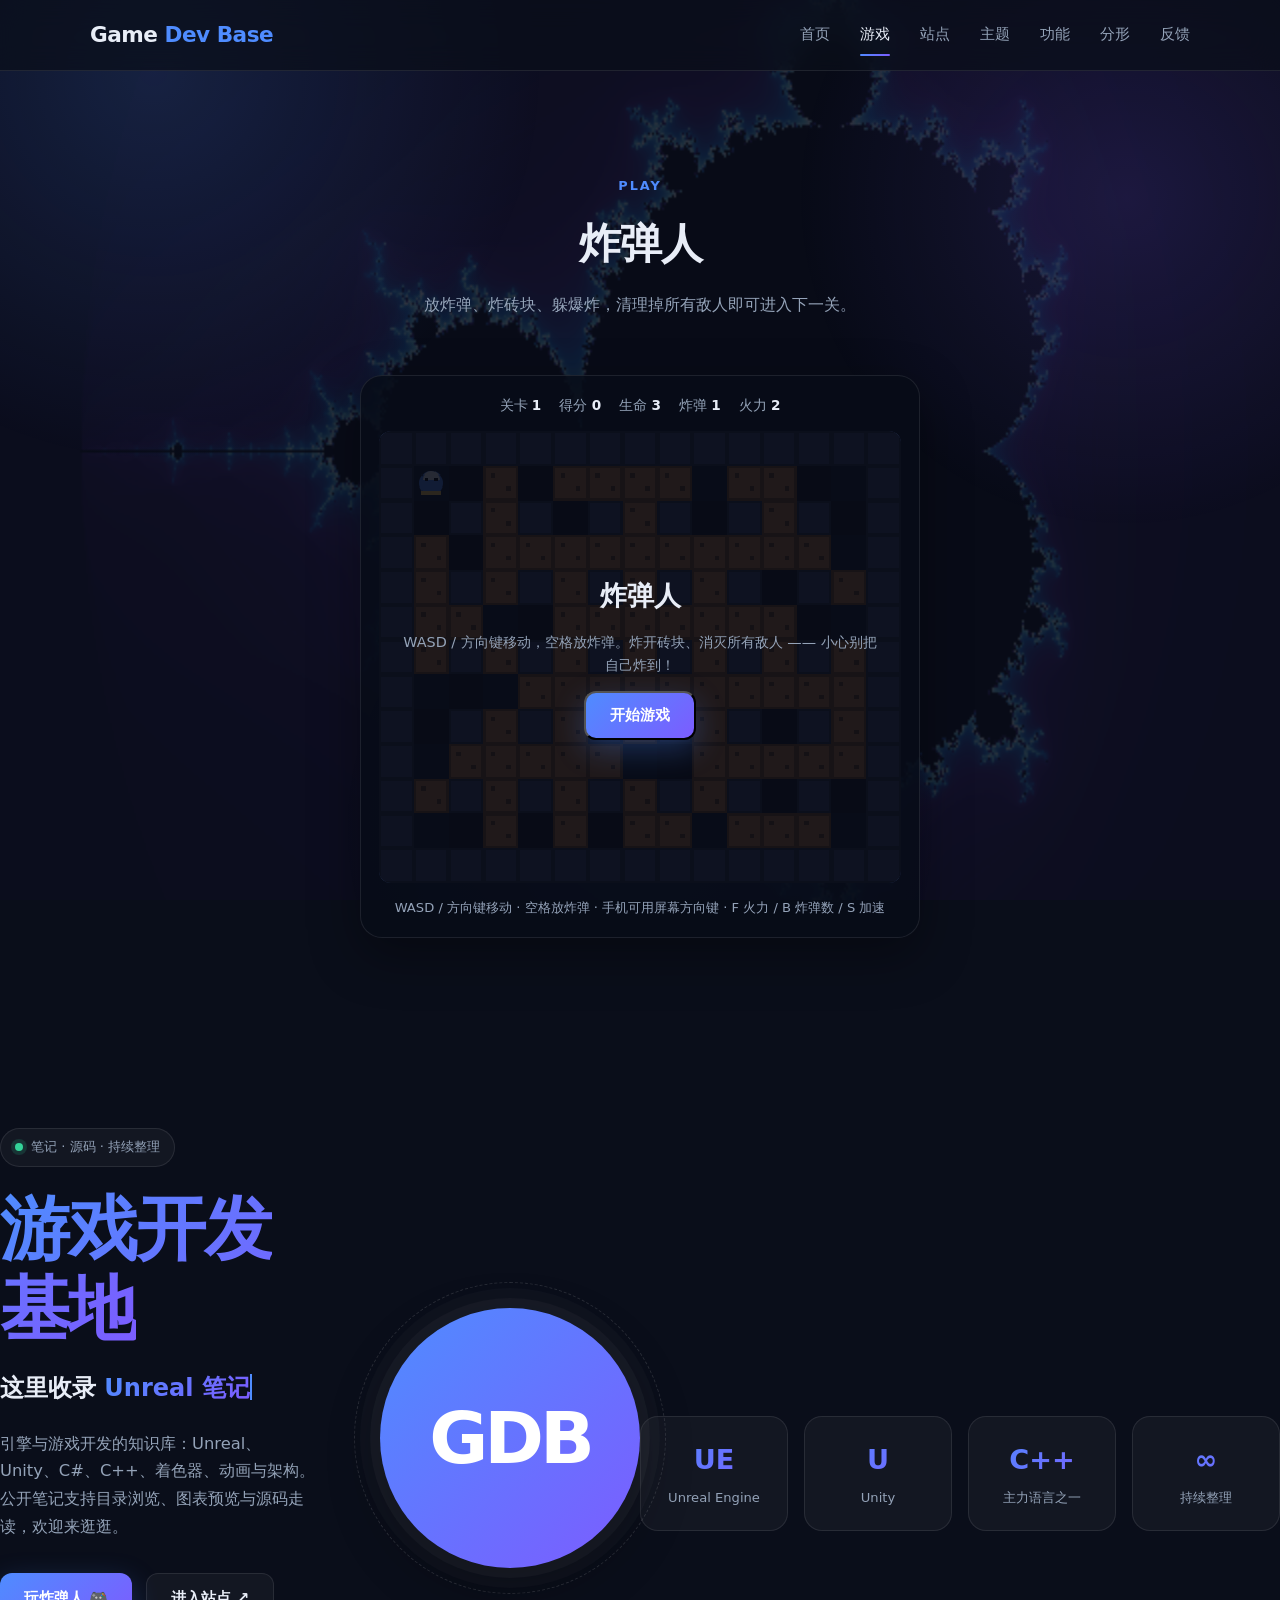
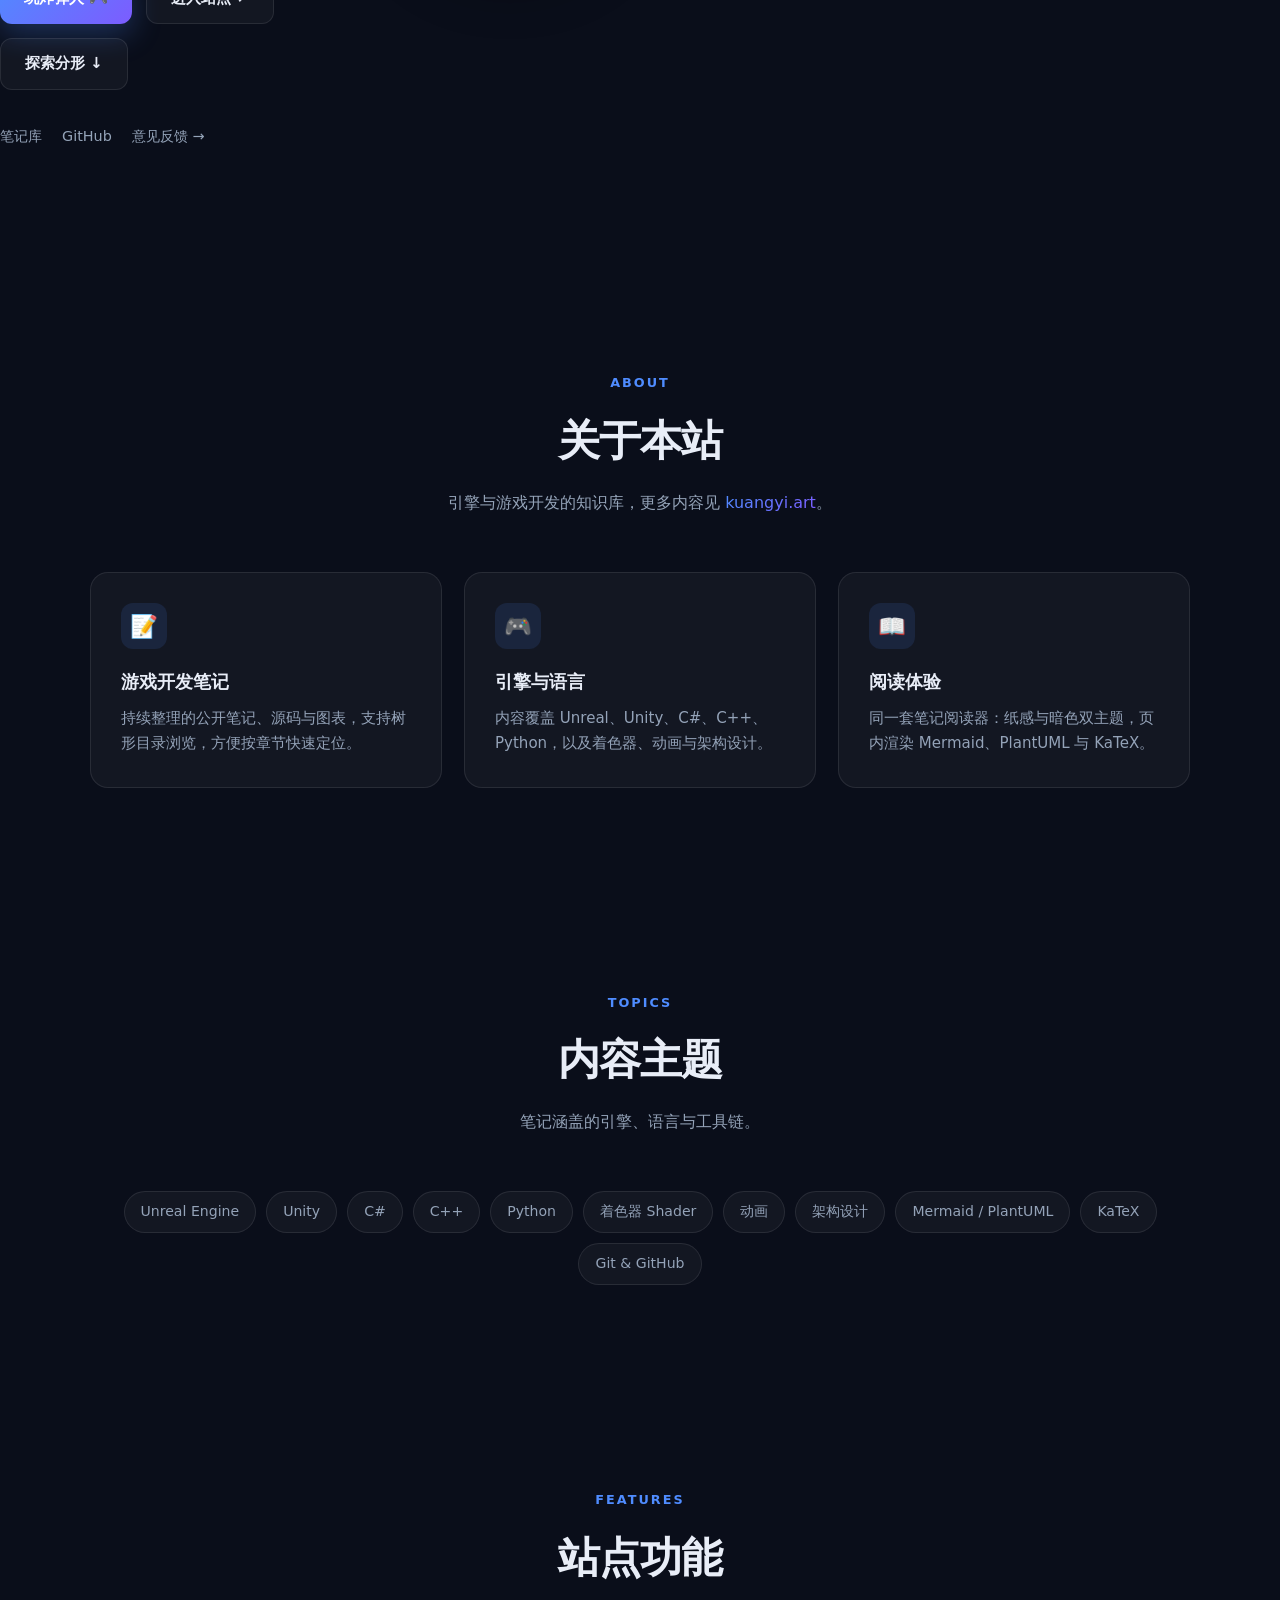
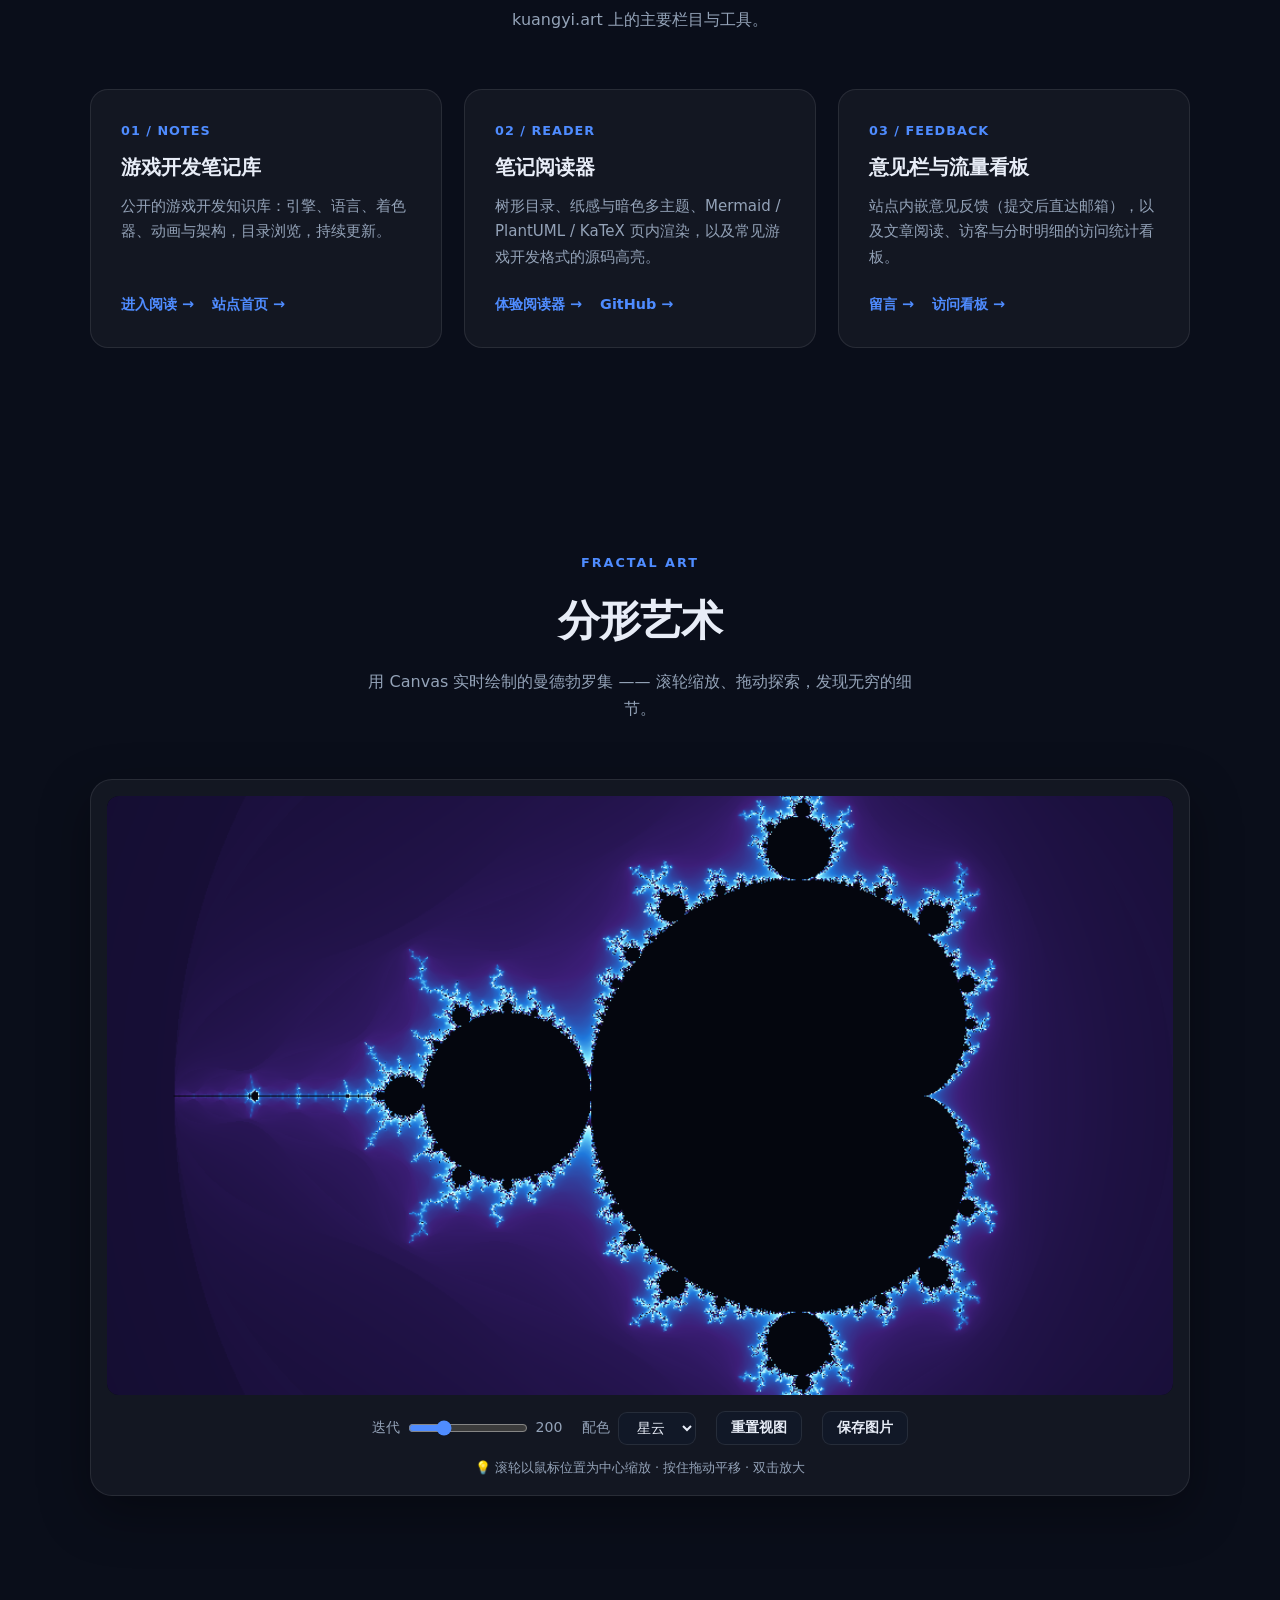
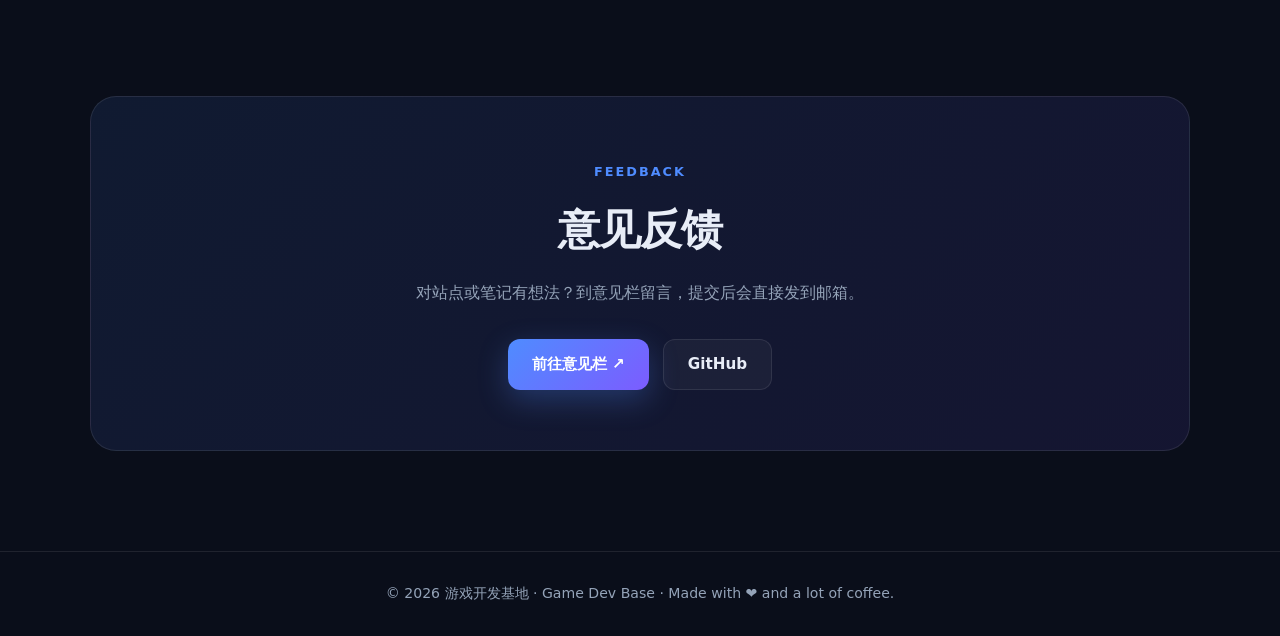
==== index.html @ fb5b4c71 "Add playable Bomberman game to homepage" ====
<!DOCTYPE html>
<html lang="zh-CN">
<head>
  <meta charset="UTF-8" />
  <meta name="viewport" content="width=device-width, initial-scale=1.0" />
  <title>游戏开发基地 · Game Dev Base</title>
  <meta name="description" content="引擎与游戏开发的知识库：笔记、源码与持续整理。内容涵盖 Unreal、Unity、C#、C++、Python、着色器、动画与架构。" />
  <meta name="theme-color" content="#0a0e1a" />
  <meta property="og:title" content="游戏开发基地 · Game Dev Base" />
  <meta property="og:description" content="笔记 · 源码 · 持续整理。访问 kuangyi.art 阅读游戏开发知识库。" />
  <meta property="og:url" content="https://kuangyi.art/" />
  <meta property="og:type" content="website" />

  <!-- 内联 SVG 图标作为 favicon，无需额外文件 -->
  <link rel="icon" href="data:image/svg+xml,%3Csvg xmlns='http://www.w3.org/2000/svg' viewBox='0 0 64 64'%3E%3Cdefs%3E%3ClinearGradient id='g' x1='0' y1='0' x2='1' y2='1'%3E%3Cstop stop-color='%234f8cff'/%3E%3Cstop offset='1' stop-color='%237c5cff'/%3E%3C/linearGradient%3E%3C/defs%3E%3Crect width='64' height='64' rx='16' fill='url(%23g)'/%3E%3Ctext x='32' y='44' font-family='Arial,sans-serif' font-size='34' font-weight='700' text-anchor='middle' fill='white'%3EK%3C/text%3E%3C/svg%3E" />

  <style>
    /* ============ 主题变量（改这里即可全局换色） ============ */
    :root {
      --bg: #0a0e1a;
      --bg-soft: #111827;
      --surface: rgba(255, 255, 255, 0.04);
      --surface-hover: rgba(255, 255, 255, 0.07);
      --border: rgba(255, 255, 255, 0.09);
      --text: #e8edf7;
      --muted: #94a3b8;
      --accent: #4f8cff;
      --accent-2: #7c5cff;
      --gradient: linear-gradient(135deg, #4f8cff, #7c5cff);
      --radius: 18px;
      --maxw: 1100px;
      --shadow: 0 18px 50px rgba(0, 0, 0, 0.35);
    }

    * { box-sizing: border-box; margin: 0; padding: 0; }
    html { scroll-behavior: smooth; scroll-padding-top: 90px; }
    body {
      font-family: -apple-system, BlinkMacSystemFont, "Segoe UI", "PingFang SC",
        "Hiragino Sans GB", "Microsoft YaHei", system-ui, sans-serif;
      background: var(--bg);
      color: var(--text);
      line-height: 1.7;
      -webkit-font-smoothing: antialiased;
      overflow-x: hidden;
    }
    /* 背景光晕 */
    body::before {
      content: "";
      position: fixed;
      inset: 0;
      z-index: -1;
      background:
        radial-gradient(650px circle at 12% 8%, rgba(79, 140, 255, 0.16), transparent 60%),
        radial-gradient(550px circle at 88% 22%, rgba(124, 92, 255, 0.14), transparent 60%),
        radial-gradient(500px circle at 50% 92%, rgba(79, 140, 255, 0.08), transparent 60%);
      pointer-events: none;
    }
    /* 分形底板：全屏固定在最下层，上面盖暗色遮罩保证文字可读 */
    #bgFractal {
      position: fixed; inset: 0; width: 100%; height: 100%;
      z-index: -3; opacity: 0.5; pointer-events: none;
    }
    body::after {
      content: ""; position: fixed; inset: 0; z-index: -2;
      background: rgba(10, 14, 26, 0.62); pointer-events: none;
    }
    a { color: inherit; text-decoration: none; }
    img { max-width: 100%; display: block; }
    .wrap { width: min(100% - 40px, var(--maxw)); margin-inline: auto; }
    .gradient-text {
      background: var(--gradient);
      -webkit-background-clip: text;
      background-clip: text;
      color: transparent;
    }
    :focus-visible { outline: 2px solid var(--accent); outline-offset: 3px; border-radius: 6px; }

    /* ============ 顶部滚动进度条 ============ */
    #progress {
      position: fixed; top: 0; left: 0; height: 3px; width: 0;
      background: var(--gradient); z-index: 200;
    }

    /* ============ 导航栏 ============ */
    header {
      position: sticky; top: 0; z-index: 100;
      backdrop-filter: blur(14px);
      background: rgba(10, 14, 26, 0.72);
      border-bottom: 1px solid var(--border);
    }
    nav {
      display: flex; align-items: center; justify-content: space-between;
      height: 70px;
    }
    .brand { font-weight: 800; font-size: 1.35rem; letter-spacing: -0.5px; }
    .brand span { color: var(--accent); }
    .nav-links { display: flex; gap: 30px; align-items: center; }
    .nav-links a {
      color: var(--muted); font-size: 0.94rem; font-weight: 500;
      transition: color 0.2s; position: relative;
    }
    .nav-links a:hover, .nav-links a.active { color: var(--text); }
    .nav-links a.active::after {
      content: ""; position: absolute; left: 0; right: 0; bottom: -8px;
      height: 2px; background: var(--gradient); border-radius: 2px;
    }
    .menu-btn {
      display: none; background: none; border: 0; color: var(--text);
      font-size: 1.5rem; cursor: pointer; line-height: 1;
    }

    /* ============ 通用区块 ============ */
    section { padding: 100px 0; }
    .section-head { text-align: center; margin-bottom: 56px; }
    .eyebrow {
      display: inline-block; font-size: 0.8rem; font-weight: 700;
      letter-spacing: 2px; text-transform: uppercase;
      color: var(--accent); margin-bottom: 12px;
    }
    h2 { font-size: clamp(1.8rem, 4vw, 2.6rem); letter-spacing: -1px; }
    .section-sub { color: var(--muted); margin-top: 12px; max-width: 560px; margin-inline: auto; }

    /* ============ 炸弹人 ============ */
    .game-shell {
      max-width: 560px; margin-inline: auto; padding: 18px;
      border: 1px solid var(--border); border-radius: 22px;
      background: rgba(8, 12, 24, 0.86); box-shadow: var(--shadow);
    }
    .game-hud {
      display: flex; flex-wrap: wrap; justify-content: center; gap: 8px 18px;
      margin-bottom: 14px; font-size: 0.85rem; color: var(--muted);
    }
    .game-hud b { color: var(--text); }
    .game-stage { position: relative; line-height: 0; }
    #gameCanvas {
      width: 100%; height: auto; display: block; border-radius: 12px;
      background: #0b1020; touch-action: none; image-rendering: pixelated;
    }
    .game-overlay {
      position: absolute; inset: 0; display: none; flex-direction: column;
      align-items: center; justify-content: center; gap: 14px; padding: 24px;
      background: rgba(6, 9, 18, 0.85); border-radius: 12px;
      line-height: 1.6; text-align: center;
    }
    .game-overlay.show { display: flex; }
    .game-overlay strong { font-size: 1.7rem; }
    .game-overlay span { color: var(--muted); font-size: 0.9rem; }
    .game-touch {
      display: none; justify-content: space-between; align-items: center;
      margin-top: 16px; gap: 12px;
    }
    .dpad { display: grid; grid-template-columns: repeat(3, 46px); gap: 4px; justify-content: center; }
    .dpad button, .bomb-btn {
      height: 44px; border: 1px solid var(--border); border-radius: 10px;
      background: var(--surface); color: var(--text); font-size: 1.05rem;
      touch-action: none; user-select: none; cursor: pointer;
    }
    .dpad button:active, .bomb-btn:active { background: var(--surface-hover); border-color: var(--accent); }
    .dpad button:nth-child(1) { grid-column: 2; }
    .dpad-row { grid-column: 1 / -1; display: flex; gap: 4px; justify-content: center; }
    .bomb-btn { padding: 0 18px; font-size: 0.9rem; }
    .game-help { text-align: center; color: var(--muted); font-size: 0.82rem; margin-top: 14px; }
    @media (pointer: coarse), (max-width: 640px) { .game-touch { display: flex; } }

    /* ============ 首屏 ============ */
    .hero {
      min-height: calc(100vh - 70px);
      display: flex; align-items: center;
      padding: 60px 0 90px;
    }
    .hero-grid {
      display: grid; grid-template-columns: 1.25fr 0.75fr;
      gap: 60px; align-items: center;
    }
    .badge {
      display: inline-flex; align-items: center; gap: 8px;
      padding: 7px 14px; border: 1px solid var(--border);
      background: var(--surface); border-radius: 999px;
      font-size: 0.82rem; color: var(--muted); margin-bottom: 22px;
    }
    .dot {
      width: 8px; height: 8px; border-radius: 50%; background: #34d399;
      box-shadow: 0 0 0 4px rgba(52, 211, 153, 0.15);
    }
    h1 {
      font-size: clamp(2.6rem, 6vw, 4.4rem);
      line-height: 1.15; letter-spacing: -2px; margin-bottom: 18px;
    }
    .typed-line {
      font-size: clamp(1.1rem, 2.5vw, 1.5rem);
      font-weight: 600; min-height: 1.8em; margin-bottom: 18px;
    }
    .typed-line .cursor {
      display: inline-block; width: 2px; height: 1.1em;
      background: var(--accent); vertical-align: -0.15em;
      animation: blink 0.8s steps(1) infinite;
    }
    @keyframes blink { 50% { opacity: 0; } }
    .hero-desc { color: var(--muted); max-width: 540px; font-size: 1.02rem; }
    .hero-buttons { display: flex; flex-wrap: wrap; gap: 14px; margin-top: 32px; }
    .btn {
      display: inline-flex; align-items: center; justify-content: center; gap: 8px;
      padding: 12px 24px; border-radius: 12px; font-weight: 600; font-size: 0.95rem;
      transition: transform 0.2s, box-shadow 0.2s, background 0.2s;
    }
    .btn:hover { transform: translateY(-2px); }
    .btn-primary { background: var(--gradient); color: #fff; box-shadow: 0 10px 30px rgba(79, 140, 255, 0.28); }
    .btn-primary:hover { box-shadow: 0 14px 36px rgba(79, 140, 255, 0.4); }
    .btn-ghost { border: 1px solid var(--border); background: var(--surface); }
    .btn-ghost:hover { background: var(--surface-hover); }
    .socials { display: flex; gap: 20px; margin-top: 34px; }
    .socials a {
      color: var(--muted); font-size: 0.9rem;
      transition: color 0.2s, transform 0.2s;
    }
    .socials a:hover { color: var(--accent); transform: translateY(-2px); }

    /* 右侧头像卡片 */
    .avatar-card {
      position: relative; justify-self: center; width: 260px; height: 260px;
      border-radius: 50%; display: grid; place-items: center;
      background: var(--gradient);
      box-shadow: 0 0 0 10px rgba(255,255,255,0.03), 0 0 0 20px rgba(255,255,255,0.02), var(--shadow);
    }
    .avatar-card::after {
      content: ""; position: absolute; inset: -26px; border-radius: 50%;
      border: 1px dashed rgba(255,255,255,0.12);
      animation: spin 26s linear infinite;
    }
    @keyframes spin { to { transform: rotate(360deg); } }
    .avatar-card span {
      font-size: 4.5rem; font-weight: 800; color: #fff; letter-spacing: -4px;
    }
    .stats {
      display: grid; grid-template-columns: repeat(4, 1fr);
      gap: 16px; margin-top: 70px; text-align: center;
    }
    .stat { padding: 20px 10px; border: 1px solid var(--border); border-radius: var(--radius); background: var(--surface); }
    .stat strong { display: block; font-size: 1.7rem; background: var(--gradient); -webkit-background-clip: text; background-clip: text; color: transparent; }
    .stat small { color: var(--muted); font-size: 0.82rem; }

    /* ============ 卡片网格（关于 / 技能） ============ */
    .grid-3 { display: grid; grid-template-columns: repeat(3, 1fr); gap: 22px; }
    .grid-2 { display: grid; grid-template-columns: repeat(2, 1fr); gap: 22px; }
    .card {
      padding: 30px; border: 1px solid var(--border); border-radius: var(--radius);
      background: var(--surface); transition: transform 0.25s, border-color 0.25s, background 0.25s;
    }
    .card:hover { transform: translateY(-6px); border-color: rgba(79,140,255,0.4); background: var(--surface-hover); }
    .card-icon {
      width: 46px; height: 46px; border-radius: 12px; display: grid; place-items: center;
      background: rgba(79, 140, 255, 0.12); font-size: 1.4rem; margin-bottom: 18px;
    }
    .card h3 { font-size: 1.12rem; margin-bottom: 8px; }
    .card p { color: var(--muted); font-size: 0.94rem; }
    .tags { display: flex; flex-wrap: wrap; gap: 10px; margin-top: 24px; justify-content: center; }
    .tag {
      padding: 8px 16px; border: 1px solid var(--border); border-radius: 999px;
      background: var(--surface); font-size: 0.88rem; color: var(--muted);
      transition: color 0.2s, border-color 0.2s;
    }
    .tag:hover { color: var(--text); border-color: var(--accent); }

    /* ============ 项目 ============ */
    .project-card { display: flex; flex-direction: column; min-height: 100%; }
    .project-card .num { font-size: 0.8rem; color: var(--accent); font-weight: 700; letter-spacing: 1px; }
    .project-card h3 { font-size: 1.25rem; margin: 8px 0 10px; }
    .project-card p { color: var(--muted); font-size: 0.94rem; flex: 1; }
    .project-links { display: flex; gap: 18px; margin-top: 22px; font-size: 0.9rem; }
    .project-links a { color: var(--accent); font-weight: 600; }
    .project-links a:hover { text-decoration: underline; }

    /* ============ 分形画布 ============ */
    .fractal-box {
      border: 1px solid var(--border); border-radius: 22px; padding: 16px;
      background: var(--surface); box-shadow: var(--shadow);
    }
    #fractalCanvas {
      width: 100%; aspect-ratio: 16 / 9; display: block;
      border-radius: 12px; cursor: grab; background: #05070f;
      touch-action: none;
    }
    #fractalCanvas:active { cursor: grabbing; }
    .fractal-controls {
      display: flex; flex-wrap: wrap; align-items: center; justify-content: center;
      gap: 14px 20px; margin-top: 16px; color: var(--muted); font-size: 0.88rem;
    }
    .fractal-controls label { display: inline-flex; align-items: center; gap: 8px; }
    .fractal-controls input[type="range"] { width: 120px; accent-color: var(--accent); }
    .fractal-controls select, .fractal-controls .btn {
      padding: 7px 14px; font-size: 0.85rem; border-radius: 9px;
      border: 1px solid var(--border); background: var(--bg-soft); color: var(--text);
      cursor: pointer;
    }
    .fractal-controls .btn:hover { border-color: var(--accent); }
    .fractal-tip { text-align: center; color: var(--muted); font-size: 0.8rem; margin-top: 12px; }

    /* ============ 反馈 ============ */
    .contact-box {
      text-align: center; padding: 60px 30px; border-radius: 26px;
      border: 1px solid var(--border);
      background: linear-gradient(135deg, rgba(79,140,255,0.1), rgba(124,92,255,0.1));
    }
    .contact-box h2 { margin-bottom: 14px; }
    .contact-box p { color: var(--muted); margin-bottom: 28px; }

    /* ============ 页脚 ============ */
    footer {
      border-top: 1px solid var(--border); padding: 30px 0;
      text-align: center; color: var(--muted); font-size: 0.88rem;
    }

    /* 回到顶部 */
    #toTop {
      position: fixed; right: 24px; bottom: 24px; z-index: 90;
      width: 44px; height: 44px; border-radius: 50%; border: 1px solid var(--border);
      background: var(--bg-soft); color: var(--text); font-size: 1.2rem; cursor: pointer;
      opacity: 0; pointer-events: none; transition: opacity 0.3s, transform 0.3s;
    }
    #toTop.show { opacity: 1; pointer-events: auto; }
    #toTop:hover { transform: translateY(-4px); border-color: var(--accent); }

    /* 滚动显现动画 */
    .reveal { opacity: 0; transform: translateY(28px); transition: opacity 0.7s ease, transform 0.7s ease; }
    .reveal.visible { opacity: 1; transform: none; }

    /* ============ 响应式 ============ */
    @media (max-width: 900px) {
      .hero-grid { grid-template-columns: 1fr; text-align: center; justify-items: center; }
      .hero-desc { margin-inline: auto; }
      .hero-buttons, .socials { justify-content: center; }
      .grid-3 { grid-template-columns: repeat(2, 1fr); }
      .avatar-card { width: 210px; height: 210px; }
    }
    @media (max-width: 640px) {
      section { padding: 72px 0; }
      .menu-btn { display: block; }
      .nav-links {
        position: absolute; top: 70px; left: 0; right: 0;
        flex-direction: column; gap: 0; padding: 10px 20px 20px;
        background: rgba(10, 14, 26, 0.97); border-bottom: 1px solid var(--border);
        display: none;
      }
      .nav-links.open { display: flex; }
      .nav-links a { width: 100%; padding: 12px 0; }
      .nav-links a.active::after { display: none; }
      .grid-3, .grid-2 { grid-template-columns: 1fr; }
      .stats { grid-template-columns: repeat(2, 1fr); }
      .stat:nth-child(n+3) { margin-top: 0; }
    }
    @media (prefers-reduced-motion: reduce) {
      html { scroll-behavior: auto; }
      *, *::before, *::after { animation-duration: 0.01ms !important; transition-duration: 0.01ms !important; }
      .reveal { opacity: 1; transform: none; }
    }
  </style>
</head>
<body>
  <canvas id="bgFractal" aria-hidden="true"></canvas>
  <div id="progress" aria-hidden="true"></div>

  <!-- 导航 -->
  <header>
    <div class="wrap">
      <nav aria-label="主导航">
        <a href="#top" class="brand">Game<span> Dev Base</span></a>
        <button class="menu-btn" id="menuBtn" aria-label="展开菜单" aria-expanded="false">☰</button>
        <div class="nav-links" id="navLinks">
          <a href="#top">首页</a>
          <a href="#game">游戏</a>
          <a href="#about">站点</a>
          <a href="#skills">主题</a>
          <a href="#projects">功能</a>
          <a href="#fractal">分形</a>
          <a href="#contact">反馈</a>
        </div>
      </nav>
    </div>
  </header>

  <main id="top">
    <!-- 炸弹人 -->
    <section id="game">
      <div class="wrap">
        <div class="section-head reveal">
          <span class="eyebrow">Play</span>
          <h2>炸弹人</h2>
          <p class="section-sub">放炸弹、炸砖块、躲爆炸，清理掉所有敌人即可进入下一关。</p>
        </div>
        <div class="game-shell reveal">
          <div class="game-hud">
            <span>关卡 <b id="gLevel">1</b></span>
            <span>得分 <b id="gScore">0</b></span>
            <span>生命 <b id="gLives">3</b></span>
            <span>炸弹 <b id="gBomb">1</b></span>
            <span>火力 <b id="gFire">2</b></span>
          </div>
          <div class="game-stage">
            <canvas id="gameCanvas" width="480" height="416" tabindex="0" aria-label="炸弹人游戏画面"></canvas>
            <div class="game-overlay show" id="gameOverlay">
              <strong id="overlayTitle">炸弹人</strong>
              <span id="overlayText">WASD / 方向键移动，空格放炸弹。炸开砖块、消灭所有敌人 —— 小心别把自己炸到！</span>
              <button class="btn btn-primary" id="overlayBtn">开始游戏</button>
            </div>
          </div>
          <div class="game-touch">
            <div class="dpad">
              <button type="button" data-dir="up" aria-label="上">▲</button>
              <div class="dpad-row">
                <button type="button" data-dir="left" aria-label="左">◀</button>
                <button type="button" data-dir="down" aria-label="下">▼</button>
                <button type="button" data-dir="right" aria-label="右">▶</button>
              </div>
            </div>
            <button type="button" class="bomb-btn" id="touchBomb">💣 放炸弹</button>
          </div>
          <p class="game-help">WASD / 方向键移动 · 空格放炸弹 · 手机可用屏幕方向键 · F 火力 / B 炸弹数 / S 加速</p>
        </div>
      </div>
    </section>

    <!-- 首屏 -->
    <section class="hero">
      <div class="wrap hero-grid">
        <div class="hero-copy">
          <div class="badge"><span class="dot"></span> 笔记 · 源码 · 持续整理</div>
          <h1><span class="gradient-text">游戏开发基地</span></h1>
          <div class="typed-line">
            这里收录 <span id="typed" class="gradient-text"></span><span class="cursor"></span>
          </div>
          <p class="hero-desc">
            引擎与游戏开发的知识库：Unreal、Unity、C#、C++、着色器、动画与架构。公开笔记支持目录浏览、图表预览与源码走读，欢迎来逛逛。
          </p>
          <div class="hero-buttons">
            <a class="btn btn-primary" href="#game">玩炸弹人 🎮</a>
            <a class="btn btn-ghost" href="https://kuangyi.art/" target="_blank" rel="noopener">进入站点 ↗</a>
            <a class="btn btn-ghost" href="#fractal">探索分形 ↓</a>
          </div>
          <div class="socials">
            <a href="https://kuangyi.art/notes/#/" target="_blank" rel="noopener">笔记库</a>
            <a href="https://github.com/coldestheaven" target="_blank" rel="noopener">GitHub</a>
            <a href="#contact">意见反馈 →</a>
          </div>
        </div>
        <div class="avatar-card" aria-hidden="true"><span>GDB</span></div>
      </div>
      <div class="wrap">
        <div class="stats">
          <div class="stat"><strong>UE</strong><small>Unreal Engine</small></div>
          <div class="stat"><strong>U</strong><small>Unity</small></div>
          <div class="stat"><strong>C++</strong><small>主力语言之一</small></div>
          <div class="stat"><strong>∞</strong><small>持续整理</small></div>
        </div>
      </div>
    </section>

    <!-- 关于 -->
    <section id="about">
      <div class="wrap">
        <div class="section-head reveal">
          <span class="eyebrow">About</span>
          <h2>关于本站</h2>
          <p class="section-sub">引擎与游戏开发的知识库，更多内容见 <a class="gradient-text" href="https://kuangyi.art/" target="_blank" rel="noopener">kuangyi.art</a>。</p>
        </div>
        <div class="grid-3">
          <article class="card reveal">
            <div class="card-icon">📝</div>
            <h3>游戏开发笔记</h3>
            <p>持续整理的公开笔记、源码与图表，支持树形目录浏览，方便按章节快速定位。</p>
          </article>
          <article class="card reveal">
            <div class="card-icon">🎮</div>
            <h3>引擎与语言</h3>
            <p>内容覆盖 Unreal、Unity、C#、C++、Python，以及着色器、动画与架构设计。</p>
          </article>
          <article class="card reveal">
            <div class="card-icon">📖</div>
            <h3>阅读体验</h3>
            <p>同一套笔记阅读器：纸感与暗色双主题，页内渲染 Mermaid、PlantUML 与 KaTeX。</p>
          </article>
        </div>
      </div>
    </section>

    <!-- 技能 -->
    <section id="skills">
      <div class="wrap">
        <div class="section-head reveal">
          <span class="eyebrow">Topics</span>
          <h2>内容主题</h2>
          <p class="section-sub">笔记涵盖的引擎、语言与工具链。</p>
        </div>
        <div class="tags reveal">
          <span class="tag">Unreal Engine</span>
          <span class="tag">Unity</span>
          <span class="tag">C#</span>
          <span class="tag">C++</span>
          <span class="tag">Python</span>
          <span class="tag">着色器 Shader</span>
          <span class="tag">动画</span>
          <span class="tag">架构设计</span>
          <span class="tag">Mermaid / PlantUML</span>
          <span class="tag">KaTeX</span>
          <span class="tag">Git & GitHub</span>
        </div>
      </div>
    </section>

    <!-- 项目 -->
    <section id="projects">
      <div class="wrap">
        <div class="section-head reveal">
          <span class="eyebrow">Features</span>
          <h2>站点功能</h2>
          <p class="section-sub">kuangyi.art 上的主要栏目与工具。</p>
        </div>
        <div class="grid-3">
          <article class="card project-card reveal">
            <span class="num">01 / NOTES</span>
            <h3>游戏开发笔记库</h3>
            <p>公开的游戏开发知识库：引擎、语言、着色器、动画与架构，目录浏览，持续更新。</p>
            <div class="project-links">
              <a href="https://kuangyi.art/notes/#/" target="_blank" rel="noopener">进入阅读 →</a>
              <a href="https://kuangyi.art/" target="_blank" rel="noopener">站点首页 →</a>
            </div>
          </article>
          <article class="card project-card reveal">
            <span class="num">02 / READER</span>
            <h3>笔记阅读器</h3>
            <p>树形目录、纸感与暗色多主题、Mermaid / PlantUML / KaTeX 页内渲染，以及常见游戏开发格式的源码高亮。</p>
            <div class="project-links">
              <a href="https://kuangyi.art/notes/#/" target="_blank" rel="noopener">体验阅读器 →</a>
              <a href="https://github.com/coldestheaven" target="_blank" rel="noopener">GitHub →</a>
            </div>
          </article>
          <article class="card project-card reveal">
            <span class="num">03 / FEEDBACK</span>
            <h3>意见栏与流量看板</h3>
            <p>站点内嵌意见反馈（提交后直达邮箱），以及文章阅读、访客与分时明细的访问统计看板。</p>
            <div class="project-links">
              <a href="https://kuangyi.art/" target="_blank" rel="noopener">留言 →</a>
              <a href="https://kuangyi.art/stats/" target="_blank" rel="noopener">访问看板 →</a>
            </div>
          </article>
        </div>
      </div>
    </section>

    <!-- 分形 -->
    <section id="fractal">
      <div class="wrap">
        <div class="section-head reveal">
          <span class="eyebrow">Fractal Art</span>
          <h2>分形艺术</h2>
          <p class="section-sub">用 Canvas 实时绘制的曼德勃罗集 —— 滚轮缩放、拖动探索，发现无穷的细节。</p>
        </div>
        <div class="fractal-box reveal">
          <canvas id="fractalCanvas" width="960" height="540" aria-label="曼德勃罗集分形图案"></canvas>
          <div class="fractal-controls">
            <label>迭代 <input type="range" id="iterSlider" min="50" max="600" step="25" value="200" /><span id="iterValue">200</span></label>
            <label>配色
              <select id="paletteSelect">
                <option value="nebula">星云</option>
                <option value="fire">火焰</option>
                <option value="ocean">海洋</option>
                <option value="mono">黑白</option>
              </select>
            </label>
            <button class="btn" id="fractalReset">重置视图</button>
            <button class="btn" id="fractalSave">保存图片</button>
          </div>
          <p class="fractal-tip">💡 滚轮以鼠标位置为中心缩放 · 按住拖动平移 · 双击放大</p>
        </div>
      </div>
    </section>

    <!-- 联系 -->
    <section id="contact">
      <div class="wrap">
        <div class="contact-box reveal">
          <span class="eyebrow">Feedback</span>
          <h2>意见反馈</h2>
          <p>对站点或笔记有想法？到意见栏留言，提交后会直接发到邮箱。</p>
          <div class="hero-buttons" style="justify-content:center">
            <a class="btn btn-primary" href="https://kuangyi.art/" target="_blank" rel="noopener">前往意见栏 ↗</a>
            <a class="btn btn-ghost" href="https://github.com/coldestheaven" target="_blank" rel="noopener">GitHub</a>
          </div>
        </div>
      </div>
    </section>
  </main>

  <footer>
    <div class="wrap">
      © <span id="year"></span> 游戏开发基地 · Game Dev Base · Made with ❤️ and a lot of coffee.
    </div>
  </footer>

  <button id="toTop" aria-label="回到顶部">↑</button>

  <script>
    // 当前年份
    document.getElementById('year').textContent = new Date().getFullYear();

    // 打字机效果
    const words = ['Unreal 笔记', 'Unity 笔记', '着色器与渲染', '架构与动画'];
    const typed = document.getElementById('typed');
    let wi = 0, ci = 0, deleting = false;
    function tick() {
      const word = words[wi];
      ci += deleting ? -1 : 1;
      typed.textContent = word.slice(0, ci);
      let delay = deleting ? 70 : 130;
      if (!deleting && ci === word.length) { deleting = true; delay = 1800; }
      else if (deleting && ci === 0) { deleting = false; wi = (wi + 1) % words.length; delay = 400; }
      setTimeout(tick, delay);
    }
    if (!window.matchMedia('(prefers-reduced-motion: reduce)').matches) tick();
    else typed.textContent = words[0];

    // 移动端菜单
    const menuBtn = document.getElementById('menuBtn');
    const navLinks = document.getElementById('navLinks');
    menuBtn.addEventListener('click', () => {
      const open = navLinks.classList.toggle('open');
      menuBtn.setAttribute('aria-expanded', String(open));
      menuBtn.textContent = open ? '✕' : '☰';
    });
    navLinks.querySelectorAll('a').forEach(a => a.addEventListener('click', () => {
      navLinks.classList.remove('open');
      menuBtn.setAttribute('aria-expanded', 'false');
      menuBtn.textContent = '☰';
    }));

    // 滚动进度条 + 回到顶部
    const progress = document.getElementById('progress');
    const toTop = document.getElementById('toTop');
    function onScroll() {
      const h = document.documentElement.scrollHeight - window.innerHeight;
      progress.style.width = (h > 0 ? (window.scrollY / h) * 100 : 0) + '%';
      toTop.classList.toggle('show', window.scrollY > 500);
    }
    window.addEventListener('scroll', onScroll, { passive: true });
    onScroll();
    toTop.addEventListener('click', () => window.scrollTo({ top: 0, behavior: 'smooth' }));

    // 滚动显现 + 导航高亮
    const sections = document.querySelectorAll('section[id]');
    const navAnchors = document.querySelectorAll('.nav-links a');
    if ('IntersectionObserver' in window) {
      const revealObs = new IntersectionObserver((entries) => {
        entries.forEach(e => {
          if (e.isIntersecting) { e.target.classList.add('visible'); revealObs.unobserve(e.target); }
        });
      }, { threshold: 0.12 });
      document.querySelectorAll('.reveal').forEach(el => revealObs.observe(el));

      const navObs = new IntersectionObserver((entries) => {
        entries.forEach(e => {
          if (e.isIntersecting) {
            navAnchors.forEach(a => a.classList.toggle('active', a.getAttribute('href') === '#' + e.target.id));
          }
        });
      }, { rootMargin: '-40% 0px -55% 0px' });
      sections.forEach(s => navObs.observe(s));
    } else {
      document.querySelectorAll('.reveal').forEach(el => el.classList.add('visible'));
    }
    // ============ 曼德勃罗分形（纯 Canvas / JS，无依赖） ============
    (function () {
      const canvas = document.getElementById('fractalCanvas');
      if (!canvas) return;
      const ctx = canvas.getContext('2d', { alpha: false });
      const W = canvas.width, H = canvas.height;
      const img = ctx.createImageData(W, H);
      const home = { cx: -0.6, cy: 0, span: 3.2 };
      let view = Object.assign({}, home);
      let maxIter = 200;
      let palette = 'nebula';
      let renderId = 0; // 每次重绘递增，用于取消上一次未完成的渲染

      // 配色断点（线性插值）
      const palettes = {
        nebula: [[8, 8, 28], [60, 30, 120], [30, 120, 220], [120, 230, 255], [255, 255, 255]],
        fire:   [[10, 4, 10], [120, 20, 20], [240, 90, 20], [255, 200, 60], [255, 255, 220]],
        ocean:  [[2, 10, 30], [8, 60, 110], [20, 140, 180], [120, 220, 230], [240, 255, 255]]
      };
      function sample(t, name) {
        const stops = palettes[name || palette];
        const x = Math.min(0.999999, Math.max(0, t)) * (stops.length - 1);
        const k = Math.floor(x), f = x - k;
        const a = stops[k], b = stops[k + 1];
        return [a[0] + (b[0] - a[0]) * f, a[1] + (b[1] - a[1]) * f, a[2] + (b[2] - a[2]) * f];
      }

      function render() {
        const id = ++renderId;
        const spanX = view.span, spanY = spanX * H / W;
        const left = view.cx - spanX / 2, top = view.cy - spanY / 2;
        const dx = spanX / W, dy = spanY / H;
        const data = img.data;
        let y = 0;
        function chunk() {
          if (id !== renderId) return; // 已被新的操作取消
          const rowStart = y, rowEnd = Math.min(y + 24, H);
          for (; y < rowEnd; y++) {
            const ci = top + y * dy;
            for (let x = 0; x < W; x++) {
              const cr = left + x * dx;
              let zr = 0, zi = 0, i = 0;
              while (i < maxIter && zr * zr + zi * zi <= 4) {
                const tmp = zr * zr - zi * zi + cr;
                zi = 2 * zr * zi + ci;
                zr = tmp;
                i++;
              }
              let r, g, b;
              if (i >= maxIter) { r = 4; g = 6; b = 14; } // 集合内部：近黑
              else {
                // 平滑着色，消除色带
                const logZn = Math.log(zr * zr + zi * zi) / 2;
                const nu = Math.max(0, i + 1 - Math.log(Math.max(logZn, 1e-6)) / Math.LN2);
                const t = palette === 'mono' ? Math.sqrt(i / maxIter) : (nu * 0.028) % 1;
                const rgb = palette === 'mono' ? [t * 255, t * 255, t * 255] : sample(t);
                r = rgb[0]; g = rgb[1]; b = rgb[2];
              }
              const p = (y * W + x) * 4;
              data[p] = r; data[p + 1] = g; data[p + 2] = b; data[p + 3] = 255;
            }
          }
          ctx.putImageData(img, 0, 0, 0, rowStart, W, rowEnd - rowStart);
          if (y < H) requestAnimationFrame(chunk);
        }
        requestAnimationFrame(chunk);
      }

      // 以画布上的相对坐标 (px, py) 为中心缩放
      function zoomAt(px, py, factor) {
        const spanX = view.span, spanY = spanX * H / W;
        const wx = view.cx + (px - 0.5) * spanX;
        const wy = view.cy + (py - 0.5) * spanY;
        view.span *= factor;
        view.cx = wx - (px - 0.5) * view.span;
        view.cy = wy - (py - 0.5) * (view.span * H / W);
        render();
      }
      function point(e) {
        const rect = canvas.getBoundingClientRect();
        return [(e.clientX - rect.left) / rect.width, (e.clientY - rect.top) / rect.height];
      }

      canvas.addEventListener('wheel', e => {
        e.preventDefault();
        const [px, py] = point(e);
        zoomAt(px, py, e.deltaY < 0 ? 0.8 : 1.25);
      }, { passive: false });
      canvas.addEventListener('dblclick', e => {
        const [px, py] = point(e);
        zoomAt(px, py, 0.5);
      });

      let drag = null;
      canvas.addEventListener('pointerdown', e => {
        drag = { x: e.clientX, y: e.clientY, cx: view.cx, cy: view.cy };
        canvas.setPointerCapture(e.pointerId);
      });
      canvas.addEventListener('pointermove', e => {
        if (!drag) return;
        const rect = canvas.getBoundingClientRect();
        view.cx = drag.cx - (e.clientX - drag.x) / rect.width * view.span;
        view.cy = drag.cy - (e.clientY - drag.y) / rect.height * (view.span * H / W);
        render();
      });
      const endDrag = () => { drag = null; };
      canvas.addEventListener('pointerup', endDrag);
      canvas.addEventListener('pointercancel', endDrag);

      const slider = document.getElementById('iterSlider');
      const iterLabel = document.getElementById('iterValue');
      slider.addEventListener('input', () => {
        maxIter = +slider.value;
        iterLabel.textContent = slider.value;
        render();
      });
      document.getElementById('paletteSelect').addEventListener('change', e => {
        palette = e.target.value;
        render();
      });
      document.getElementById('fractalReset').addEventListener('click', () => {
        view = Object.assign({}, home);
        render();
      });
      document.getElementById('fractalSave').addEventListener('click', () => {
        const a = document.createElement('a');
        a.download = 'mandelbrot.png';
        a.href = canvas.toDataURL('image/png');
        a.click();
      });

      // 滚动到该区块时才首次渲染，避免拖慢首屏
      if ('IntersectionObserver' in window) {
        const obs = new IntersectionObserver((entries) => {
          if (entries.some(e => e.isIntersecting)) { render(); obs.disconnect(); }
        }, { threshold: 0.05 });
        obs.observe(canvas);
      } else render();

      // 全站底板：低分辨率静态分形，固定在所有内容最下层
      const bg = document.getElementById('bgFractal');
      if (bg) {
        const bw = 640, bh = 360;
        bg.width = bw; bg.height = bh;
        const bctx = bg.getContext('2d', { alpha: false });
        const bimg = bctx.createImageData(bw, bh);
        const iter = 90;
        const spanX = home.span, spanY = spanX * bh / bw;
        const left = home.cx - spanX / 2, top = home.cy - spanY / 2;
        const dx = spanX / bw, dy = spanY / bh;
        function drawBg() {
          const data = bimg.data;
          for (let y = 0; y < bh; y++) {
            const ci = top + y * dy;
            for (let x = 0; x < bw; x++) {
              const cr = left + x * dx;
              let zr = 0, zi = 0, i = 0;
              while (i < iter && zr * zr + zi * zi <= 4) {
                const tmp = zr * zr - zi * zi + cr;
                zi = 2 * zr * zi + ci;
                zr = tmp;
                i++;
              }
              let c;
              if (i >= iter) c = [4, 6, 14];
              else {
                const logZn = Math.log(zr * zr + zi * zi) / 2;
                const nu = Math.max(0, i + 1 - Math.log(Math.max(logZn, 1e-6)) / Math.LN2);
                c = sample((nu * 0.028) % 1, 'nebula');
              }
              const p = (y * bw + x) * 4;
              data[p] = c[0] * 0.8; data[p + 1] = c[1] * 0.8; data[p + 2] = c[2] * 0.8; data[p + 3] = 255;
            }
          }
          bctx.putImageData(bimg, 0, 0);
        }
        // 空闲时绘制，不阻塞首屏
        if ('requestIdleCallback' in window) requestIdleCallback(drawBg, { timeout: 2000 });
        else setTimeout(drawBg, 400);
      }
    })();

    // ============ 炸弹人（纯 JS / Canvas，无外部依赖） ============
    (function () {
      const canvas = document.getElementById('gameCanvas');
      if (!canvas) return;
      const ctx = canvas.getContext('2d');
      const COLS = 15, ROWS = 13, T = 32, WALL = 1, BRICK = 2;
      const el = id => document.getElementById(id);
      const hud = { level: el('gLevel'), score: el('gScore'), lives: el('gLives'), bomb: el('gBomb'), fire: el('gFire') };
      const overlay = el('gameOverlay'), overlayTitle = el('overlayTitle'), overlayText = el('overlayText'), overlayBtn = el('overlayBtn');

      let grid, player, enemies, bombs, flames, drops;
      let score = 0, lives = 3, level = 1, maxBombs = 1, fireRange = 2, stepMs = 150;
      let state = 'ready', gameActive = false, invuln = 0, last = 0;
      const keys = new Set();
      let touchDir = null;

      function inBounds(x, y) { return x >= 0 && y >= 0 && x < COLS && y < ROWS; }
      function walkable(x, y) {
        return x > 0 && y > 0 && x < COLS - 1 && y < ROWS - 1 && grid[y][x] === 0 &&
          !bombs.some(b => !b.exploded && b.x === x && b.y === y);
      }
      function makeMaze() {
        grid = Array.from({ length: ROWS }, (_, y) => Array.from({ length: COLS }, (_, x) => {
          if (x === 0 || y === 0 || x === COLS - 1 || y === ROWS - 1) return WALL;
          if (x % 2 === 0 && y % 2 === 0) return WALL;
          return Math.random() < 0.72 ? BRICK : 0;
        }));
        [[1, 1], [2, 1], [1, 2]].forEach(p => { grid[p[1]][p[0]] = 0; });
        [[COLS - 2, 1], [COLS - 2, 2], [COLS - 2, ROWS - 2], [COLS - 2, ROWS - 3], [1, ROWS - 2], [2, ROWS - 2]]
          .forEach(p => { grid[p[1]][p[0]] = 0; });
      }
      function actor(x, y) { return { x, y, tx: x, ty: y, t: 1, moving: false, stepMs: 150, last: null, dead: false }; }
      function spawnEnemies() {
        const spots = [[COLS - 2, 1], [COLS - 2, ROWS - 2], [1, ROWS - 2], [COLS - 2, ROWS - 3], [COLS - 2, 2]];
        enemies = spots.slice(0, Math.min(spots.length, 2 + level)).map(p => actor(p[0], p[1]));
      }
      function updateHud() {
        hud.level.textContent = level; hud.score.textContent = score; hud.lives.textContent = lives;
        hud.bomb.textContent = maxBombs; hud.fire.textContent = fireRange;
      }
      function showOverlay(title, text, btn) {
        overlayTitle.textContent = title; overlayText.textContent = text;
        overlayBtn.textContent = btn; overlay.classList.add('show');
      }
      function resetLevel() {
        bombs = []; flames = []; drops = []; invuln = 0;
        makeMaze(); player = actor(1, 1); spawnEnemies();
        stepMs = Math.max(100, 155 - (level - 1) * 8);
        state = 'playing'; updateHud(); overlay.classList.remove('show');
      }
      function newGame() { score = 0; lives = 3; level = 1; maxBombs = 1; fireRange = 2; resetLevel(); }
      function pos(a) {
        return { x: (a.x + (a.tx - a.x) * a.t + 0.5) * T, y: (a.y + (a.ty - a.y) * a.t + 0.5) * T };
      }
      function tryMove(a, dx, dy, ms) {
        if (a.moving) return;
        const nx = a.x + dx, ny = a.y + dy;
        if (!walkable(nx, ny)) return;
        a.tx = nx; a.ty = ny; a.t = 0; a.moving = true; a.stepMs = ms;
      }
      function advance(a, dt) {
        if (!a.moving) return;
        a.t += dt / a.stepMs;
        if (a.t >= 1) { a.x = a.tx; a.y = a.ty; a.t = 1; a.moving = false; }
      }
      function placeBomb() {
        if (state !== 'playing' || !gameActive) return;
        if (bombs.some(b => !b.exploded && b.x === player.x && b.y === player.y)) return;
        if (bombs.filter(b => !b.exploded).length >= maxBombs) return;
        bombs.push({ x: player.x, y: player.y, timer: 2000, range: fireRange, exploded: false });
      }
      function explode(b) {
        if (b.exploded) return;
        b.exploded = true;
        const cells = [{ x: b.x, y: b.y }];
        [[1, 0], [-1, 0], [0, 1], [0, -1]].forEach(d => {
          for (let r = 1; r <= b.range; r++) {
            const x = b.x + d[0] * r, y = b.y + d[1] * r;
            if (!inBounds(x, y) || grid[y][x] === WALL) break;
            cells.push({ x, y });
            if (grid[y][x] === BRICK) {
              grid[y][x] = 0;
              if (Math.random() < 0.22) {
                const kinds = ['fire', 'bomb', 'speed'];
                drops.push({ x, y, kind: kinds[Math.floor(Math.random() * kinds.length)] });
              }
              break;
            }
          }
        });
        flames.push({ cells, t: 0 });
        bombs.forEach(other => {
          if (!other.exploded && cells.some(c => c.x === other.x && c.y === other.y)) explode(other);
        });
      }
      function hitPlayer() {
        if (invuln > 0 || state !== 'playing') return;
        lives--; updateHud();
        if (lives <= 0) {
          state = 'over';
          showOverlay('游戏结束', '本次得分 ' + score + '，再试一次？', '重新开始');
          return;
        }
        invuln = 1800; player = actor(1, 1);
      }
      function levelClear() {
        if (state !== 'playing') return;
        state = 'clear'; score += 500; updateHud();
        showOverlay('关卡通过！', '进入第 ' + (level + 1) + ' 关', '下一关');
      }
      function damage() {
        if (state !== 'playing') return;
        flames.forEach(f => {
          f.cells.forEach(c => {
            const cx = (c.x + 0.5) * T, cy = (c.y + 0.5) * T;
            const pp = pos(player);
            if (invuln <= 0 && Math.hypot(pp.x - cx, pp.y - cy) < T * 0.72) hitPlayer();
            enemies.forEach(e => {
              if (!e.dead) {
                const ep = pos(e);
                if (Math.hypot(ep.x - cx, ep.y - cy) < T * 0.72) e.dead = true;
              }
            });
          });
        });
        const before = enemies.length;
        enemies = enemies.filter(e => !e.dead);
        if (enemies.length < before) {
          score += (before - enemies.length) * 100; updateHud();
          if (!enemies.length) levelClear();
        }
      }
      function enemyAI(dt) {
        enemies.forEach(e => {
          if (e.moving) { advance(e, dt); return; }
          if (Math.random() < 0.03) return;
          const dirs = [[1, 0], [-1, 0], [0, 1], [0, -1]].filter(d => walkable(e.x + d[0], e.y + d[1]));
          if (!dirs.length) return;
          let choices = dirs;
          if (e.last && dirs.length > 1 && Math.random() < 0.8) {
            const noBack = dirs.filter(d => d[0] !== -e.last[0] || d[1] !== -e.last[1]);
            if (noBack.length) choices = noBack;
          }
          const d = choices[Math.floor(Math.random() * choices.length)];
          e.last = d;
          tryMove(e, d[0], d[1], Math.max(180, 300 - level * 10));
        });
      }
      function playerInput() {
        if (state !== 'playing') return;
        let dx = 0, dy = 0;
        if (keys.has('arrowup') || keys.has('w') || touchDir === 'up') dy = -1;
        else if (keys.has('arrowdown') || keys.has('s') || touchDir === 'down') dy = 1;
        else if (keys.has('arrowleft') || keys.has('a') || touchDir === 'left') dx = -1;
        else if (keys.has('arrowright') || keys.has('d') || touchDir === 'right') dx = 1;
        if (dx || dy) tryMove(player, dx, dy, stepMs);
      }
      function collisions() {
        if (state !== 'playing' || invuln > 0) return;
        const pp = pos(player);
        enemies.forEach(e => {
          const ep = pos(e);
          if (Math.hypot(pp.x - ep.x, pp.y - ep.y) < T * 0.75) hitPlayer();
        });
        drops = drops.filter(d => {
          if (Math.hypot(pp.x - (d.x + 0.5) * T, pp.y - (d.y + 0.5) * T) < T * 0.7) {
            if (d.kind === 'fire') fireRange++;
            else if (d.kind === 'bomb') maxBombs++;
            else stepMs = Math.max(80, stepMs - 15);
            score += 50; updateHud(); return false;
          }
          return true;
        });
      }
      function draw() {
        ctx.fillStyle = '#0b1020'; ctx.fillRect(0, 0, COLS * T, ROWS * T);
        for (let y = 0; y < ROWS; y++) for (let x = 0; x < COLS; x++) {
          const v = grid[y][x], px = x * T, py = y * T;
          if (v === 0) { ctx.fillStyle = (x + y) % 2 ? '#121a30' : '#17213c'; ctx.fillRect(px, py, T, T); }
          else if (v === WALL) {
            ctx.fillStyle = '#263352'; ctx.fillRect(px, py, T, T);
            ctx.fillStyle = '#3b4d78'; ctx.fillRect(px + 2, py + 2, T - 4, T - 4);
          } else {
            ctx.fillStyle = '#7a4e32'; ctx.fillRect(px, py, T, T);
            ctx.fillStyle = '#b4764a'; ctx.fillRect(px + 2, py + 2, T - 4, T - 4);
            ctx.fillStyle = '#624028'; ctx.fillRect(px + 7, py + 7, 4, 4); ctx.fillRect(px + 21, py + 19, 4, 4);
          }
        }
        drops.forEach(d => {
          const cx = (d.x + 0.5) * T, cy = (d.y + 0.5) * T;
          ctx.fillStyle = d.kind === 'fire' ? '#ff8a3d' : d.kind === 'bomb' ? '#9b7cff' : '#34d399';
          ctx.beginPath(); ctx.arc(cx, cy, 8, 0, Math.PI * 2); ctx.fill();
          ctx.fillStyle = '#0a0e1a'; ctx.font = 'bold 10px Arial';
          ctx.textAlign = 'center'; ctx.textBaseline = 'middle';
          ctx.fillText(d.kind === 'fire' ? 'F' : d.kind === 'bomb' ? 'B' : 'S', cx, cy + 1);
        });
        bombs.forEach(b => {
          const cx = (b.x + 0.5) * T, cy = (b.y + 0.5) * T;
          ctx.fillStyle = '#0f172a'; ctx.beginPath(); ctx.arc(cx, cy + 2, 11, 0, Math.PI * 2); ctx.fill();
          ctx.fillStyle = b.timer < 700 ? '#ff5252' : '#94a3b8';
          ctx.beginPath(); ctx.arc(cx + 4, cy - 8, 3, 0, Math.PI * 2); ctx.fill();
          ctx.strokeStyle = '#e2e8f0'; ctx.lineWidth = 2;
          ctx.beginPath(); ctx.moveTo(cx + 4, cy - 9); ctx.lineTo(cx + 8, cy - 15); ctx.stroke();
        });
        flames.forEach(f => {
          const a = Math.max(0, 1 - f.t / 520);
          f.cells.forEach(c => {
            ctx.fillStyle = 'rgba(255,' + Math.round(110 + 110 * a) + ',40,' + a + ')';
            ctx.fillRect(c.x * T + 2, c.y * T + 2, T - 4, T - 4);
            ctx.fillStyle = 'rgba(255,244,170,' + (a * 0.85) + ')';
            ctx.fillRect(c.x * T + 10, c.y * T + 10, T - 20, T - 20);
          });
        });
        if (invuln <= 0 || Math.floor(invuln / 120) % 2 === 0) {
          const p = pos(player);
          ctx.fillStyle = '#4f8cff'; ctx.beginPath(); ctx.arc(p.x, p.y, 11, 0, Math.PI * 2); ctx.fill();
          ctx.fillStyle = '#e8edf7'; ctx.beginPath(); ctx.arc(p.x, p.y - 3, 8, Math.PI, 0); ctx.fill();
          ctx.fillStyle = '#0a0e1a'; ctx.fillRect(p.x - 6, p.y - 5, 3, 3); ctx.fillRect(p.x + 3, p.y - 5, 3, 3);
          ctx.fillStyle = '#ffd166'; ctx.fillRect(p.x - 9, p.y + 7, 18, 4);
        }
        enemies.forEach(e => {
          const p = pos(e);
          ctx.fillStyle = '#ef4444'; ctx.beginPath(); ctx.arc(p.x, p.y, 11, 0, Math.PI * 2); ctx.fill();
          ctx.fillStyle = '#fff';
          ctx.beginPath(); ctx.arc(p.x - 4, p.y - 2, 3, 0, Math.PI * 2); ctx.arc(p.x + 4, p.y - 2, 3, 0, Math.PI * 2); ctx.fill();
          ctx.fillStyle = '#111827'; ctx.fillRect(p.x - 5, p.y - 2, 2, 2); ctx.fillRect(p.x + 3, p.y - 2, 2, 2);
          ctx.fillStyle = '#fca5a5'; ctx.fillRect(p.x - 8, p.y + 7, 16, 3);
        });
      }
      function loop(ts) {
        const dt = Math.min(50, ts - last || 16); last = ts;
        if (state === 'playing' && gameActive) {
          playerInput(); advance(player, dt); enemyAI(dt);
          bombs.forEach(b => { b.timer -= dt; if (b.timer <= 0) explode(b); });
          bombs = bombs.filter(b => !b.exploded);
          flames.forEach(f => { f.t += dt; }); flames = flames.filter(f => f.t < 520);
          damage(); collisions();
          if (invuln > 0) invuln -= dt;
        }
        draw(); requestAnimationFrame(loop);
      }
      const dirKeys = { arrowup: 1, arrowdown: 1, arrowleft: 1, arrowright: 1, w: 1, a: 1, s: 1, d: 1 };
      window.addEventListener('keydown', e => {
        if (!gameActive) return;
        const k = e.key.toLowerCase();
        if (dirKeys[k]) { keys.add(k); e.preventDefault(); }
        if (e.code === 'Space' || k === ' ') { e.preventDefault(); if (!e.repeat) placeBomb(); }
      });
      window.addEventListener('keyup', e => { keys.delete(e.key.toLowerCase()); });
      window.addEventListener('blur', () => { keys.clear(); touchDir = null; });
      document.querySelectorAll('[data-dir]').forEach(btn => {
        const dir = btn.dataset.dir;
        btn.addEventListener('pointerdown', e => { e.preventDefault(); touchDir = dir; gameActive = true; });
        ['pointerup', 'pointercancel', 'pointerleave'].forEach(ev =>
          btn.addEventListener(ev, () => { if (touchDir === dir) touchDir = null; }));
      });
      el('touchBomb').addEventListener('pointerdown', e => { e.preventDefault(); gameActive = true; placeBomb(); });
      overlayBtn.addEventListener('click', () => {
        gameActive = true; canvas.focus();
        if (state === 'clear') { level++; resetLevel(); } else newGame();
      });
      canvas.addEventListener('pointerdown', () => { gameActive = true; canvas.focus(); });
      if ('IntersectionObserver' in window) {
        new IntersectionObserver(entries => {
          gameActive = entries[0].isIntersecting;
          if (!gameActive) { keys.clear(); touchDir = null; }
        }, { threshold: 0.15 }).observe(canvas);
      }
      makeMaze(); player = actor(1, 1); enemies = []; bombs = []; flames = []; drops = []; updateHud();
      requestAnimationFrame(loop);
    })();
  </script>
</body>
</html>
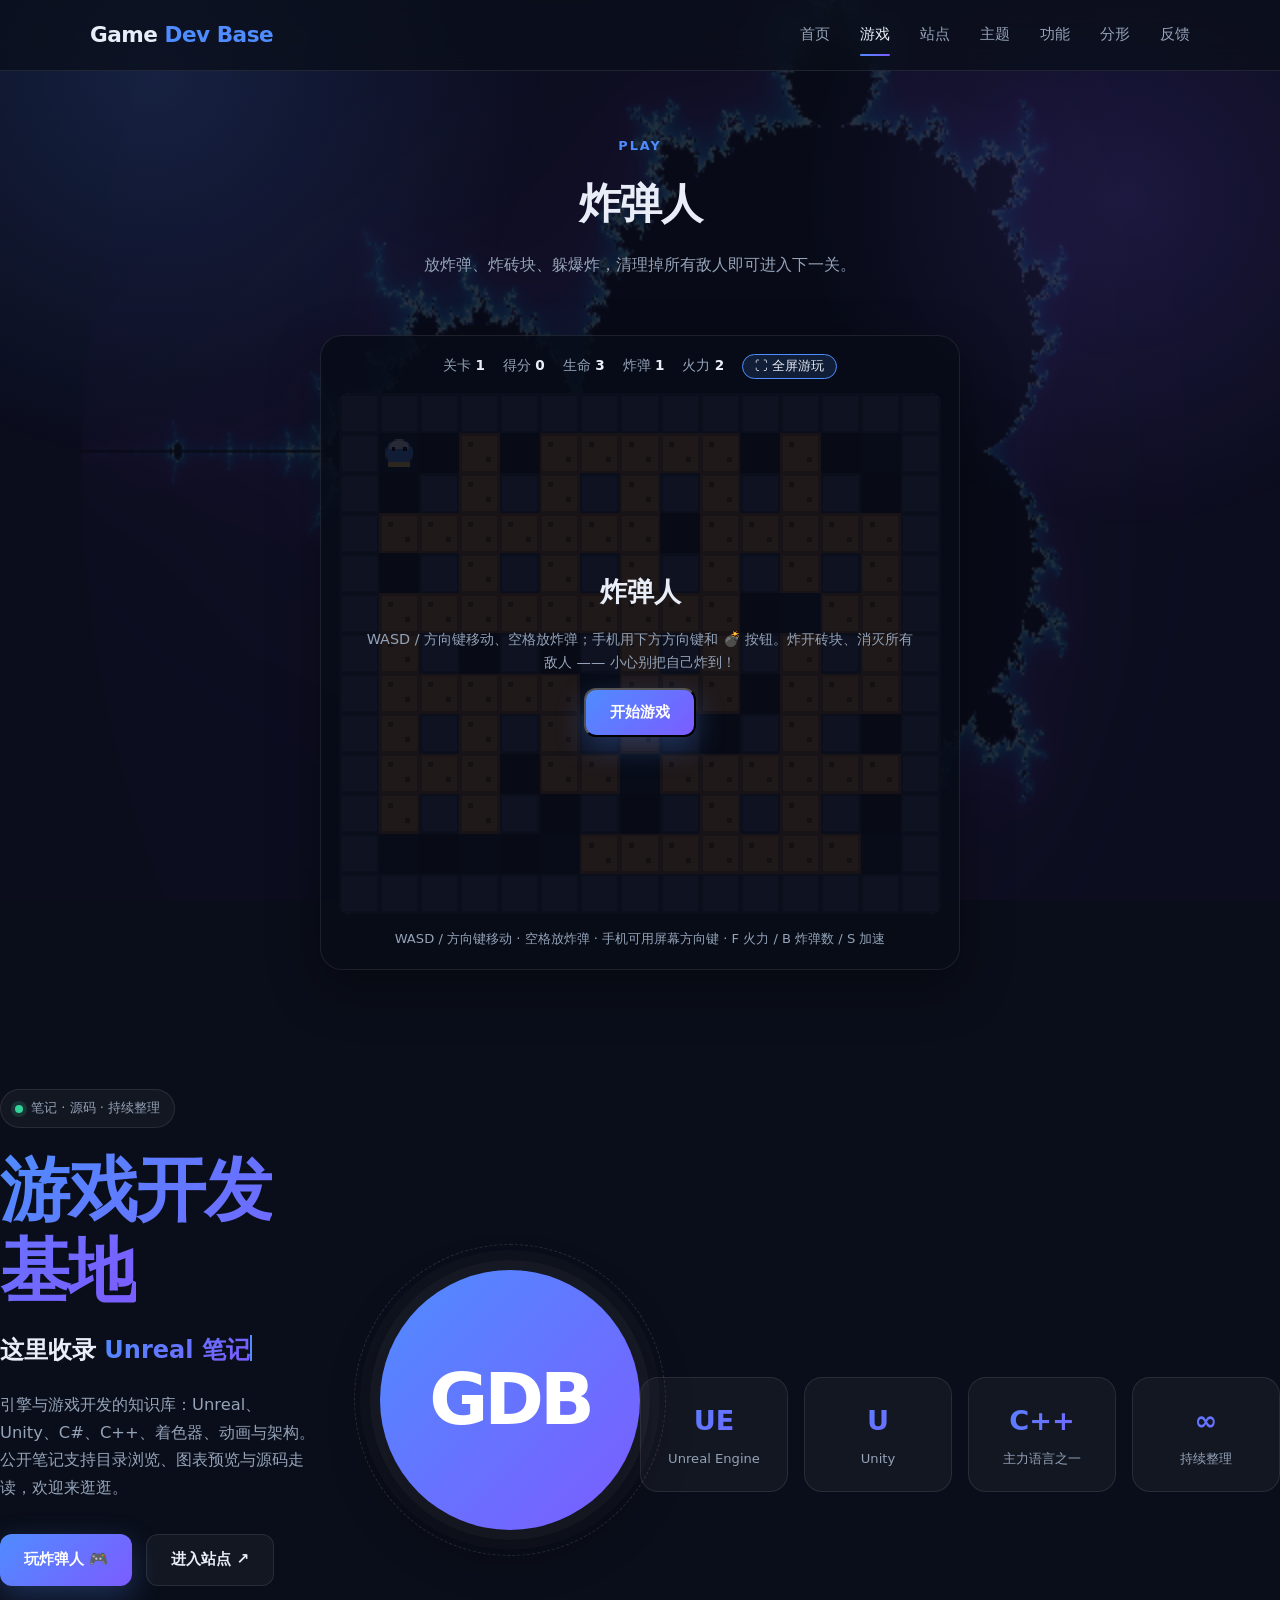
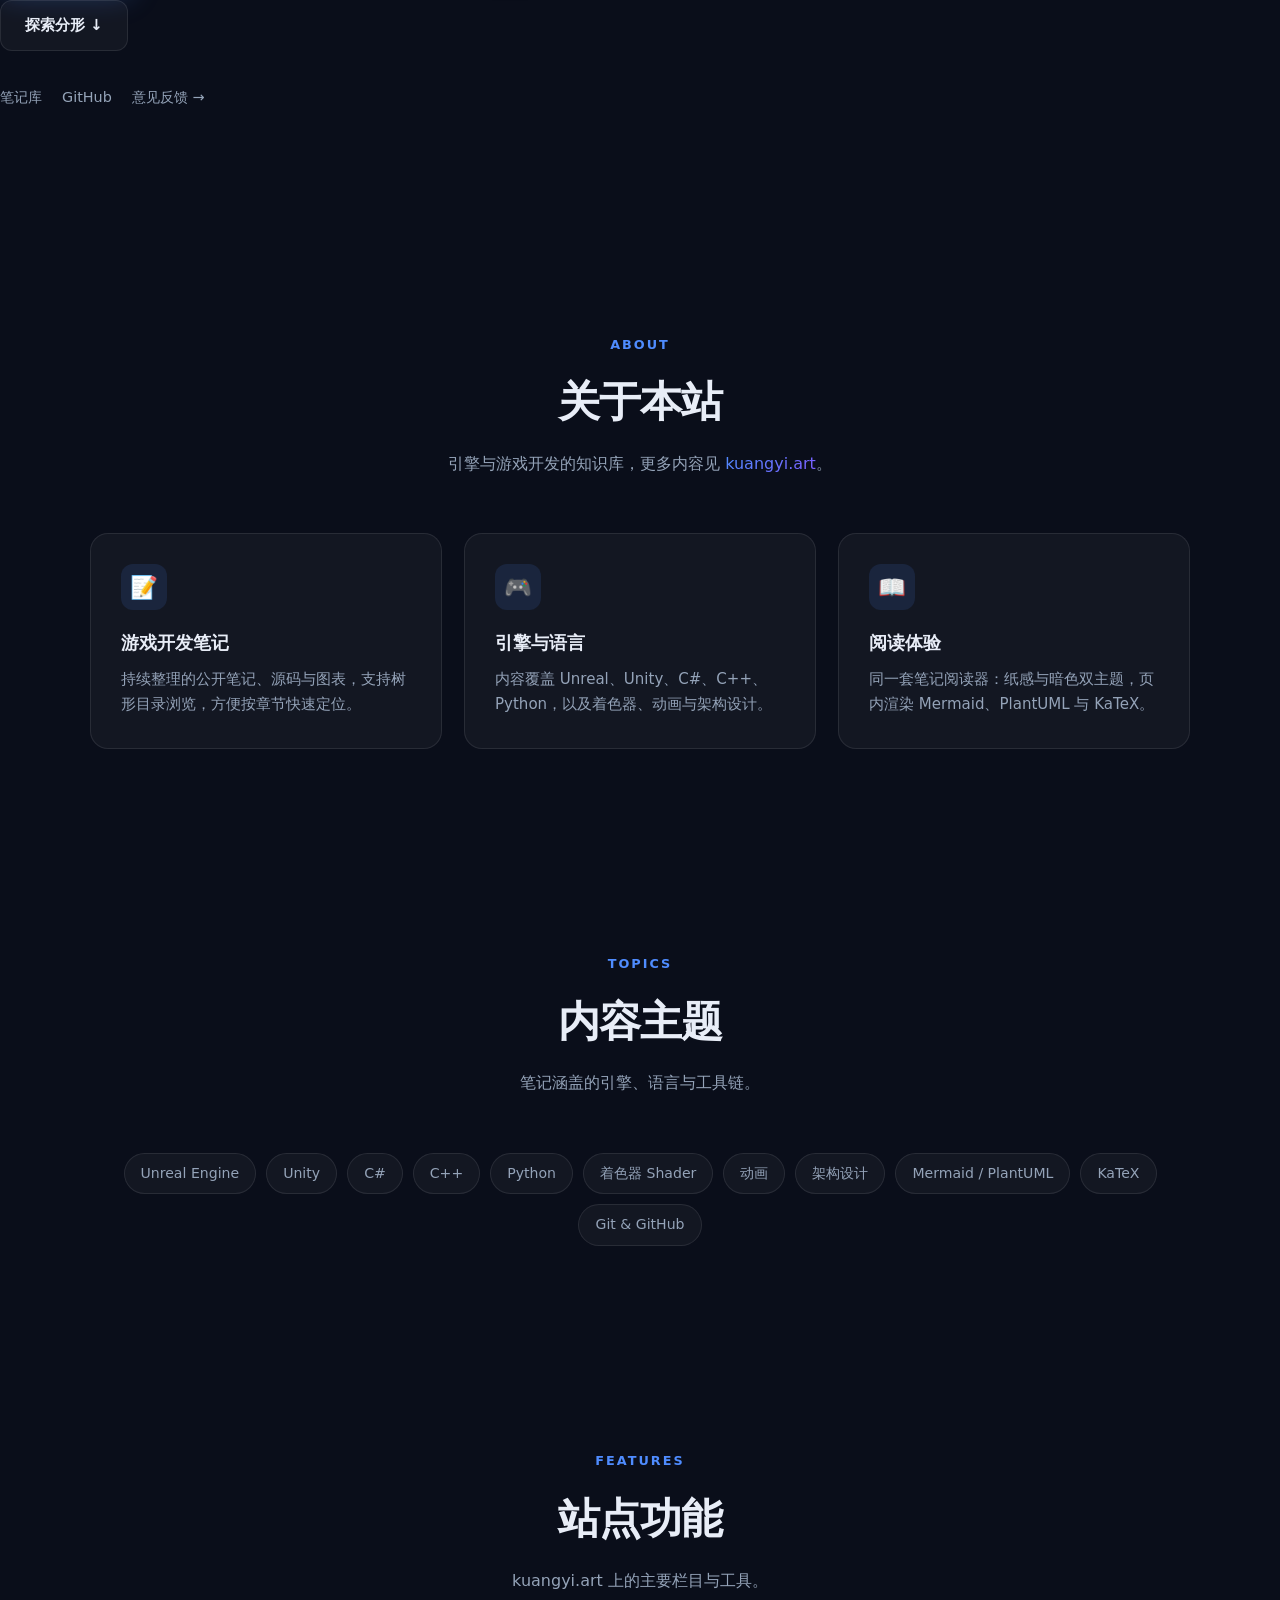
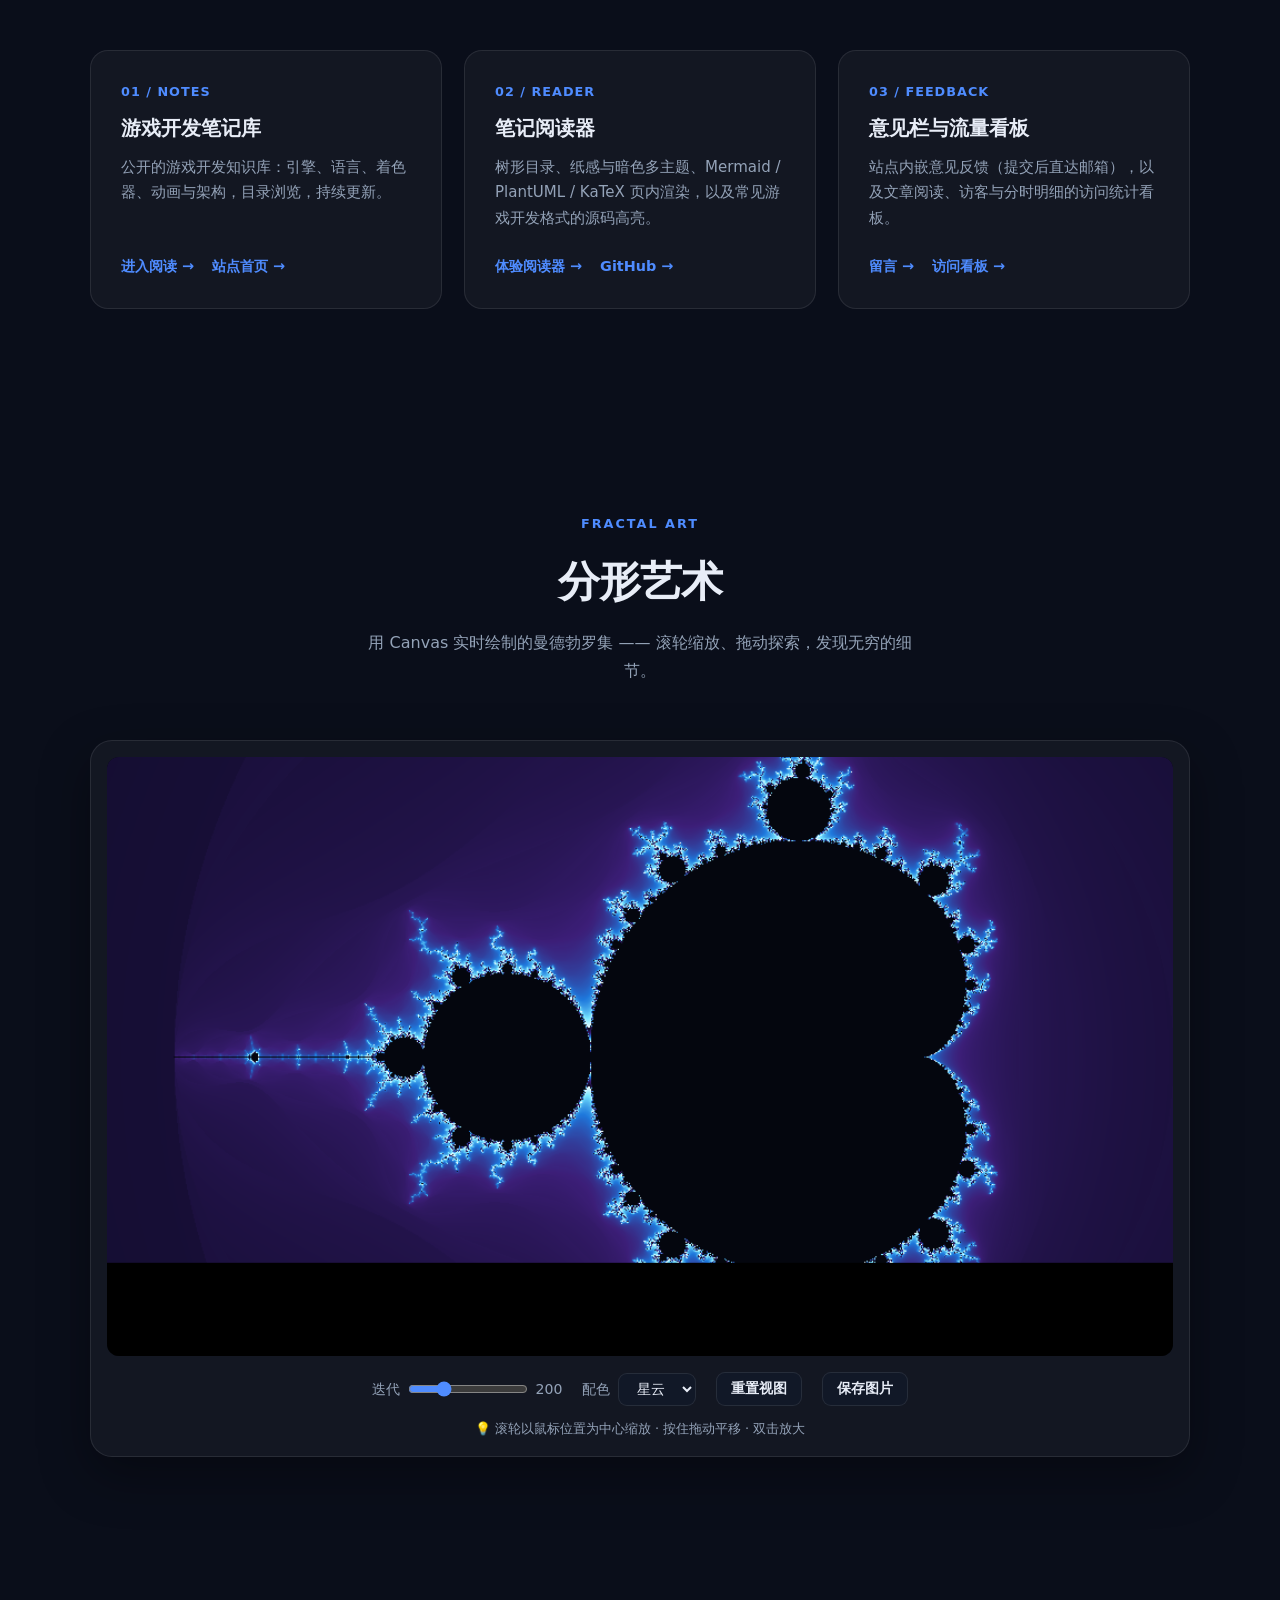
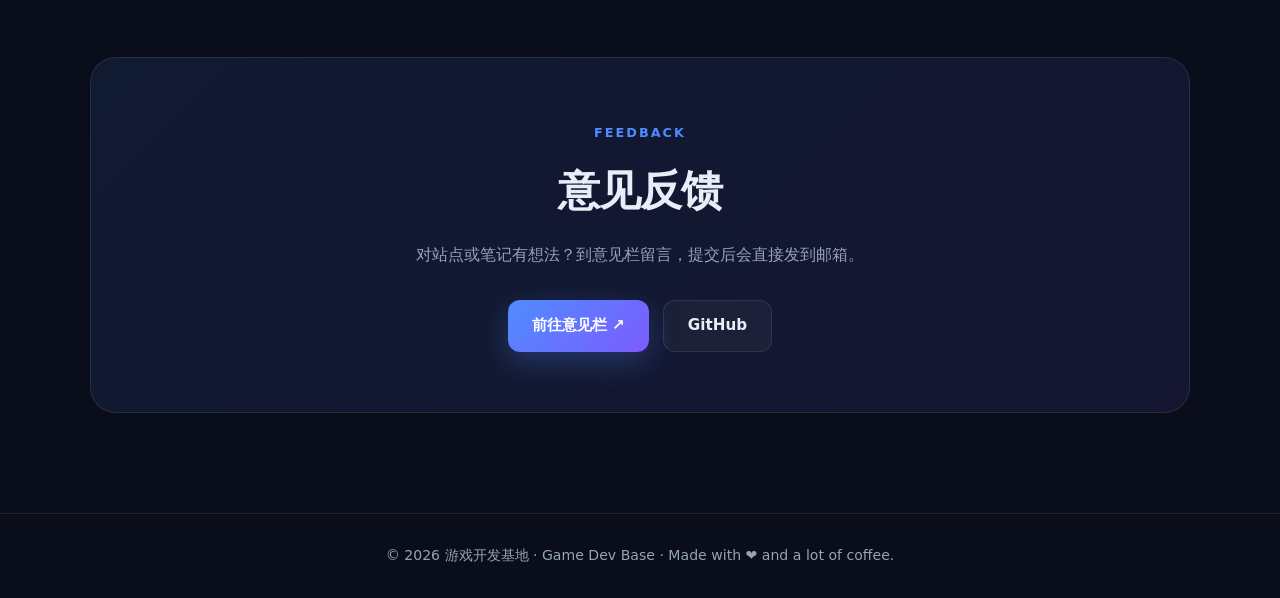
==== commit c82d4d2e: "Make Bomberman fullscreen-friendly on desktop and mobile" ====
--- a/index.html
+++ b/index.html
@@ -121,8 +121,9 @@
     .section-sub { color: var(--muted); margin-top: 12px; max-width: 560px; margin-inline: auto; }
 
     /* ============ 炸弹人 ============ */
+    #game { min-height: 100vh; display: flex; align-items: center; padding: 60px 0 30px; }
     .game-shell {
-      max-width: 560px; margin-inline: auto; padding: 18px;
+      position: relative; max-width: 640px; margin-inline: auto; padding: 18px;
       border: 1px solid var(--border); border-radius: 22px;
       background: rgba(8, 12, 24, 0.86); box-shadow: var(--shadow);
     }
@@ -131,6 +132,18 @@
       margin-bottom: 14px; font-size: 0.85rem; color: var(--muted);
     }
     .game-hud b { color: var(--text); }
+    .game-fs-btn {
+      padding: 3px 12px; border-radius: 999px; cursor: pointer;
+      border: 1px solid var(--accent); background: rgba(79, 140, 255, 0.14);
+      color: var(--text); font-size: 0.8rem;
+    }
+    .game-fs-btn:hover { background: rgba(79, 140, 255, 0.28); }
+    .game-quit {
+      display: none; position: absolute; top: 12px; right: 14px; z-index: 5;
+      width: 38px; height: 38px; border-radius: 50%; cursor: pointer;
+      border: 1px solid var(--border); background: rgba(15, 23, 42, 0.9);
+      color: var(--text); font-size: 1.2rem; line-height: 1;
+    }
     .game-stage { position: relative; line-height: 0; }
     #gameCanvas {
       width: 100%; height: auto; display: block; border-radius: 12px;
@@ -161,6 +174,32 @@
     .bomb-btn { padding: 0 18px; font-size: 0.9rem; }
     .game-help { text-align: center; color: var(--muted); font-size: 0.82rem; margin-top: 14px; }
     @media (pointer: coarse), (max-width: 640px) { .game-touch { display: flex; } }
+
+    /* 全屏模式：CSS 铺满视口（iOS 也生效），支持 Fullscreen API 的浏览器再进入原生全屏 */
+    body.game-full { overflow: hidden; }
+    .game-shell.fs {
+      position: fixed; inset: 0; z-index: 2000;
+      width: 100vw; height: 100vh; height: 100dvh;
+      max-width: none; margin: 0; border: 0; border-radius: 0;
+      padding: max(12px, env(safe-area-inset-top)) 12px max(12px, env(safe-area-inset-bottom));
+      background: #05080f; display: flex; flex-direction: column;
+      align-items: center; justify-content: center; gap: 12px;
+    }
+    .game-shell.fs .game-hud { margin: 0; }
+    .game-shell.fs .game-fs-btn, .game-shell.fs .game-help { display: none; }
+    .game-shell.fs .game-quit { display: block; }
+    .game-shell.fs .game-stage {
+      width: min(100%, calc((100vh - 170px) * 15 / 13));
+      width: min(100%, calc((100dvh - 170px) * 15 / 13)); margin-inline: auto;
+    }
+    .game-shell.fs #gameCanvas { border-radius: 8px; }
+    .game-shell.fs .game-touch {
+      display: flex; width: 100%; max-width: 560px; margin: 0;
+    }
+    @media (max-height: 560px) {
+      .game-shell.fs .game-stage { width: min(100%, calc((100dvh - 120px) * 15 / 13)); }
+      .dpad button, .bomb-btn { height: 38px; }
+    }
 
     /* ============ 首屏 ============ */
     .hero {
@@ -387,19 +426,21 @@
           <h2>炸弹人</h2>
           <p class="section-sub">放炸弹、炸砖块、躲爆炸，清理掉所有敌人即可进入下一关。</p>
         </div>
-        <div class="game-shell reveal">
+        <div class="game-shell reveal" id="gameShell">
+          <button type="button" class="game-quit" id="quitFs" aria-label="退出全屏">✕</button>
           <div class="game-hud">
             <span>关卡 <b id="gLevel">1</b></span>
             <span>得分 <b id="gScore">0</b></span>
             <span>生命 <b id="gLives">3</b></span>
             <span>炸弹 <b id="gBomb">1</b></span>
             <span>火力 <b id="gFire">2</b></span>
+            <button type="button" class="game-fs-btn" id="fsBtn">⛶ 全屏游玩</button>
           </div>
           <div class="game-stage">
             <canvas id="gameCanvas" width="480" height="416" tabindex="0" aria-label="炸弹人游戏画面"></canvas>
             <div class="game-overlay show" id="gameOverlay">
               <strong id="overlayTitle">炸弹人</strong>
-              <span id="overlayText">WASD / 方向键移动，空格放炸弹。炸开砖块、消灭所有敌人 —— 小心别把自己炸到！</span>
+              <span id="overlayText">WASD / 方向键移动、空格放炸弹；手机用下方方向键和 💣 按钮。炸开砖块、消灭所有敌人 —— 小心别把自己炸到！</span>
               <button class="btn btn-primary" id="overlayBtn">开始游戏</button>
             </div>
           </div>
@@ -432,7 +473,7 @@
             引擎与游戏开发的知识库：Unreal、Unity、C#、C++、着色器、动画与架构。公开笔记支持目录浏览、图表预览与源码走读，欢迎来逛逛。
           </p>
           <div class="hero-buttons">
-            <a class="btn btn-primary" href="#game">玩炸弹人 🎮</a>
+            <a class="btn btn-primary" href="#game" id="heroPlay">玩炸弹人 🎮</a>
             <a class="btn btn-ghost" href="https://kuangyi.art/" target="_blank" rel="noopener">进入站点 ↗</a>
             <a class="btn btn-ghost" href="#fractal">探索分形 ↓</a>
           </div>
@@ -1105,8 +1146,38 @@
           btn.addEventListener(ev, () => { if (touchDir === dir) touchDir = null; }));
       });
       el('touchBomb').addEventListener('pointerdown', e => { e.preventDefault(); gameActive = true; placeBomb(); });
+
+      // 全屏模式：CSS 铺满（iOS 也支持），支持的浏览器再叠加原生 Fullscreen API
+      const shell = el('gameShell');
+      function setFullscreen(on) {
+        shell.classList.toggle('fs', on);
+        document.body.classList.toggle('game-full', on);
+        if (on) {
+          gameActive = true; canvas.focus();
+          if (shell.requestFullscreen && !document.fullscreenElement) {
+            const p = shell.requestFullscreen();
+            if (p && p.catch) p.catch(() => {});
+          }
+        } else {
+          if (document.fullscreenElement && document.exitFullscreen) {
+            const p = document.exitFullscreen();
+            if (p && p.catch) p.catch(() => {});
+          }
+          keys.clear(); touchDir = null;
+        }
+      }
+      el('fsBtn').addEventListener('click', () => setFullscreen(true));
+      el('quitFs').addEventListener('click', () => setFullscreen(false));
+      el('heroPlay').addEventListener('click', () => setFullscreen(true));
+      document.addEventListener('fullscreenchange', () => {
+        if (!document.fullscreenElement && shell.classList.contains('fs')) setFullscreen(false);
+      });
+      window.addEventListener('keydown', e => {
+        if (e.key === 'Escape' && shell.classList.contains('fs') && !document.fullscreenElement) setFullscreen(false);
+      });
+
       overlayBtn.addEventListener('click', () => {
-        gameActive = true; canvas.focus();
+        setFullscreen(true);
         if (state === 'clear') { level++; resetLevel(); } else newGame();
       });
       canvas.addEventListener('pointerdown', () => { gameActive = true; canvas.focus(); });
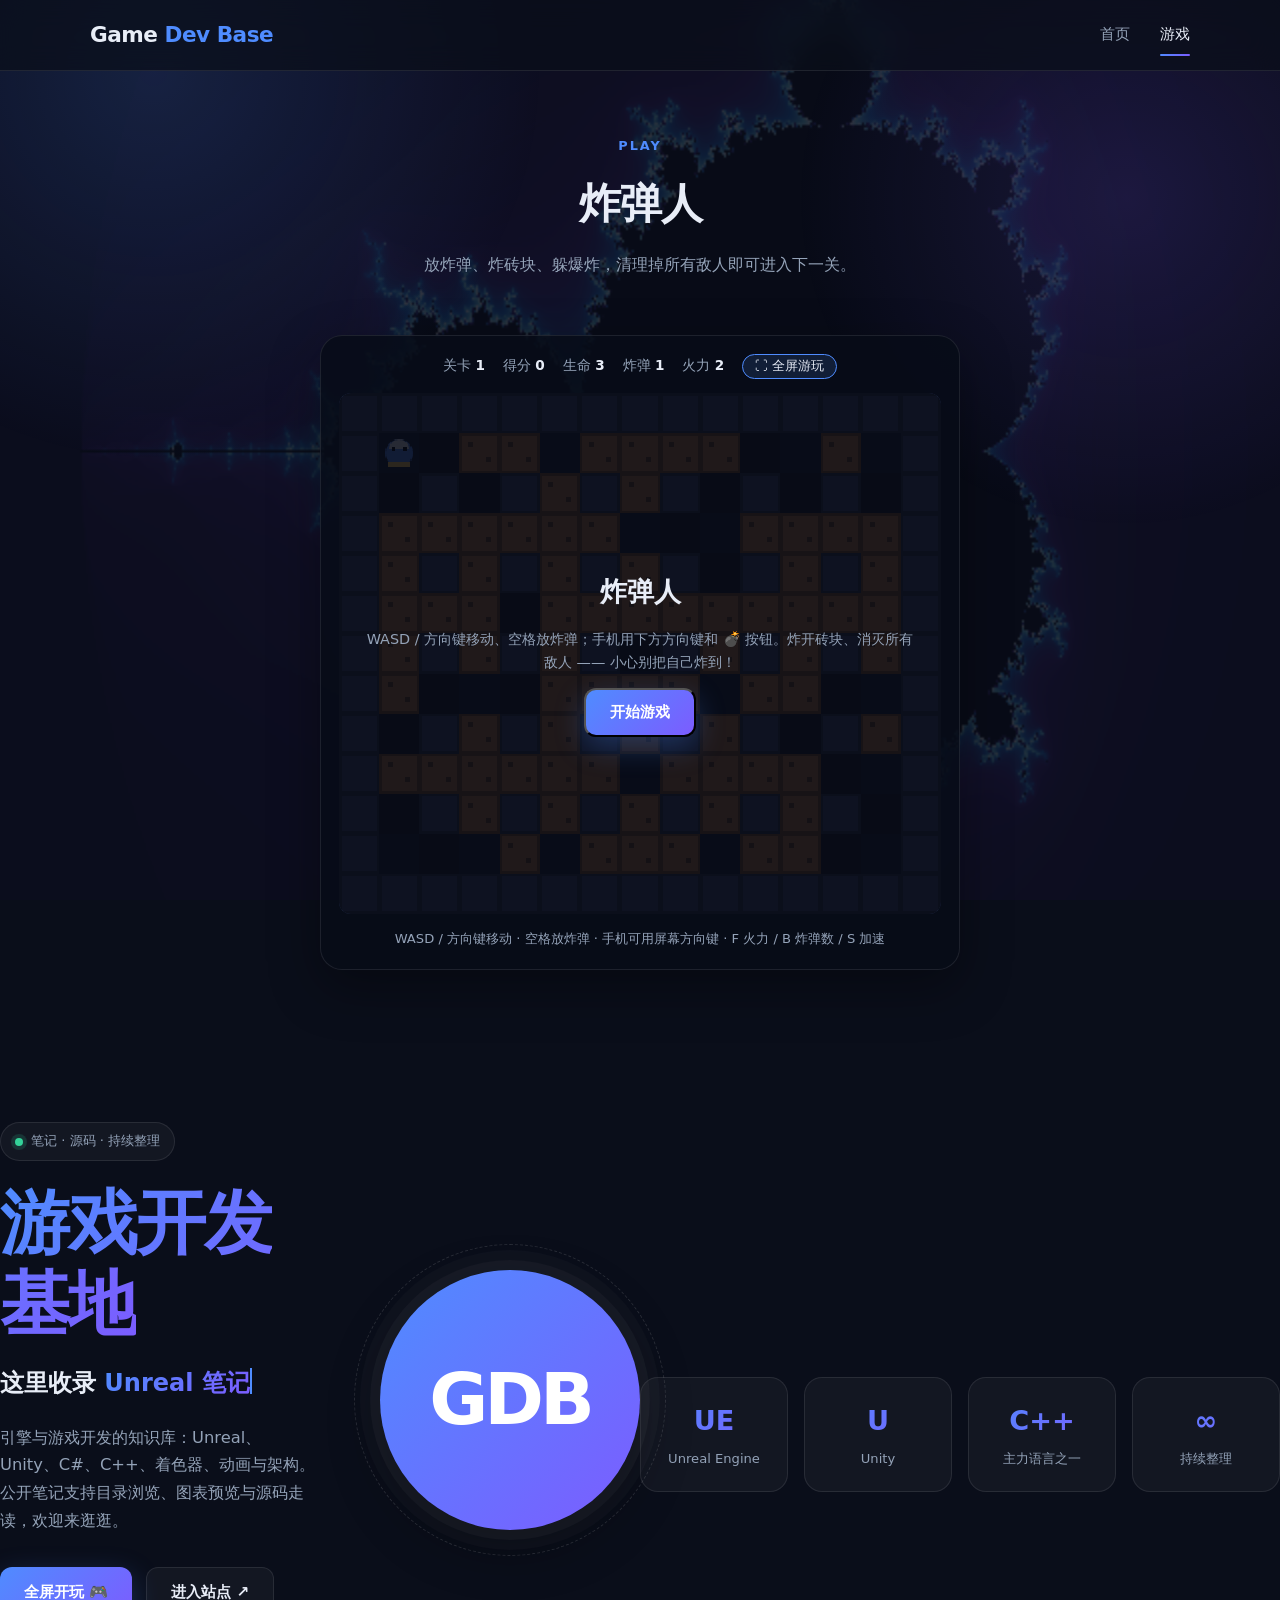
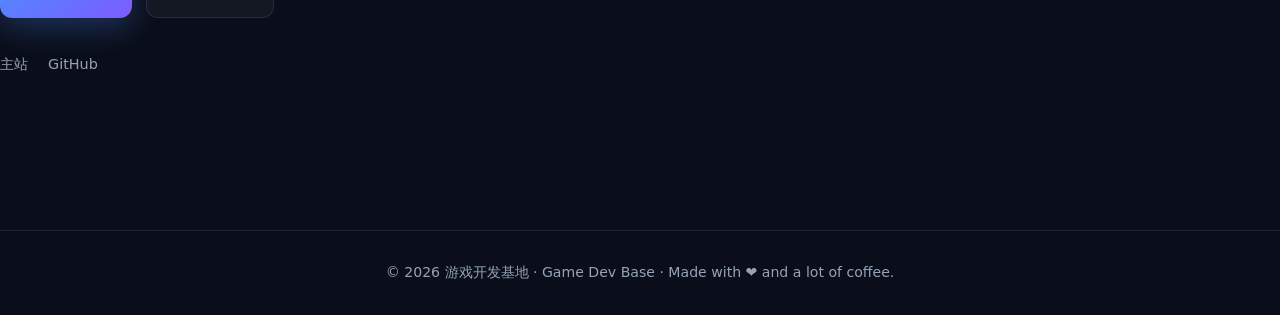
==== commit 513c326d: "Simplify page to game-only navigation and content" ====
--- a/index.html
+++ b/index.html
@@ -407,11 +407,6 @@
         <div class="nav-links" id="navLinks">
           <a href="#top">首页</a>
           <a href="#game">游戏</a>
-          <a href="#about">站点</a>
-          <a href="#skills">主题</a>
-          <a href="#projects">功能</a>
-          <a href="#fractal">分形</a>
-          <a href="#contact">反馈</a>
         </div>
       </nav>
     </div>
@@ -473,14 +468,12 @@
             引擎与游戏开发的知识库：Unreal、Unity、C#、C++、着色器、动画与架构。公开笔记支持目录浏览、图表预览与源码走读，欢迎来逛逛。
           </p>
           <div class="hero-buttons">
-            <a class="btn btn-primary" href="#game" id="heroPlay">玩炸弹人 🎮</a>
+            <a class="btn btn-primary" href="#game" id="heroPlay">全屏开玩 🎮</a>
             <a class="btn btn-ghost" href="https://kuangyi.art/" target="_blank" rel="noopener">进入站点 ↗</a>
-            <a class="btn btn-ghost" href="#fractal">探索分形 ↓</a>
           </div>
           <div class="socials">
-            <a href="https://kuangyi.art/notes/#/" target="_blank" rel="noopener">笔记库</a>
+            <a href="https://kuangyi.art/" target="_blank" rel="noopener">主站</a>
             <a href="https://github.com/coldestheaven" target="_blank" rel="noopener">GitHub</a>
-            <a href="#contact">意见反馈 →</a>
           </div>
         </div>
         <div class="avatar-card" aria-hidden="true"><span>GDB</span></div>
@@ -495,140 +488,6 @@
       </div>
     </section>
 
-    <!-- 关于 -->
-    <section id="about">
-      <div class="wrap">
-        <div class="section-head reveal">
-          <span class="eyebrow">About</span>
-          <h2>关于本站</h2>
-          <p class="section-sub">引擎与游戏开发的知识库，更多内容见 <a class="gradient-text" href="https://kuangyi.art/" target="_blank" rel="noopener">kuangyi.art</a>。</p>
-        </div>
-        <div class="grid-3">
-          <article class="card reveal">
-            <div class="card-icon">📝</div>
-            <h3>游戏开发笔记</h3>
-            <p>持续整理的公开笔记、源码与图表，支持树形目录浏览，方便按章节快速定位。</p>
-          </article>
-          <article class="card reveal">
-            <div class="card-icon">🎮</div>
-            <h3>引擎与语言</h3>
-            <p>内容覆盖 Unreal、Unity、C#、C++、Python，以及着色器、动画与架构设计。</p>
-          </article>
-          <article class="card reveal">
-            <div class="card-icon">📖</div>
-            <h3>阅读体验</h3>
-            <p>同一套笔记阅读器：纸感与暗色双主题，页内渲染 Mermaid、PlantUML 与 KaTeX。</p>
-          </article>
-        </div>
-      </div>
-    </section>
-
-    <!-- 技能 -->
-    <section id="skills">
-      <div class="wrap">
-        <div class="section-head reveal">
-          <span class="eyebrow">Topics</span>
-          <h2>内容主题</h2>
-          <p class="section-sub">笔记涵盖的引擎、语言与工具链。</p>
-        </div>
-        <div class="tags reveal">
-          <span class="tag">Unreal Engine</span>
-          <span class="tag">Unity</span>
-          <span class="tag">C#</span>
-          <span class="tag">C++</span>
-          <span class="tag">Python</span>
-          <span class="tag">着色器 Shader</span>
-          <span class="tag">动画</span>
-          <span class="tag">架构设计</span>
-          <span class="tag">Mermaid / PlantUML</span>
-          <span class="tag">KaTeX</span>
-          <span class="tag">Git & GitHub</span>
-        </div>
-      </div>
-    </section>
-
-    <!-- 项目 -->
-    <section id="projects">
-      <div class="wrap">
-        <div class="section-head reveal">
-          <span class="eyebrow">Features</span>
-          <h2>站点功能</h2>
-          <p class="section-sub">kuangyi.art 上的主要栏目与工具。</p>
-        </div>
-        <div class="grid-3">
-          <article class="card project-card reveal">
-            <span class="num">01 / NOTES</span>
-            <h3>游戏开发笔记库</h3>
-            <p>公开的游戏开发知识库：引擎、语言、着色器、动画与架构，目录浏览，持续更新。</p>
-            <div class="project-links">
-              <a href="https://kuangyi.art/notes/#/" target="_blank" rel="noopener">进入阅读 →</a>
-              <a href="https://kuangyi.art/" target="_blank" rel="noopener">站点首页 →</a>
-            </div>
-          </article>
-          <article class="card project-card reveal">
-            <span class="num">02 / READER</span>
-            <h3>笔记阅读器</h3>
-            <p>树形目录、纸感与暗色多主题、Mermaid / PlantUML / KaTeX 页内渲染，以及常见游戏开发格式的源码高亮。</p>
-            <div class="project-links">
-              <a href="https://kuangyi.art/notes/#/" target="_blank" rel="noopener">体验阅读器 →</a>
-              <a href="https://github.com/coldestheaven" target="_blank" rel="noopener">GitHub →</a>
-            </div>
-          </article>
-          <article class="card project-card reveal">
-            <span class="num">03 / FEEDBACK</span>
-            <h3>意见栏与流量看板</h3>
-            <p>站点内嵌意见反馈（提交后直达邮箱），以及文章阅读、访客与分时明细的访问统计看板。</p>
-            <div class="project-links">
-              <a href="https://kuangyi.art/" target="_blank" rel="noopener">留言 →</a>
-              <a href="https://kuangyi.art/stats/" target="_blank" rel="noopener">访问看板 →</a>
-            </div>
-          </article>
-        </div>
-      </div>
-    </section>
-
-    <!-- 分形 -->
-    <section id="fractal">
-      <div class="wrap">
-        <div class="section-head reveal">
-          <span class="eyebrow">Fractal Art</span>
-          <h2>分形艺术</h2>
-          <p class="section-sub">用 Canvas 实时绘制的曼德勃罗集 —— 滚轮缩放、拖动探索，发现无穷的细节。</p>
-        </div>
-        <div class="fractal-box reveal">
-          <canvas id="fractalCanvas" width="960" height="540" aria-label="曼德勃罗集分形图案"></canvas>
-          <div class="fractal-controls">
-            <label>迭代 <input type="range" id="iterSlider" min="50" max="600" step="25" value="200" /><span id="iterValue">200</span></label>
-            <label>配色
-              <select id="paletteSelect">
-                <option value="nebula">星云</option>
-                <option value="fire">火焰</option>
-                <option value="ocean">海洋</option>
-                <option value="mono">黑白</option>
-              </select>
-            </label>
-            <button class="btn" id="fractalReset">重置视图</button>
-            <button class="btn" id="fractalSave">保存图片</button>
-          </div>
-          <p class="fractal-tip">💡 滚轮以鼠标位置为中心缩放 · 按住拖动平移 · 双击放大</p>
-        </div>
-      </div>
-    </section>
-
-    <!-- 联系 -->
-    <section id="contact">
-      <div class="wrap">
-        <div class="contact-box reveal">
-          <span class="eyebrow">Feedback</span>
-          <h2>意见反馈</h2>
-          <p>对站点或笔记有想法？到意见栏留言，提交后会直接发到邮箱。</p>
-          <div class="hero-buttons" style="justify-content:center">
-            <a class="btn btn-primary" href="https://kuangyi.art/" target="_blank" rel="noopener">前往意见栏 ↗</a>
-            <a class="btn btn-ghost" href="https://github.com/coldestheaven" target="_blank" rel="noopener">GitHub</a>
-          </div>
-        </div>
-      </div>
-    </section>
   </main>
 
   <footer>
@@ -846,47 +705,54 @@
         obs.observe(canvas);
       } else render();
 
-      // 全站底板：低分辨率静态分形，固定在所有内容最下层
+    })();
+
+    // ============ 全站分形底板（固定背景，与交互分形区块相互独立） ============
+    (function () {
       const bg = document.getElementById('bgFractal');
-      if (bg) {
-        const bw = 640, bh = 360;
-        bg.width = bw; bg.height = bh;
-        const bctx = bg.getContext('2d', { alpha: false });
-        const bimg = bctx.createImageData(bw, bh);
-        const iter = 90;
-        const spanX = home.span, spanY = spanX * bh / bw;
-        const left = home.cx - spanX / 2, top = home.cy - spanY / 2;
-        const dx = spanX / bw, dy = spanY / bh;
-        function drawBg() {
-          const data = bimg.data;
-          for (let y = 0; y < bh; y++) {
-            const ci = top + y * dy;
-            for (let x = 0; x < bw; x++) {
-              const cr = left + x * dx;
-              let zr = 0, zi = 0, i = 0;
-              while (i < iter && zr * zr + zi * zi <= 4) {
-                const tmp = zr * zr - zi * zi + cr;
-                zi = 2 * zr * zi + ci;
-                zr = tmp;
-                i++;
-              }
-              let c;
-              if (i >= iter) c = [4, 6, 14];
-              else {
-                const logZn = Math.log(zr * zr + zi * zi) / 2;
-                const nu = Math.max(0, i + 1 - Math.log(Math.max(logZn, 1e-6)) / Math.LN2);
-                c = sample((nu * 0.028) % 1, 'nebula');
-              }
-              const p = (y * bw + x) * 4;
-              data[p] = c[0] * 0.8; data[p + 1] = c[1] * 0.8; data[p + 2] = c[2] * 0.8; data[p + 3] = 255;
+      if (!bg) return;
+      const bw = 640, bh = 360;
+      bg.width = bw; bg.height = bh;
+      const bctx = bg.getContext('2d', { alpha: false });
+      const bimg = bctx.createImageData(bw, bh);
+      const iter = 90, cx = -0.6, span = 3.2;
+      const spanY = span * bh / bw;
+      const left = cx - span / 2, top = -spanY / 2;
+      const dx = span / bw, dy = spanY / bh;
+      const stops = [[8, 8, 28], [60, 30, 120], [30, 120, 220], [120, 230, 255], [255, 255, 255]];
+      function sample(t) {
+        const x = Math.min(0.999999, Math.max(0, t)) * (stops.length - 1);
+        const k = Math.floor(x), f = x - k, a = stops[k], b = stops[k + 1];
+        return [a[0] + (b[0] - a[0]) * f, a[1] + (b[1] - a[1]) * f, a[2] + (b[2] - a[2]) * f];
+      }
+      function drawBg() {
+        const data = bimg.data;
+        for (let y = 0; y < bh; y++) {
+          const ci = top + y * dy;
+          for (let x = 0; x < bw; x++) {
+            const cr = left + x * dx;
+            let zr = 0, zi = 0, i = 0;
+            while (i < iter && zr * zr + zi * zi <= 4) {
+              const tmp = zr * zr - zi * zi + cr;
+              zi = 2 * zr * zi + ci;
+              zr = tmp;
+              i++;
             }
+            let c;
+            if (i >= iter) c = [4, 6, 14];
+            else {
+              const logZn = Math.log(zr * zr + zi * zi) / 2;
+              const nu = Math.max(0, i + 1 - Math.log(Math.max(logZn, 1e-6)) / Math.LN2);
+              c = sample((nu * 0.028) % 1);
+            }
+            const p = (y * bw + x) * 4;
+            data[p] = c[0] * 0.8; data[p + 1] = c[1] * 0.8; data[p + 2] = c[2] * 0.8; data[p + 3] = 255;
           }
-          bctx.putImageData(bimg, 0, 0);
         }
-        // 空闲时绘制，不阻塞首屏
-        if ('requestIdleCallback' in window) requestIdleCallback(drawBg, { timeout: 2000 });
-        else setTimeout(drawBg, 400);
-      }
+        bctx.putImageData(bimg, 0, 0);
+      }
+      if ('requestIdleCallback' in window) requestIdleCallback(drawBg, { timeout: 2000 });
+      else setTimeout(drawBg, 400);
     })();
 
     // ============ 炸弹人（纯 JS / Canvas，无外部依赖） ============
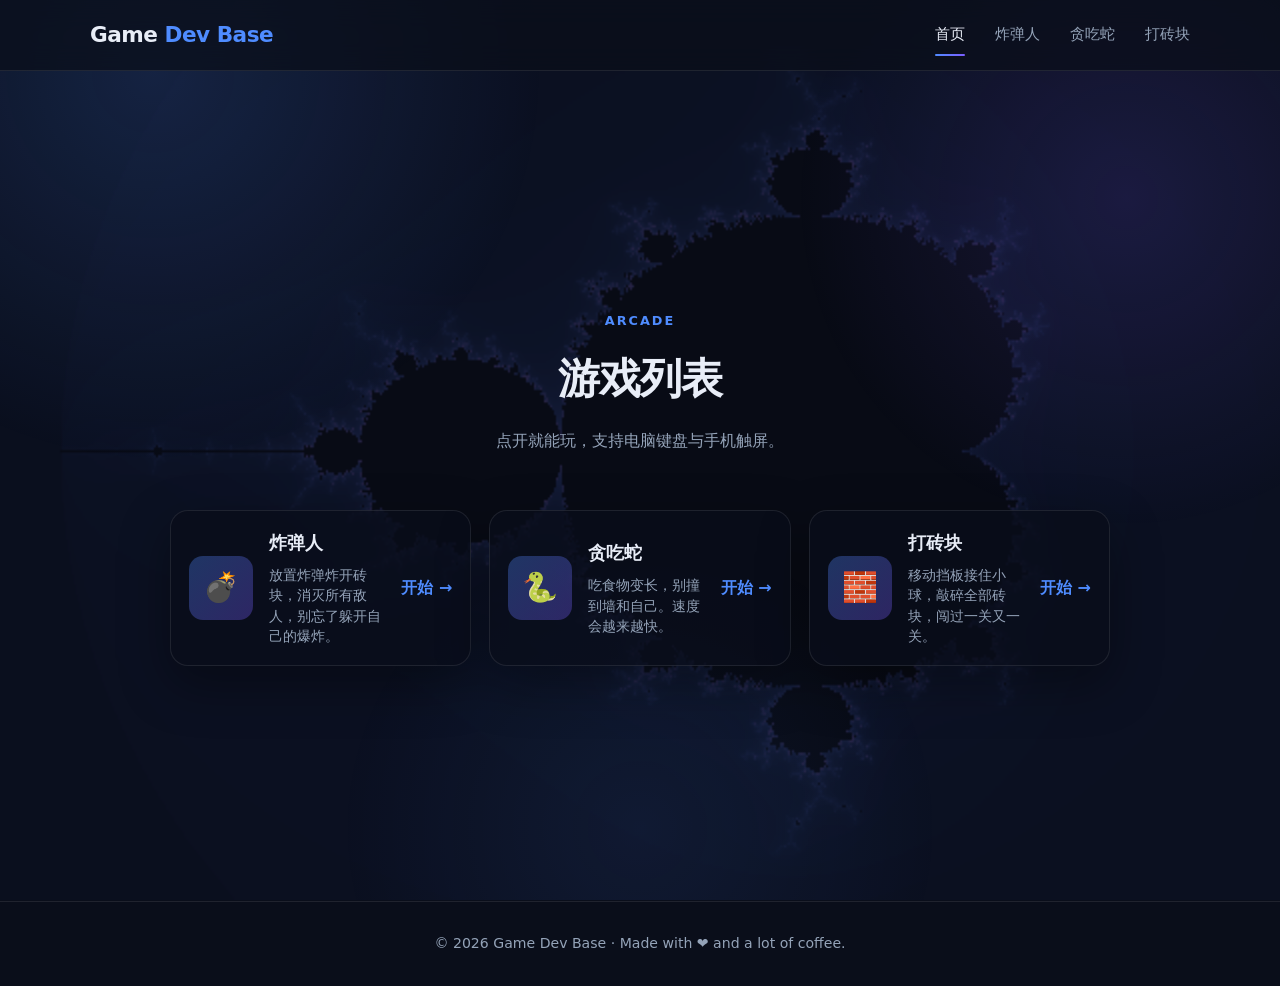
==== commit 3a024a6b: "Split games into separate pages with game list homepage" ====
--- a/index.html
+++ b/index.html
@@ -3,1059 +3,79 @@
 <head>
   <meta charset="UTF-8" />
   <meta name="viewport" content="width=device-width, initial-scale=1.0" />
-  <title>游戏开发基地 · Game Dev Base</title>
-  <meta name="description" content="引擎与游戏开发的知识库：笔记、源码与持续整理。内容涵盖 Unreal、Unity、C#、C++、Python、着色器、动画与架构。" />
+  <title>游戏列表 · Game Dev Base</title>
+  <meta name="description" content="炸弹人、贪吃蛇、打砖块 —— 几个可以直接在浏览器里玩的小游戏。" />
   <meta name="theme-color" content="#0a0e1a" />
-  <meta property="og:title" content="游戏开发基地 · Game Dev Base" />
-  <meta property="og:description" content="笔记 · 源码 · 持续整理。访问 kuangyi.art 阅读游戏开发知识库。" />
-  <meta property="og:url" content="https://kuangyi.art/" />
+  <meta property="og:title" content="游戏列表 · Game Dev Base" />
+  <meta property="og:description" content="几个可以直接在浏览器里玩的小游戏。" />
   <meta property="og:type" content="website" />
-
-  <!-- 内联 SVG 图标作为 favicon，无需额外文件 -->
-  <link rel="icon" href="data:image/svg+xml,%3Csvg xmlns='http://www.w3.org/2000/svg' viewBox='0 0 64 64'%3E%3Cdefs%3E%3ClinearGradient id='g' x1='0' y1='0' x2='1' y2='1'%3E%3Cstop stop-color='%234f8cff'/%3E%3Cstop offset='1' stop-color='%237c5cff'/%3E%3C/linearGradient%3E%3C/defs%3E%3Crect width='64' height='64' rx='16' fill='url(%23g)'/%3E%3Ctext x='32' y='44' font-family='Arial,sans-serif' font-size='34' font-weight='700' text-anchor='middle' fill='white'%3EK%3C/text%3E%3C/svg%3E" />
-
-  <style>
-    /* ============ 主题变量（改这里即可全局换色） ============ */
-    :root {
-      --bg: #0a0e1a;
-      --bg-soft: #111827;
-      --surface: rgba(255, 255, 255, 0.04);
-      --surface-hover: rgba(255, 255, 255, 0.07);
-      --border: rgba(255, 255, 255, 0.09);
-      --text: #e8edf7;
-      --muted: #94a3b8;
-      --accent: #4f8cff;
-      --accent-2: #7c5cff;
-      --gradient: linear-gradient(135deg, #4f8cff, #7c5cff);
-      --radius: 18px;
-      --maxw: 1100px;
-      --shadow: 0 18px 50px rgba(0, 0, 0, 0.35);
-    }
-
-    * { box-sizing: border-box; margin: 0; padding: 0; }
-    html { scroll-behavior: smooth; scroll-padding-top: 90px; }
-    body {
-      font-family: -apple-system, BlinkMacSystemFont, "Segoe UI", "PingFang SC",
-        "Hiragino Sans GB", "Microsoft YaHei", system-ui, sans-serif;
-      background: var(--bg);
-      color: var(--text);
-      line-height: 1.7;
-      -webkit-font-smoothing: antialiased;
-      overflow-x: hidden;
-    }
-    /* 背景光晕 */
-    body::before {
-      content: "";
-      position: fixed;
-      inset: 0;
-      z-index: -1;
-      background:
-        radial-gradient(650px circle at 12% 8%, rgba(79, 140, 255, 0.16), transparent 60%),
-        radial-gradient(550px circle at 88% 22%, rgba(124, 92, 255, 0.14), transparent 60%),
-        radial-gradient(500px circle at 50% 92%, rgba(79, 140, 255, 0.08), transparent 60%);
-      pointer-events: none;
-    }
-    /* 分形底板：全屏固定在最下层，上面盖暗色遮罩保证文字可读 */
-    #bgFractal {
-      position: fixed; inset: 0; width: 100%; height: 100%;
-      z-index: -3; opacity: 0.5; pointer-events: none;
-    }
-    body::after {
-      content: ""; position: fixed; inset: 0; z-index: -2;
-      background: rgba(10, 14, 26, 0.62); pointer-events: none;
-    }
-    a { color: inherit; text-decoration: none; }
-    img { max-width: 100%; display: block; }
-    .wrap { width: min(100% - 40px, var(--maxw)); margin-inline: auto; }
-    .gradient-text {
-      background: var(--gradient);
-      -webkit-background-clip: text;
-      background-clip: text;
-      color: transparent;
-    }
-    :focus-visible { outline: 2px solid var(--accent); outline-offset: 3px; border-radius: 6px; }
-
-    /* ============ 顶部滚动进度条 ============ */
-    #progress {
-      position: fixed; top: 0; left: 0; height: 3px; width: 0;
-      background: var(--gradient); z-index: 200;
-    }
-
-    /* ============ 导航栏 ============ */
-    header {
-      position: sticky; top: 0; z-index: 100;
-      backdrop-filter: blur(14px);
-      background: rgba(10, 14, 26, 0.72);
-      border-bottom: 1px solid var(--border);
-    }
-    nav {
-      display: flex; align-items: center; justify-content: space-between;
-      height: 70px;
-    }
-    .brand { font-weight: 800; font-size: 1.35rem; letter-spacing: -0.5px; }
-    .brand span { color: var(--accent); }
-    .nav-links { display: flex; gap: 30px; align-items: center; }
-    .nav-links a {
-      color: var(--muted); font-size: 0.94rem; font-weight: 500;
-      transition: color 0.2s; position: relative;
-    }
-    .nav-links a:hover, .nav-links a.active { color: var(--text); }
-    .nav-links a.active::after {
-      content: ""; position: absolute; left: 0; right: 0; bottom: -8px;
-      height: 2px; background: var(--gradient); border-radius: 2px;
-    }
-    .menu-btn {
-      display: none; background: none; border: 0; color: var(--text);
-      font-size: 1.5rem; cursor: pointer; line-height: 1;
-    }
-
-    /* ============ 通用区块 ============ */
-    section { padding: 100px 0; }
-    .section-head { text-align: center; margin-bottom: 56px; }
-    .eyebrow {
-      display: inline-block; font-size: 0.8rem; font-weight: 700;
-      letter-spacing: 2px; text-transform: uppercase;
-      color: var(--accent); margin-bottom: 12px;
-    }
-    h2 { font-size: clamp(1.8rem, 4vw, 2.6rem); letter-spacing: -1px; }
-    .section-sub { color: var(--muted); margin-top: 12px; max-width: 560px; margin-inline: auto; }
-
-    /* ============ 炸弹人 ============ */
-    #game { min-height: 100vh; display: flex; align-items: center; padding: 60px 0 30px; }
-    .game-shell {
-      position: relative; max-width: 640px; margin-inline: auto; padding: 18px;
-      border: 1px solid var(--border); border-radius: 22px;
-      background: rgba(8, 12, 24, 0.86); box-shadow: var(--shadow);
-    }
-    .game-hud {
-      display: flex; flex-wrap: wrap; justify-content: center; gap: 8px 18px;
-      margin-bottom: 14px; font-size: 0.85rem; color: var(--muted);
-    }
-    .game-hud b { color: var(--text); }
-    .game-fs-btn {
-      padding: 3px 12px; border-radius: 999px; cursor: pointer;
-      border: 1px solid var(--accent); background: rgba(79, 140, 255, 0.14);
-      color: var(--text); font-size: 0.8rem;
-    }
-    .game-fs-btn:hover { background: rgba(79, 140, 255, 0.28); }
-    .game-quit {
-      display: none; position: absolute; top: 12px; right: 14px; z-index: 5;
-      width: 38px; height: 38px; border-radius: 50%; cursor: pointer;
-      border: 1px solid var(--border); background: rgba(15, 23, 42, 0.9);
-      color: var(--text); font-size: 1.2rem; line-height: 1;
-    }
-    .game-stage { position: relative; line-height: 0; }
-    #gameCanvas {
-      width: 100%; height: auto; display: block; border-radius: 12px;
-      background: #0b1020; touch-action: none; image-rendering: pixelated;
-    }
-    .game-overlay {
-      position: absolute; inset: 0; display: none; flex-direction: column;
-      align-items: center; justify-content: center; gap: 14px; padding: 24px;
-      background: rgba(6, 9, 18, 0.85); border-radius: 12px;
-      line-height: 1.6; text-align: center;
-    }
-    .game-overlay.show { display: flex; }
-    .game-overlay strong { font-size: 1.7rem; }
-    .game-overlay span { color: var(--muted); font-size: 0.9rem; }
-    .game-touch {
-      display: none; justify-content: space-between; align-items: center;
-      margin-top: 16px; gap: 12px;
-    }
-    .dpad { display: grid; grid-template-columns: repeat(3, 46px); gap: 4px; justify-content: center; }
-    .dpad button, .bomb-btn {
-      height: 44px; border: 1px solid var(--border); border-radius: 10px;
-      background: var(--surface); color: var(--text); font-size: 1.05rem;
-      touch-action: none; user-select: none; cursor: pointer;
-    }
-    .dpad button:active, .bomb-btn:active { background: var(--surface-hover); border-color: var(--accent); }
-    .dpad button:nth-child(1) { grid-column: 2; }
-    .dpad-row { grid-column: 1 / -1; display: flex; gap: 4px; justify-content: center; }
-    .bomb-btn { padding: 0 18px; font-size: 0.9rem; }
-    .game-help { text-align: center; color: var(--muted); font-size: 0.82rem; margin-top: 14px; }
-    @media (pointer: coarse), (max-width: 640px) { .game-touch { display: flex; } }
-
-    /* 全屏模式：CSS 铺满视口（iOS 也生效），支持 Fullscreen API 的浏览器再进入原生全屏 */
-    body.game-full { overflow: hidden; }
-    .game-shell.fs {
-      position: fixed; inset: 0; z-index: 2000;
-      width: 100vw; height: 100vh; height: 100dvh;
-      max-width: none; margin: 0; border: 0; border-radius: 0;
-      padding: max(12px, env(safe-area-inset-top)) 12px max(12px, env(safe-area-inset-bottom));
-      background: #05080f; display: flex; flex-direction: column;
-      align-items: center; justify-content: center; gap: 12px;
-    }
-    .game-shell.fs .game-hud { margin: 0; }
-    .game-shell.fs .game-fs-btn, .game-shell.fs .game-help { display: none; }
-    .game-shell.fs .game-quit { display: block; }
-    .game-shell.fs .game-stage {
-      width: min(100%, calc((100vh - 170px) * 15 / 13));
-      width: min(100%, calc((100dvh - 170px) * 15 / 13)); margin-inline: auto;
-    }
-    .game-shell.fs #gameCanvas { border-radius: 8px; }
-    .game-shell.fs .game-touch {
-      display: flex; width: 100%; max-width: 560px; margin: 0;
-    }
-    @media (max-height: 560px) {
-      .game-shell.fs .game-stage { width: min(100%, calc((100dvh - 120px) * 15 / 13)); }
-      .dpad button, .bomb-btn { height: 38px; }
-    }
-
-    /* ============ 首屏 ============ */
-    .hero {
-      min-height: calc(100vh - 70px);
-      display: flex; align-items: center;
-      padding: 60px 0 90px;
-    }
-    .hero-grid {
-      display: grid; grid-template-columns: 1.25fr 0.75fr;
-      gap: 60px; align-items: center;
-    }
-    .badge {
-      display: inline-flex; align-items: center; gap: 8px;
-      padding: 7px 14px; border: 1px solid var(--border);
-      background: var(--surface); border-radius: 999px;
-      font-size: 0.82rem; color: var(--muted); margin-bottom: 22px;
-    }
-    .dot {
-      width: 8px; height: 8px; border-radius: 50%; background: #34d399;
-      box-shadow: 0 0 0 4px rgba(52, 211, 153, 0.15);
-    }
-    h1 {
-      font-size: clamp(2.6rem, 6vw, 4.4rem);
-      line-height: 1.15; letter-spacing: -2px; margin-bottom: 18px;
-    }
-    .typed-line {
-      font-size: clamp(1.1rem, 2.5vw, 1.5rem);
-      font-weight: 600; min-height: 1.8em; margin-bottom: 18px;
-    }
-    .typed-line .cursor {
-      display: inline-block; width: 2px; height: 1.1em;
-      background: var(--accent); vertical-align: -0.15em;
-      animation: blink 0.8s steps(1) infinite;
-    }
-    @keyframes blink { 50% { opacity: 0; } }
-    .hero-desc { color: var(--muted); max-width: 540px; font-size: 1.02rem; }
-    .hero-buttons { display: flex; flex-wrap: wrap; gap: 14px; margin-top: 32px; }
-    .btn {
-      display: inline-flex; align-items: center; justify-content: center; gap: 8px;
-      padding: 12px 24px; border-radius: 12px; font-weight: 600; font-size: 0.95rem;
-      transition: transform 0.2s, box-shadow 0.2s, background 0.2s;
-    }
-    .btn:hover { transform: translateY(-2px); }
-    .btn-primary { background: var(--gradient); color: #fff; box-shadow: 0 10px 30px rgba(79, 140, 255, 0.28); }
-    .btn-primary:hover { box-shadow: 0 14px 36px rgba(79, 140, 255, 0.4); }
-    .btn-ghost { border: 1px solid var(--border); background: var(--surface); }
-    .btn-ghost:hover { background: var(--surface-hover); }
-    .socials { display: flex; gap: 20px; margin-top: 34px; }
-    .socials a {
-      color: var(--muted); font-size: 0.9rem;
-      transition: color 0.2s, transform 0.2s;
-    }
-    .socials a:hover { color: var(--accent); transform: translateY(-2px); }
-
-    /* 右侧头像卡片 */
-    .avatar-card {
-      position: relative; justify-self: center; width: 260px; height: 260px;
-      border-radius: 50%; display: grid; place-items: center;
-      background: var(--gradient);
-      box-shadow: 0 0 0 10px rgba(255,255,255,0.03), 0 0 0 20px rgba(255,255,255,0.02), var(--shadow);
-    }
-    .avatar-card::after {
-      content: ""; position: absolute; inset: -26px; border-radius: 50%;
-      border: 1px dashed rgba(255,255,255,0.12);
-      animation: spin 26s linear infinite;
-    }
-    @keyframes spin { to { transform: rotate(360deg); } }
-    .avatar-card span {
-      font-size: 4.5rem; font-weight: 800; color: #fff; letter-spacing: -4px;
-    }
-    .stats {
-      display: grid; grid-template-columns: repeat(4, 1fr);
-      gap: 16px; margin-top: 70px; text-align: center;
-    }
-    .stat { padding: 20px 10px; border: 1px solid var(--border); border-radius: var(--radius); background: var(--surface); }
-    .stat strong { display: block; font-size: 1.7rem; background: var(--gradient); -webkit-background-clip: text; background-clip: text; color: transparent; }
-    .stat small { color: var(--muted); font-size: 0.82rem; }
-
-    /* ============ 卡片网格（关于 / 技能） ============ */
-    .grid-3 { display: grid; grid-template-columns: repeat(3, 1fr); gap: 22px; }
-    .grid-2 { display: grid; grid-template-columns: repeat(2, 1fr); gap: 22px; }
-    .card {
-      padding: 30px; border: 1px solid var(--border); border-radius: var(--radius);
-      background: var(--surface); transition: transform 0.25s, border-color 0.25s, background 0.25s;
-    }
-    .card:hover { transform: translateY(-6px); border-color: rgba(79,140,255,0.4); background: var(--surface-hover); }
-    .card-icon {
-      width: 46px; height: 46px; border-radius: 12px; display: grid; place-items: center;
-      background: rgba(79, 140, 255, 0.12); font-size: 1.4rem; margin-bottom: 18px;
-    }
-    .card h3 { font-size: 1.12rem; margin-bottom: 8px; }
-    .card p { color: var(--muted); font-size: 0.94rem; }
-    .tags { display: flex; flex-wrap: wrap; gap: 10px; margin-top: 24px; justify-content: center; }
-    .tag {
-      padding: 8px 16px; border: 1px solid var(--border); border-radius: 999px;
-      background: var(--surface); font-size: 0.88rem; color: var(--muted);
-      transition: color 0.2s, border-color 0.2s;
-    }
-    .tag:hover { color: var(--text); border-color: var(--accent); }
-
-    /* ============ 项目 ============ */
-    .project-card { display: flex; flex-direction: column; min-height: 100%; }
-    .project-card .num { font-size: 0.8rem; color: var(--accent); font-weight: 700; letter-spacing: 1px; }
-    .project-card h3 { font-size: 1.25rem; margin: 8px 0 10px; }
-    .project-card p { color: var(--muted); font-size: 0.94rem; flex: 1; }
-    .project-links { display: flex; gap: 18px; margin-top: 22px; font-size: 0.9rem; }
-    .project-links a { color: var(--accent); font-weight: 600; }
-    .project-links a:hover { text-decoration: underline; }
-
-    /* ============ 分形画布 ============ */
-    .fractal-box {
-      border: 1px solid var(--border); border-radius: 22px; padding: 16px;
-      background: var(--surface); box-shadow: var(--shadow);
-    }
-    #fractalCanvas {
-      width: 100%; aspect-ratio: 16 / 9; display: block;
-      border-radius: 12px; cursor: grab; background: #05070f;
-      touch-action: none;
-    }
-    #fractalCanvas:active { cursor: grabbing; }
-    .fractal-controls {
-      display: flex; flex-wrap: wrap; align-items: center; justify-content: center;
-      gap: 14px 20px; margin-top: 16px; color: var(--muted); font-size: 0.88rem;
-    }
-    .fractal-controls label { display: inline-flex; align-items: center; gap: 8px; }
-    .fractal-controls input[type="range"] { width: 120px; accent-color: var(--accent); }
-    .fractal-controls select, .fractal-controls .btn {
-      padding: 7px 14px; font-size: 0.85rem; border-radius: 9px;
-      border: 1px solid var(--border); background: var(--bg-soft); color: var(--text);
-      cursor: pointer;
-    }
-    .fractal-controls .btn:hover { border-color: var(--accent); }
-    .fractal-tip { text-align: center; color: var(--muted); font-size: 0.8rem; margin-top: 12px; }
-
-    /* ============ 反馈 ============ */
-    .contact-box {
-      text-align: center; padding: 60px 30px; border-radius: 26px;
-      border: 1px solid var(--border);
-      background: linear-gradient(135deg, rgba(79,140,255,0.1), rgba(124,92,255,0.1));
-    }
-    .contact-box h2 { margin-bottom: 14px; }
-    .contact-box p { color: var(--muted); margin-bottom: 28px; }
-
-    /* ============ 页脚 ============ */
-    footer {
-      border-top: 1px solid var(--border); padding: 30px 0;
-      text-align: center; color: var(--muted); font-size: 0.88rem;
-    }
-
-    /* 回到顶部 */
-    #toTop {
-      position: fixed; right: 24px; bottom: 24px; z-index: 90;
-      width: 44px; height: 44px; border-radius: 50%; border: 1px solid var(--border);
-      background: var(--bg-soft); color: var(--text); font-size: 1.2rem; cursor: pointer;
-      opacity: 0; pointer-events: none; transition: opacity 0.3s, transform 0.3s;
-    }
-    #toTop.show { opacity: 1; pointer-events: auto; }
-    #toTop:hover { transform: translateY(-4px); border-color: var(--accent); }
-
-    /* 滚动显现动画 */
-    .reveal { opacity: 0; transform: translateY(28px); transition: opacity 0.7s ease, transform 0.7s ease; }
-    .reveal.visible { opacity: 1; transform: none; }
-
-    /* ============ 响应式 ============ */
-    @media (max-width: 900px) {
-      .hero-grid { grid-template-columns: 1fr; text-align: center; justify-items: center; }
-      .hero-desc { margin-inline: auto; }
-      .hero-buttons, .socials { justify-content: center; }
-      .grid-3 { grid-template-columns: repeat(2, 1fr); }
-      .avatar-card { width: 210px; height: 210px; }
-    }
-    @media (max-width: 640px) {
-      section { padding: 72px 0; }
-      .menu-btn { display: block; }
-      .nav-links {
-        position: absolute; top: 70px; left: 0; right: 0;
-        flex-direction: column; gap: 0; padding: 10px 20px 20px;
-        background: rgba(10, 14, 26, 0.97); border-bottom: 1px solid var(--border);
-        display: none;
-      }
-      .nav-links.open { display: flex; }
-      .nav-links a { width: 100%; padding: 12px 0; }
-      .nav-links a.active::after { display: none; }
-      .grid-3, .grid-2 { grid-template-columns: 1fr; }
-      .stats { grid-template-columns: repeat(2, 1fr); }
-      .stat:nth-child(n+3) { margin-top: 0; }
-    }
-    @media (prefers-reduced-motion: reduce) {
-      html { scroll-behavior: auto; }
-      *, *::before, *::after { animation-duration: 0.01ms !important; transition-duration: 0.01ms !important; }
-      .reveal { opacity: 1; transform: none; }
-    }
-  </style>
+  <link rel="icon" href="data:image/svg+xml,%3Csvg xmlns='http://www.w3.org/2000/svg' viewBox='0 0 64 64'%3E%3Cdefs%3E%3ClinearGradient id='g' x1='0' y1='0' x2='1' y2='1'%3E%3Cstop stop-color='%234f8cff'/%3E%3Cstop offset='1' stop-color='%237c5cff'/%3E%3C/linearGradient%3E%3C/defs%3E%3Crect width='64' height='64' rx='16' fill='url(%23g)'/%3E%3Ctext x='32' y='43' font-family='Arial,sans-serif' font-size='30' font-weight='700' text-anchor='middle' fill='white'%3EGB%3C/text%3E%3C/svg%3E" />
+  <link rel="stylesheet" href="style.css" />
 </head>
 <body>
   <canvas id="bgFractal" aria-hidden="true"></canvas>
   <div id="progress" aria-hidden="true"></div>
 
-  <!-- 导航 -->
   <header>
     <div class="wrap">
       <nav aria-label="主导航">
-        <a href="#top" class="brand">Game<span> Dev Base</span></a>
+        <a href="index.html" class="brand">Game<span> Dev Base</span></a>
         <button class="menu-btn" id="menuBtn" aria-label="展开菜单" aria-expanded="false">☰</button>
         <div class="nav-links" id="navLinks">
-          <a href="#top">首页</a>
-          <a href="#game">游戏</a>
+          <a href="index.html">首页</a>
+          <a href="bomber.html">炸弹人</a>
+          <a href="snake.html">贪吃蛇</a>
+          <a href="breakout.html">打砖块</a>
         </div>
       </nav>
     </div>
   </header>
 
   <main id="top">
-    <!-- 炸弹人 -->
-    <section id="game">
+    <section id="home" class="home">
       <div class="wrap">
         <div class="section-head reveal">
-          <span class="eyebrow">Play</span>
-          <h2>炸弹人</h2>
-          <p class="section-sub">放炸弹、炸砖块、躲爆炸，清理掉所有敌人即可进入下一关。</p>
+          <span class="eyebrow">Arcade</span>
+          <h2>游戏列表</h2>
+          <p class="section-sub">点开就能玩，支持电脑键盘与手机触屏。</p>
         </div>
-        <div class="game-shell reveal" id="gameShell">
-          <button type="button" class="game-quit" id="quitFs" aria-label="退出全屏">✕</button>
-          <div class="game-hud">
-            <span>关卡 <b id="gLevel">1</b></span>
-            <span>得分 <b id="gScore">0</b></span>
-            <span>生命 <b id="gLives">3</b></span>
-            <span>炸弹 <b id="gBomb">1</b></span>
-            <span>火力 <b id="gFire">2</b></span>
-            <button type="button" class="game-fs-btn" id="fsBtn">⛶ 全屏游玩</button>
-          </div>
-          <div class="game-stage">
-            <canvas id="gameCanvas" width="480" height="416" tabindex="0" aria-label="炸弹人游戏画面"></canvas>
-            <div class="game-overlay show" id="gameOverlay">
-              <strong id="overlayTitle">炸弹人</strong>
-              <span id="overlayText">WASD / 方向键移动、空格放炸弹；手机用下方方向键和 💣 按钮。炸开砖块、消灭所有敌人 —— 小心别把自己炸到！</span>
-              <button class="btn btn-primary" id="overlayBtn">开始游戏</button>
+        <div class="game-list">
+          <a class="game-card reveal" href="bomber.html">
+            <div class="game-cover">💣</div>
+            <div>
+              <h3>炸弹人</h3>
+              <p>放置炸弹炸开砖块，消灭所有敌人，别忘了躲开自己的爆炸。</p>
             </div>
-          </div>
-          <div class="game-touch">
-            <div class="dpad">
-              <button type="button" data-dir="up" aria-label="上">▲</button>
-              <div class="dpad-row">
-                <button type="button" data-dir="left" aria-label="左">◀</button>
-                <button type="button" data-dir="down" aria-label="下">▼</button>
-                <button type="button" data-dir="right" aria-label="右">▶</button>
-              </div>
+            <span class="game-play">开始 →</span>
+          </a>
+          <a class="game-card reveal" href="snake.html">
+            <div class="game-cover">🐍</div>
+            <div>
+              <h3>贪吃蛇</h3>
+              <p>吃食物变长，别撞到墙和自己。速度会越来越快。</p>
             </div>
-            <button type="button" class="bomb-btn" id="touchBomb">💣 放炸弹</button>
-          </div>
-          <p class="game-help">WASD / 方向键移动 · 空格放炸弹 · 手机可用屏幕方向键 · F 火力 / B 炸弹数 / S 加速</p>
+            <span class="game-play">开始 →</span>
+          </a>
+          <a class="game-card reveal" href="breakout.html">
+            <div class="game-cover">🧱</div>
+            <div>
+              <h3>打砖块</h3>
+              <p>移动挡板接住小球，敲碎全部砖块，闯过一关又一关。</p>
+            </div>
+            <span class="game-play">开始 →</span>
+          </a>
         </div>
       </div>
     </section>
-
-    <!-- 首屏 -->
-    <section class="hero">
-      <div class="wrap hero-grid">
-        <div class="hero-copy">
-          <div class="badge"><span class="dot"></span> 笔记 · 源码 · 持续整理</div>
-          <h1><span class="gradient-text">游戏开发基地</span></h1>
-          <div class="typed-line">
-            这里收录 <span id="typed" class="gradient-text"></span><span class="cursor"></span>
-          </div>
-          <p class="hero-desc">
-            引擎与游戏开发的知识库：Unreal、Unity、C#、C++、着色器、动画与架构。公开笔记支持目录浏览、图表预览与源码走读，欢迎来逛逛。
-          </p>
-          <div class="hero-buttons">
-            <a class="btn btn-primary" href="#game" id="heroPlay">全屏开玩 🎮</a>
-            <a class="btn btn-ghost" href="https://kuangyi.art/" target="_blank" rel="noopener">进入站点 ↗</a>
-          </div>
-          <div class="socials">
-            <a href="https://kuangyi.art/" target="_blank" rel="noopener">主站</a>
-            <a href="https://github.com/coldestheaven" target="_blank" rel="noopener">GitHub</a>
-          </div>
-        </div>
-        <div class="avatar-card" aria-hidden="true"><span>GDB</span></div>
-      </div>
-      <div class="wrap">
-        <div class="stats">
-          <div class="stat"><strong>UE</strong><small>Unreal Engine</small></div>
-          <div class="stat"><strong>U</strong><small>Unity</small></div>
-          <div class="stat"><strong>C++</strong><small>主力语言之一</small></div>
-          <div class="stat"><strong>∞</strong><small>持续整理</small></div>
-        </div>
-      </div>
-    </section>
-
   </main>
 
   <footer>
     <div class="wrap">
-      © <span id="year"></span> 游戏开发基地 · Game Dev Base · Made with ❤️ and a lot of coffee.
+      © <span id="year"></span> Game Dev Base · Made with ❤️ and a lot of coffee.
     </div>
   </footer>
 
   <button id="toTop" aria-label="回到顶部">↑</button>
-
-  <script>
-    // 当前年份
-    document.getElementById('year').textContent = new Date().getFullYear();
-
-    // 打字机效果
-    const words = ['Unreal 笔记', 'Unity 笔记', '着色器与渲染', '架构与动画'];
-    const typed = document.getElementById('typed');
-    let wi = 0, ci = 0, deleting = false;
-    function tick() {
-      const word = words[wi];
-      ci += deleting ? -1 : 1;
-      typed.textContent = word.slice(0, ci);
-      let delay = deleting ? 70 : 130;
-      if (!deleting && ci === word.length) { deleting = true; delay = 1800; }
-      else if (deleting && ci === 0) { deleting = false; wi = (wi + 1) % words.length; delay = 400; }
-      setTimeout(tick, delay);
-    }
-    if (!window.matchMedia('(prefers-reduced-motion: reduce)').matches) tick();
-    else typed.textContent = words[0];
-
-    // 移动端菜单
-    const menuBtn = document.getElementById('menuBtn');
-    const navLinks = document.getElementById('navLinks');
-    menuBtn.addEventListener('click', () => {
-      const open = navLinks.classList.toggle('open');
-      menuBtn.setAttribute('aria-expanded', String(open));
-      menuBtn.textContent = open ? '✕' : '☰';
-    });
-    navLinks.querySelectorAll('a').forEach(a => a.addEventListener('click', () => {
-      navLinks.classList.remove('open');
-      menuBtn.setAttribute('aria-expanded', 'false');
-      menuBtn.textContent = '☰';
-    }));
-
-    // 滚动进度条 + 回到顶部
-    const progress = document.getElementById('progress');
-    const toTop = document.getElementById('toTop');
-    function onScroll() {
-      const h = document.documentElement.scrollHeight - window.innerHeight;
-      progress.style.width = (h > 0 ? (window.scrollY / h) * 100 : 0) + '%';
-      toTop.classList.toggle('show', window.scrollY > 500);
-    }
-    window.addEventListener('scroll', onScroll, { passive: true });
-    onScroll();
-    toTop.addEventListener('click', () => window.scrollTo({ top: 0, behavior: 'smooth' }));
-
-    // 滚动显现 + 导航高亮
-    const sections = document.querySelectorAll('section[id]');
-    const navAnchors = document.querySelectorAll('.nav-links a');
-    if ('IntersectionObserver' in window) {
-      const revealObs = new IntersectionObserver((entries) => {
-        entries.forEach(e => {
-          if (e.isIntersecting) { e.target.classList.add('visible'); revealObs.unobserve(e.target); }
-        });
-      }, { threshold: 0.12 });
-      document.querySelectorAll('.reveal').forEach(el => revealObs.observe(el));
-
-      const navObs = new IntersectionObserver((entries) => {
-        entries.forEach(e => {
-          if (e.isIntersecting) {
-            navAnchors.forEach(a => a.classList.toggle('active', a.getAttribute('href') === '#' + e.target.id));
-          }
-        });
-      }, { rootMargin: '-40% 0px -55% 0px' });
-      sections.forEach(s => navObs.observe(s));
-    } else {
-      document.querySelectorAll('.reveal').forEach(el => el.classList.add('visible'));
-    }
-    // ============ 曼德勃罗分形（纯 Canvas / JS，无依赖） ============
-    (function () {
-      const canvas = document.getElementById('fractalCanvas');
-      if (!canvas) return;
-      const ctx = canvas.getContext('2d', { alpha: false });
-      const W = canvas.width, H = canvas.height;
-      const img = ctx.createImageData(W, H);
-      const home = { cx: -0.6, cy: 0, span: 3.2 };
-      let view = Object.assign({}, home);
-      let maxIter = 200;
-      let palette = 'nebula';
-      let renderId = 0; // 每次重绘递增，用于取消上一次未完成的渲染
-
-      // 配色断点（线性插值）
-      const palettes = {
-        nebula: [[8, 8, 28], [60, 30, 120], [30, 120, 220], [120, 230, 255], [255, 255, 255]],
-        fire:   [[10, 4, 10], [120, 20, 20], [240, 90, 20], [255, 200, 60], [255, 255, 220]],
-        ocean:  [[2, 10, 30], [8, 60, 110], [20, 140, 180], [120, 220, 230], [240, 255, 255]]
-      };
-      function sample(t, name) {
-        const stops = palettes[name || palette];
-        const x = Math.min(0.999999, Math.max(0, t)) * (stops.length - 1);
-        const k = Math.floor(x), f = x - k;
-        const a = stops[k], b = stops[k + 1];
-        return [a[0] + (b[0] - a[0]) * f, a[1] + (b[1] - a[1]) * f, a[2] + (b[2] - a[2]) * f];
-      }
-
-      function render() {
-        const id = ++renderId;
-        const spanX = view.span, spanY = spanX * H / W;
-        const left = view.cx - spanX / 2, top = view.cy - spanY / 2;
-        const dx = spanX / W, dy = spanY / H;
-        const data = img.data;
-        let y = 0;
-        function chunk() {
-          if (id !== renderId) return; // 已被新的操作取消
-          const rowStart = y, rowEnd = Math.min(y + 24, H);
-          for (; y < rowEnd; y++) {
-            const ci = top + y * dy;
-            for (let x = 0; x < W; x++) {
-              const cr = left + x * dx;
-              let zr = 0, zi = 0, i = 0;
-              while (i < maxIter && zr * zr + zi * zi <= 4) {
-                const tmp = zr * zr - zi * zi + cr;
-                zi = 2 * zr * zi + ci;
-                zr = tmp;
-                i++;
-              }
-              let r, g, b;
-              if (i >= maxIter) { r = 4; g = 6; b = 14; } // 集合内部：近黑
-              else {
-                // 平滑着色，消除色带
-                const logZn = Math.log(zr * zr + zi * zi) / 2;
-                const nu = Math.max(0, i + 1 - Math.log(Math.max(logZn, 1e-6)) / Math.LN2);
-                const t = palette === 'mono' ? Math.sqrt(i / maxIter) : (nu * 0.028) % 1;
-                const rgb = palette === 'mono' ? [t * 255, t * 255, t * 255] : sample(t);
-                r = rgb[0]; g = rgb[1]; b = rgb[2];
-              }
-              const p = (y * W + x) * 4;
-              data[p] = r; data[p + 1] = g; data[p + 2] = b; data[p + 3] = 255;
-            }
-          }
-          ctx.putImageData(img, 0, 0, 0, rowStart, W, rowEnd - rowStart);
-          if (y < H) requestAnimationFrame(chunk);
-        }
-        requestAnimationFrame(chunk);
-      }
-
-      // 以画布上的相对坐标 (px, py) 为中心缩放
-      function zoomAt(px, py, factor) {
-        const spanX = view.span, spanY = spanX * H / W;
-        const wx = view.cx + (px - 0.5) * spanX;
-        const wy = view.cy + (py - 0.5) * spanY;
-        view.span *= factor;
-        view.cx = wx - (px - 0.5) * view.span;
-        view.cy = wy - (py - 0.5) * (view.span * H / W);
-        render();
-      }
-      function point(e) {
-        const rect = canvas.getBoundingClientRect();
-        return [(e.clientX - rect.left) / rect.width, (e.clientY - rect.top) / rect.height];
-      }
-
-      canvas.addEventListener('wheel', e => {
-        e.preventDefault();
-        const [px, py] = point(e);
-        zoomAt(px, py, e.deltaY < 0 ? 0.8 : 1.25);
-      }, { passive: false });
-      canvas.addEventListener('dblclick', e => {
-        const [px, py] = point(e);
-        zoomAt(px, py, 0.5);
-      });
-
-      let drag = null;
-      canvas.addEventListener('pointerdown', e => {
-        drag = { x: e.clientX, y: e.clientY, cx: view.cx, cy: view.cy };
-        canvas.setPointerCapture(e.pointerId);
-      });
-      canvas.addEventListener('pointermove', e => {
-        if (!drag) return;
-        const rect = canvas.getBoundingClientRect();
-        view.cx = drag.cx - (e.clientX - drag.x) / rect.width * view.span;
-        view.cy = drag.cy - (e.clientY - drag.y) / rect.height * (view.span * H / W);
-        render();
-      });
-      const endDrag = () => { drag = null; };
-      canvas.addEventListener('pointerup', endDrag);
-      canvas.addEventListener('pointercancel', endDrag);
-
-      const slider = document.getElementById('iterSlider');
-      const iterLabel = document.getElementById('iterValue');
-      slider.addEventListener('input', () => {
-        maxIter = +slider.value;
-        iterLabel.textContent = slider.value;
-        render();
-      });
-      document.getElementById('paletteSelect').addEventListener('change', e => {
-        palette = e.target.value;
-        render();
-      });
-      document.getElementById('fractalReset').addEventListener('click', () => {
-        view = Object.assign({}, home);
-        render();
-      });
-      document.getElementById('fractalSave').addEventListener('click', () => {
-        const a = document.createElement('a');
-        a.download = 'mandelbrot.png';
-        a.href = canvas.toDataURL('image/png');
-        a.click();
-      });
-
-      // 滚动到该区块时才首次渲染，避免拖慢首屏
-      if ('IntersectionObserver' in window) {
-        const obs = new IntersectionObserver((entries) => {
-          if (entries.some(e => e.isIntersecting)) { render(); obs.disconnect(); }
-        }, { threshold: 0.05 });
-        obs.observe(canvas);
-      } else render();
-
-    })();
-
-    // ============ 全站分形底板（固定背景，与交互分形区块相互独立） ============
-    (function () {
-      const bg = document.getElementById('bgFractal');
-      if (!bg) return;
-      const bw = 640, bh = 360;
-      bg.width = bw; bg.height = bh;
-      const bctx = bg.getContext('2d', { alpha: false });
-      const bimg = bctx.createImageData(bw, bh);
-      const iter = 90, cx = -0.6, span = 3.2;
-      const spanY = span * bh / bw;
-      const left = cx - span / 2, top = -spanY / 2;
-      const dx = span / bw, dy = spanY / bh;
-      const stops = [[8, 8, 28], [60, 30, 120], [30, 120, 220], [120, 230, 255], [255, 255, 255]];
-      function sample(t) {
-        const x = Math.min(0.999999, Math.max(0, t)) * (stops.length - 1);
-        const k = Math.floor(x), f = x - k, a = stops[k], b = stops[k + 1];
-        return [a[0] + (b[0] - a[0]) * f, a[1] + (b[1] - a[1]) * f, a[2] + (b[2] - a[2]) * f];
-      }
-      function drawBg() {
-        const data = bimg.data;
-        for (let y = 0; y < bh; y++) {
-          const ci = top + y * dy;
-          for (let x = 0; x < bw; x++) {
-            const cr = left + x * dx;
-            let zr = 0, zi = 0, i = 0;
-            while (i < iter && zr * zr + zi * zi <= 4) {
-              const tmp = zr * zr - zi * zi + cr;
-              zi = 2 * zr * zi + ci;
-              zr = tmp;
-              i++;
-            }
-            let c;
-            if (i >= iter) c = [4, 6, 14];
-            else {
-              const logZn = Math.log(zr * zr + zi * zi) / 2;
-              const nu = Math.max(0, i + 1 - Math.log(Math.max(logZn, 1e-6)) / Math.LN2);
-              c = sample((nu * 0.028) % 1);
-            }
-            const p = (y * bw + x) * 4;
-            data[p] = c[0] * 0.8; data[p + 1] = c[1] * 0.8; data[p + 2] = c[2] * 0.8; data[p + 3] = 255;
-          }
-        }
-        bctx.putImageData(bimg, 0, 0);
-      }
-      if ('requestIdleCallback' in window) requestIdleCallback(drawBg, { timeout: 2000 });
-      else setTimeout(drawBg, 400);
-    })();
-
-    // ============ 炸弹人（纯 JS / Canvas，无外部依赖） ============
-    (function () {
-      const canvas = document.getElementById('gameCanvas');
-      if (!canvas) return;
-      const ctx = canvas.getContext('2d');
-      const COLS = 15, ROWS = 13, T = 32, WALL = 1, BRICK = 2;
-      const el = id => document.getElementById(id);
-      const hud = { level: el('gLevel'), score: el('gScore'), lives: el('gLives'), bomb: el('gBomb'), fire: el('gFire') };
-      const overlay = el('gameOverlay'), overlayTitle = el('overlayTitle'), overlayText = el('overlayText'), overlayBtn = el('overlayBtn');
-
-      let grid, player, enemies, bombs, flames, drops;
-      let score = 0, lives = 3, level = 1, maxBombs = 1, fireRange = 2, stepMs = 150;
-      let state = 'ready', gameActive = false, invuln = 0, last = 0;
-      const keys = new Set();
-      let touchDir = null;
-
-      function inBounds(x, y) { return x >= 0 && y >= 0 && x < COLS && y < ROWS; }
-      function walkable(x, y) {
-        return x > 0 && y > 0 && x < COLS - 1 && y < ROWS - 1 && grid[y][x] === 0 &&
-          !bombs.some(b => !b.exploded && b.x === x && b.y === y);
-      }
-      function makeMaze() {
-        grid = Array.from({ length: ROWS }, (_, y) => Array.from({ length: COLS }, (_, x) => {
-          if (x === 0 || y === 0 || x === COLS - 1 || y === ROWS - 1) return WALL;
-          if (x % 2 === 0 && y % 2 === 0) return WALL;
-          return Math.random() < 0.72 ? BRICK : 0;
-        }));
-        [[1, 1], [2, 1], [1, 2]].forEach(p => { grid[p[1]][p[0]] = 0; });
-        [[COLS - 2, 1], [COLS - 2, 2], [COLS - 2, ROWS - 2], [COLS - 2, ROWS - 3], [1, ROWS - 2], [2, ROWS - 2]]
-          .forEach(p => { grid[p[1]][p[0]] = 0; });
-      }
-      function actor(x, y) { return { x, y, tx: x, ty: y, t: 1, moving: false, stepMs: 150, last: null, dead: false }; }
-      function spawnEnemies() {
-        const spots = [[COLS - 2, 1], [COLS - 2, ROWS - 2], [1, ROWS - 2], [COLS - 2, ROWS - 3], [COLS - 2, 2]];
-        enemies = spots.slice(0, Math.min(spots.length, 2 + level)).map(p => actor(p[0], p[1]));
-      }
-      function updateHud() {
-        hud.level.textContent = level; hud.score.textContent = score; hud.lives.textContent = lives;
-        hud.bomb.textContent = maxBombs; hud.fire.textContent = fireRange;
-      }
-      function showOverlay(title, text, btn) {
-        overlayTitle.textContent = title; overlayText.textContent = text;
-        overlayBtn.textContent = btn; overlay.classList.add('show');
-      }
-      function resetLevel() {
-        bombs = []; flames = []; drops = []; invuln = 0;
-        makeMaze(); player = actor(1, 1); spawnEnemies();
-        stepMs = Math.max(100, 155 - (level - 1) * 8);
-        state = 'playing'; updateHud(); overlay.classList.remove('show');
-      }
-      function newGame() { score = 0; lives = 3; level = 1; maxBombs = 1; fireRange = 2; resetLevel(); }
-      function pos(a) {
-        return { x: (a.x + (a.tx - a.x) * a.t + 0.5) * T, y: (a.y + (a.ty - a.y) * a.t + 0.5) * T };
-      }
-      function tryMove(a, dx, dy, ms) {
-        if (a.moving) return;
-        const nx = a.x + dx, ny = a.y + dy;
-        if (!walkable(nx, ny)) return;
-        a.tx = nx; a.ty = ny; a.t = 0; a.moving = true; a.stepMs = ms;
-      }
-      function advance(a, dt) {
-        if (!a.moving) return;
-        a.t += dt / a.stepMs;
-        if (a.t >= 1) { a.x = a.tx; a.y = a.ty; a.t = 1; a.moving = false; }
-      }
-      function placeBomb() {
-        if (state !== 'playing' || !gameActive) return;
-        if (bombs.some(b => !b.exploded && b.x === player.x && b.y === player.y)) return;
-        if (bombs.filter(b => !b.exploded).length >= maxBombs) return;
-        bombs.push({ x: player.x, y: player.y, timer: 2000, range: fireRange, exploded: false });
-      }
-      function explode(b) {
-        if (b.exploded) return;
-        b.exploded = true;
-        const cells = [{ x: b.x, y: b.y }];
-        [[1, 0], [-1, 0], [0, 1], [0, -1]].forEach(d => {
-          for (let r = 1; r <= b.range; r++) {
-            const x = b.x + d[0] * r, y = b.y + d[1] * r;
-            if (!inBounds(x, y) || grid[y][x] === WALL) break;
-            cells.push({ x, y });
-            if (grid[y][x] === BRICK) {
-              grid[y][x] = 0;
-              if (Math.random() < 0.22) {
-                const kinds = ['fire', 'bomb', 'speed'];
-                drops.push({ x, y, kind: kinds[Math.floor(Math.random() * kinds.length)] });
-              }
-              break;
-            }
-          }
-        });
-        flames.push({ cells, t: 0 });
-        bombs.forEach(other => {
-          if (!other.exploded && cells.some(c => c.x === other.x && c.y === other.y)) explode(other);
-        });
-      }
-      function hitPlayer() {
-        if (invuln > 0 || state !== 'playing') return;
-        lives--; updateHud();
-        if (lives <= 0) {
-          state = 'over';
-          showOverlay('游戏结束', '本次得分 ' + score + '，再试一次？', '重新开始');
-          return;
-        }
-        invuln = 1800; player = actor(1, 1);
-      }
-      function levelClear() {
-        if (state !== 'playing') return;
-        state = 'clear'; score += 500; updateHud();
-        showOverlay('关卡通过！', '进入第 ' + (level + 1) + ' 关', '下一关');
-      }
-      function damage() {
-        if (state !== 'playing') return;
-        flames.forEach(f => {
-          f.cells.forEach(c => {
-            const cx = (c.x + 0.5) * T, cy = (c.y + 0.5) * T;
-            const pp = pos(player);
-            if (invuln <= 0 && Math.hypot(pp.x - cx, pp.y - cy) < T * 0.72) hitPlayer();
-            enemies.forEach(e => {
-              if (!e.dead) {
-                const ep = pos(e);
-                if (Math.hypot(ep.x - cx, ep.y - cy) < T * 0.72) e.dead = true;
-              }
-            });
-          });
-        });
-        const before = enemies.length;
-        enemies = enemies.filter(e => !e.dead);
-        if (enemies.length < before) {
-          score += (before - enemies.length) * 100; updateHud();
-          if (!enemies.length) levelClear();
-        }
-      }
-      function enemyAI(dt) {
-        enemies.forEach(e => {
-          if (e.moving) { advance(e, dt); return; }
-          if (Math.random() < 0.03) return;
-          const dirs = [[1, 0], [-1, 0], [0, 1], [0, -1]].filter(d => walkable(e.x + d[0], e.y + d[1]));
-          if (!dirs.length) return;
-          let choices = dirs;
-          if (e.last && dirs.length > 1 && Math.random() < 0.8) {
-            const noBack = dirs.filter(d => d[0] !== -e.last[0] || d[1] !== -e.last[1]);
-            if (noBack.length) choices = noBack;
-          }
-          const d = choices[Math.floor(Math.random() * choices.length)];
-          e.last = d;
-          tryMove(e, d[0], d[1], Math.max(180, 300 - level * 10));
-        });
-      }
-      function playerInput() {
-        if (state !== 'playing') return;
-        let dx = 0, dy = 0;
-        if (keys.has('arrowup') || keys.has('w') || touchDir === 'up') dy = -1;
-        else if (keys.has('arrowdown') || keys.has('s') || touchDir === 'down') dy = 1;
-        else if (keys.has('arrowleft') || keys.has('a') || touchDir === 'left') dx = -1;
-        else if (keys.has('arrowright') || keys.has('d') || touchDir === 'right') dx = 1;
-        if (dx || dy) tryMove(player, dx, dy, stepMs);
-      }
-      function collisions() {
-        if (state !== 'playing' || invuln > 0) return;
-        const pp = pos(player);
-        enemies.forEach(e => {
-          const ep = pos(e);
-          if (Math.hypot(pp.x - ep.x, pp.y - ep.y) < T * 0.75) hitPlayer();
-        });
-        drops = drops.filter(d => {
-          if (Math.hypot(pp.x - (d.x + 0.5) * T, pp.y - (d.y + 0.5) * T) < T * 0.7) {
-            if (d.kind === 'fire') fireRange++;
-            else if (d.kind === 'bomb') maxBombs++;
-            else stepMs = Math.max(80, stepMs - 15);
-            score += 50; updateHud(); return false;
-          }
-          return true;
-        });
-      }
-      function draw() {
-        ctx.fillStyle = '#0b1020'; ctx.fillRect(0, 0, COLS * T, ROWS * T);
-        for (let y = 0; y < ROWS; y++) for (let x = 0; x < COLS; x++) {
-          const v = grid[y][x], px = x * T, py = y * T;
-          if (v === 0) { ctx.fillStyle = (x + y) % 2 ? '#121a30' : '#17213c'; ctx.fillRect(px, py, T, T); }
-          else if (v === WALL) {
-            ctx.fillStyle = '#263352'; ctx.fillRect(px, py, T, T);
-            ctx.fillStyle = '#3b4d78'; ctx.fillRect(px + 2, py + 2, T - 4, T - 4);
-          } else {
-            ctx.fillStyle = '#7a4e32'; ctx.fillRect(px, py, T, T);
-            ctx.fillStyle = '#b4764a'; ctx.fillRect(px + 2, py + 2, T - 4, T - 4);
-            ctx.fillStyle = '#624028'; ctx.fillRect(px + 7, py + 7, 4, 4); ctx.fillRect(px + 21, py + 19, 4, 4);
-          }
-        }
-        drops.forEach(d => {
-          const cx = (d.x + 0.5) * T, cy = (d.y + 0.5) * T;
-          ctx.fillStyle = d.kind === 'fire' ? '#ff8a3d' : d.kind === 'bomb' ? '#9b7cff' : '#34d399';
-          ctx.beginPath(); ctx.arc(cx, cy, 8, 0, Math.PI * 2); ctx.fill();
-          ctx.fillStyle = '#0a0e1a'; ctx.font = 'bold 10px Arial';
-          ctx.textAlign = 'center'; ctx.textBaseline = 'middle';
-          ctx.fillText(d.kind === 'fire' ? 'F' : d.kind === 'bomb' ? 'B' : 'S', cx, cy + 1);
-        });
-        bombs.forEach(b => {
-          const cx = (b.x + 0.5) * T, cy = (b.y + 0.5) * T;
-          ctx.fillStyle = '#0f172a'; ctx.beginPath(); ctx.arc(cx, cy + 2, 11, 0, Math.PI * 2); ctx.fill();
-          ctx.fillStyle = b.timer < 700 ? '#ff5252' : '#94a3b8';
-          ctx.beginPath(); ctx.arc(cx + 4, cy - 8, 3, 0, Math.PI * 2); ctx.fill();
-          ctx.strokeStyle = '#e2e8f0'; ctx.lineWidth = 2;
-          ctx.beginPath(); ctx.moveTo(cx + 4, cy - 9); ctx.lineTo(cx + 8, cy - 15); ctx.stroke();
-        });
-        flames.forEach(f => {
-          const a = Math.max(0, 1 - f.t / 520);
-          f.cells.forEach(c => {
-            ctx.fillStyle = 'rgba(255,' + Math.round(110 + 110 * a) + ',40,' + a + ')';
-            ctx.fillRect(c.x * T + 2, c.y * T + 2, T - 4, T - 4);
-            ctx.fillStyle = 'rgba(255,244,170,' + (a * 0.85) + ')';
-            ctx.fillRect(c.x * T + 10, c.y * T + 10, T - 20, T - 20);
-          });
-        });
-        if (invuln <= 0 || Math.floor(invuln / 120) % 2 === 0) {
-          const p = pos(player);
-          ctx.fillStyle = '#4f8cff'; ctx.beginPath(); ctx.arc(p.x, p.y, 11, 0, Math.PI * 2); ctx.fill();
-          ctx.fillStyle = '#e8edf7'; ctx.beginPath(); ctx.arc(p.x, p.y - 3, 8, Math.PI, 0); ctx.fill();
-          ctx.fillStyle = '#0a0e1a'; ctx.fillRect(p.x - 6, p.y - 5, 3, 3); ctx.fillRect(p.x + 3, p.y - 5, 3, 3);
-          ctx.fillStyle = '#ffd166'; ctx.fillRect(p.x - 9, p.y + 7, 18, 4);
-        }
-        enemies.forEach(e => {
-          const p = pos(e);
-          ctx.fillStyle = '#ef4444'; ctx.beginPath(); ctx.arc(p.x, p.y, 11, 0, Math.PI * 2); ctx.fill();
-          ctx.fillStyle = '#fff';
-          ctx.beginPath(); ctx.arc(p.x - 4, p.y - 2, 3, 0, Math.PI * 2); ctx.arc(p.x + 4, p.y - 2, 3, 0, Math.PI * 2); ctx.fill();
-          ctx.fillStyle = '#111827'; ctx.fillRect(p.x - 5, p.y - 2, 2, 2); ctx.fillRect(p.x + 3, p.y - 2, 2, 2);
-          ctx.fillStyle = '#fca5a5'; ctx.fillRect(p.x - 8, p.y + 7, 16, 3);
-        });
-      }
-      function loop(ts) {
-        const dt = Math.min(50, ts - last || 16); last = ts;
-        if (state === 'playing' && gameActive) {
-          playerInput(); advance(player, dt); enemyAI(dt);
-          bombs.forEach(b => { b.timer -= dt; if (b.timer <= 0) explode(b); });
-          bombs = bombs.filter(b => !b.exploded);
-          flames.forEach(f => { f.t += dt; }); flames = flames.filter(f => f.t < 520);
-          damage(); collisions();
-          if (invuln > 0) invuln -= dt;
-        }
-        draw(); requestAnimationFrame(loop);
-      }
-      const dirKeys = { arrowup: 1, arrowdown: 1, arrowleft: 1, arrowright: 1, w: 1, a: 1, s: 1, d: 1 };
-      window.addEventListener('keydown', e => {
-        if (!gameActive) return;
-        const k = e.key.toLowerCase();
-        if (dirKeys[k]) { keys.add(k); e.preventDefault(); }
-        if (e.code === 'Space' || k === ' ') { e.preventDefault(); if (!e.repeat) placeBomb(); }
-      });
-      window.addEventListener('keyup', e => { keys.delete(e.key.toLowerCase()); });
-      window.addEventListener('blur', () => { keys.clear(); touchDir = null; });
-      document.querySelectorAll('[data-dir]').forEach(btn => {
-        const dir = btn.dataset.dir;
-        btn.addEventListener('pointerdown', e => { e.preventDefault(); touchDir = dir; gameActive = true; });
-        ['pointerup', 'pointercancel', 'pointerleave'].forEach(ev =>
-          btn.addEventListener(ev, () => { if (touchDir === dir) touchDir = null; }));
-      });
-      el('touchBomb').addEventListener('pointerdown', e => { e.preventDefault(); gameActive = true; placeBomb(); });
-
-      // 全屏模式：CSS 铺满（iOS 也支持），支持的浏览器再叠加原生 Fullscreen API
-      const shell = el('gameShell');
-      function setFullscreen(on) {
-        shell.classList.toggle('fs', on);
-        document.body.classList.toggle('game-full', on);
-        if (on) {
-          gameActive = true; canvas.focus();
-          if (shell.requestFullscreen && !document.fullscreenElement) {
-            const p = shell.requestFullscreen();
-            if (p && p.catch) p.catch(() => {});
-          }
-        } else {
-          if (document.fullscreenElement && document.exitFullscreen) {
-            const p = document.exitFullscreen();
-            if (p && p.catch) p.catch(() => {});
-          }
-          keys.clear(); touchDir = null;
-        }
-      }
-      el('fsBtn').addEventListener('click', () => setFullscreen(true));
-      el('quitFs').addEventListener('click', () => setFullscreen(false));
-      el('heroPlay').addEventListener('click', () => setFullscreen(true));
-      document.addEventListener('fullscreenchange', () => {
-        if (!document.fullscreenElement && shell.classList.contains('fs')) setFullscreen(false);
-      });
-      window.addEventListener('keydown', e => {
-        if (e.key === 'Escape' && shell.classList.contains('fs') && !document.fullscreenElement) setFullscreen(false);
-      });
-
-      overlayBtn.addEventListener('click', () => {
-        setFullscreen(true);
-        if (state === 'clear') { level++; resetLevel(); } else newGame();
-      });
-      canvas.addEventListener('pointerdown', () => { gameActive = true; canvas.focus(); });
-      if ('IntersectionObserver' in window) {
-        new IntersectionObserver(entries => {
-          gameActive = entries[0].isIntersecting;
-          if (!gameActive) { keys.clear(); touchDir = null; }
-        }, { threshold: 0.15 }).observe(canvas);
-      }
-      makeMaze(); player = actor(1, 1); enemies = []; bombs = []; flames = []; drops = []; updateHud();
-      requestAnimationFrame(loop);
-    })();
-  </script>
+  <script src="common.js" defer></script>
 </body>
 </html>
--- a/style.css
+++ b/style.css
@@ -0,0 +1,409 @@
+/* ============ 主题变量（改这里即可全局换色） ============ */
+    :root {
+      --bg: #0a0e1a;
+      --bg-soft: #111827;
+      --surface: rgba(255, 255, 255, 0.04);
+      --surface-hover: rgba(255, 255, 255, 0.07);
+      --border: rgba(255, 255, 255, 0.09);
+      --text: #e8edf7;
+      --muted: #94a3b8;
+      --accent: #4f8cff;
+      --accent-2: #7c5cff;
+      --gradient: linear-gradient(135deg, #4f8cff, #7c5cff);
+      --radius: 18px;
+      --maxw: 1100px;
+      --shadow: 0 18px 50px rgba(0, 0, 0, 0.35);
+    }
+
+    * { box-sizing: border-box; margin: 0; padding: 0; }
+    html { scroll-behavior: smooth; scroll-padding-top: 90px; }
+    body {
+      font-family: -apple-system, BlinkMacSystemFont, "Segoe UI", "PingFang SC",
+        "Hiragino Sans GB", "Microsoft YaHei", system-ui, sans-serif;
+      background: var(--bg);
+      color: var(--text);
+      line-height: 1.7;
+      -webkit-font-smoothing: antialiased;
+      overflow-x: hidden;
+    }
+    /* 背景光晕 */
+    body::before {
+      content: "";
+      position: fixed;
+      inset: 0;
+      z-index: -1;
+      background:
+        radial-gradient(650px circle at 12% 8%, rgba(79, 140, 255, 0.16), transparent 60%),
+        radial-gradient(550px circle at 88% 22%, rgba(124, 92, 255, 0.14), transparent 60%),
+        radial-gradient(500px circle at 50% 92%, rgba(79, 140, 255, 0.08), transparent 60%);
+      pointer-events: none;
+    }
+    /* 分形底板：全屏固定在最下层，上面盖暗色遮罩保证文字可读 */
+    #bgFractal {
+      position: fixed; inset: 0; width: 100%; height: 100%;
+      z-index: -3; opacity: 0.5; pointer-events: none;
+    }
+    body::after {
+      content: ""; position: fixed; inset: 0; z-index: -2;
+      background: rgba(10, 14, 26, 0.62); pointer-events: none;
+    }
+    a { color: inherit; text-decoration: none; }
+    img { max-width: 100%; display: block; }
+    .wrap { width: min(100% - 40px, var(--maxw)); margin-inline: auto; }
+    .gradient-text {
+      background: var(--gradient);
+      -webkit-background-clip: text;
+      background-clip: text;
+      color: transparent;
+    }
+    :focus-visible { outline: 2px solid var(--accent); outline-offset: 3px; border-radius: 6px; }
+
+    /* ============ 顶部滚动进度条 ============ */
+    #progress {
+      position: fixed; top: 0; left: 0; height: 3px; width: 0;
+      background: var(--gradient); z-index: 200;
+    }
+
+    /* ============ 导航栏 ============ */
+    header {
+      position: sticky; top: 0; z-index: 100;
+      backdrop-filter: blur(14px);
+      background: rgba(10, 14, 26, 0.72);
+      border-bottom: 1px solid var(--border);
+    }
+    nav {
+      display: flex; align-items: center; justify-content: space-between;
+      height: 70px;
+    }
+    .brand { font-weight: 800; font-size: 1.35rem; letter-spacing: -0.5px; }
+    .brand span { color: var(--accent); }
+    .nav-links { display: flex; gap: 30px; align-items: center; }
+    .nav-links a {
+      color: var(--muted); font-size: 0.94rem; font-weight: 500;
+      transition: color 0.2s; position: relative;
+    }
+    .nav-links a:hover, .nav-links a.active { color: var(--text); }
+    .nav-links a.active::after {
+      content: ""; position: absolute; left: 0; right: 0; bottom: -8px;
+      height: 2px; background: var(--gradient); border-radius: 2px;
+    }
+    .menu-btn {
+      display: none; background: none; border: 0; color: var(--text);
+      font-size: 1.5rem; cursor: pointer; line-height: 1;
+    }
+
+    /* ============ 通用区块 ============ */
+    section { padding: 100px 0; }
+    .section-head { text-align: center; margin-bottom: 56px; }
+    .eyebrow {
+      display: inline-block; font-size: 0.8rem; font-weight: 700;
+      letter-spacing: 2px; text-transform: uppercase;
+      color: var(--accent); margin-bottom: 12px;
+    }
+    h2 { font-size: clamp(1.8rem, 4vw, 2.6rem); letter-spacing: -1px; }
+    .section-sub { color: var(--muted); margin-top: 12px; max-width: 560px; margin-inline: auto; }
+
+    /* ============ 炸弹人 ============ */
+    #game { min-height: 100vh; display: flex; align-items: center; padding: 60px 0 30px; }
+    .game-shell {
+      position: relative; max-width: 640px; margin-inline: auto; padding: 18px;
+      border: 1px solid var(--border); border-radius: 22px;
+      background: rgba(8, 12, 24, 0.86); box-shadow: var(--shadow);
+    }
+    .game-hud {
+      display: flex; flex-wrap: wrap; justify-content: center; gap: 8px 18px;
+      margin-bottom: 14px; font-size: 0.85rem; color: var(--muted);
+    }
+    .game-hud b { color: var(--text); }
+    .game-fs-btn {
+      padding: 3px 12px; border-radius: 999px; cursor: pointer;
+      border: 1px solid var(--accent); background: rgba(79, 140, 255, 0.14);
+      color: var(--text); font-size: 0.8rem;
+    }
+    .game-fs-btn:hover { background: rgba(79, 140, 255, 0.28); }
+    .game-quit {
+      display: none; position: absolute; top: 12px; right: 14px; z-index: 5;
+      width: 38px; height: 38px; border-radius: 50%; cursor: pointer;
+      border: 1px solid var(--border); background: rgba(15, 23, 42, 0.9);
+      color: var(--text); font-size: 1.2rem; line-height: 1;
+    }
+    .game-stage { position: relative; line-height: 0; }
+    #gameCanvas {
+      width: 100%; height: auto; display: block; border-radius: 12px;
+      background: #0b1020; touch-action: none; image-rendering: pixelated;
+    }
+    .game-overlay {
+      position: absolute; inset: 0; display: none; flex-direction: column;
+      align-items: center; justify-content: center; gap: 14px; padding: 24px;
+      background: rgba(6, 9, 18, 0.85); border-radius: 12px;
+      line-height: 1.6; text-align: center;
+    }
+    .game-overlay.show { display: flex; }
+    .game-overlay strong { font-size: 1.7rem; }
+    .game-overlay span { color: var(--muted); font-size: 0.9rem; }
+    .game-touch {
+      display: none; justify-content: space-between; align-items: center;
+      margin-top: 16px; gap: 12px;
+    }
+    .dpad { display: grid; grid-template-columns: repeat(3, 46px); gap: 4px; justify-content: center; }
+    .dpad button, .bomb-btn {
+      height: 44px; border: 1px solid var(--border); border-radius: 10px;
+      background: var(--surface); color: var(--text); font-size: 1.05rem;
+      touch-action: none; user-select: none; cursor: pointer;
+    }
+    .dpad button:active, .bomb-btn:active { background: var(--surface-hover); border-color: var(--accent); }
+    .dpad button:nth-child(1) { grid-column: 2; }
+    .dpad-row { grid-column: 1 / -1; display: flex; gap: 4px; justify-content: center; }
+    .bomb-btn { padding: 0 18px; font-size: 0.9rem; }
+    .game-help { text-align: center; color: var(--muted); font-size: 0.82rem; margin-top: 14px; }
+    @media (pointer: coarse), (max-width: 640px) { .game-touch { display: flex; } }
+
+    /* 全屏模式：CSS 铺满视口（iOS 也生效），支持 Fullscreen API 的浏览器再进入原生全屏 */
+    body.game-full { overflow: hidden; }
+    .game-shell.fs {
+      position: fixed; inset: 0; z-index: 2000;
+      width: 100vw; height: 100vh; height: 100dvh;
+      max-width: none; margin: 0; border: 0; border-radius: 0;
+      padding: max(12px, env(safe-area-inset-top)) 12px max(12px, env(safe-area-inset-bottom));
+      background: #05080f; display: flex; flex-direction: column;
+      align-items: center; justify-content: center; gap: 12px;
+      overflow-y: auto;
+    }
+    .game-shell.fs .game-hud { margin: 0; }
+    .game-shell.fs .game-fs-btn, .game-shell.fs .game-help { display: none; }
+    .game-shell.fs .game-quit { display: block; }
+    .game-shell.fs .game-stage {
+      width: min(100%, calc((100vh - 170px) * 15 / 13));
+      width: min(100%, calc((100dvh - 170px) * 15 / 13)); margin-inline: auto;
+    }
+    .game-shell.fs #gameCanvas { border-radius: 8px; }
+    .game-shell.fs .game-touch {
+      display: flex; width: 100%; max-width: 560px; margin: 0;
+    }
+    @media (max-height: 560px) {
+      .game-shell.fs .game-stage { width: min(100%, calc((100dvh - 120px) * 15 / 13)); }
+      .dpad button, .bomb-btn { height: 38px; }
+    }
+    #snake .game-shell.fs .game-stage {
+      width: min(100%, calc((100vh - 170px) * 1));
+      width: min(100%, calc((100dvh - 170px) * 1));
+    }
+    #breakout .game-shell.fs .game-stage {
+      width: min(100%, calc((100vh - 170px) * 1.2));
+      width: min(100%, calc((100dvh - 170px) * 1.2));
+    }
+
+    /* ============ 游戏列表首页 ============ */
+    .home { min-height: calc(100vh - 70px); display: flex; align-items: center; padding: 60px 0; }
+    .game-list {
+      display: grid; grid-template-columns: repeat(auto-fit, minmax(260px, 1fr));
+      gap: 18px; max-width: 940px; margin-inline: auto;
+    }
+    .game-card {
+      display: flex; gap: 16px; align-items: center; padding: 18px;
+      border: 1px solid var(--border); border-radius: 18px; text-decoration: none;
+      color: var(--text); background: rgba(10, 14, 26, 0.78); box-shadow: var(--shadow);
+      transition: transform 0.2s ease, border-color 0.2s ease, background 0.2s ease;
+    }
+    .game-card:hover { transform: translateY(-4px); border-color: var(--accent); background: rgba(20, 28, 50, 0.94); }
+    .game-cover {
+      width: 64px; height: 64px; flex: none; border-radius: 14px; display: grid; place-items: center;
+      font-size: 1.8rem; background: linear-gradient(135deg, rgba(79, 140, 255, 0.32), rgba(124, 92, 255, 0.32));
+    }
+    .game-card h3 { font-size: 1.1rem; margin-bottom: 6px; }
+    .game-card p { color: var(--muted); font-size: 0.85rem; line-height: 1.5; }
+    .game-play { margin-left: auto; color: var(--accent); font-weight: 700; white-space: nowrap; }
+    .game-back { display: inline-block; margin-top: 14px; color: var(--muted); font-size: 0.85rem; }
+    .game-back:hover { color: var(--accent); }
+
+    /* ============ 首屏 ============ */
+    .hero {
+      min-height: calc(100vh - 70px);
+      display: flex; align-items: center;
+      padding: 60px 0 90px;
+    }
+    .hero-grid {
+      display: grid; grid-template-columns: 1.25fr 0.75fr;
+      gap: 60px; align-items: center;
+    }
+    .badge {
+      display: inline-flex; align-items: center; gap: 8px;
+      padding: 7px 14px; border: 1px solid var(--border);
+      background: var(--surface); border-radius: 999px;
+      font-size: 0.82rem; color: var(--muted); margin-bottom: 22px;
+    }
+    .dot {
+      width: 8px; height: 8px; border-radius: 50%; background: #34d399;
+      box-shadow: 0 0 0 4px rgba(52, 211, 153, 0.15);
+    }
+    h1 {
+      font-size: clamp(2.6rem, 6vw, 4.4rem);
+      line-height: 1.15; letter-spacing: -2px; margin-bottom: 18px;
+    }
+    .typed-line {
+      font-size: clamp(1.1rem, 2.5vw, 1.5rem);
+      font-weight: 600; min-height: 1.8em; margin-bottom: 18px;
+    }
+    .typed-line .cursor {
+      display: inline-block; width: 2px; height: 1.1em;
+      background: var(--accent); vertical-align: -0.15em;
+      animation: blink 0.8s steps(1) infinite;
+    }
+    @keyframes blink { 50% { opacity: 0; } }
+    .hero-desc { color: var(--muted); max-width: 540px; font-size: 1.02rem; }
+    .hero-buttons { display: flex; flex-wrap: wrap; gap: 14px; margin-top: 32px; }
+    .btn {
+      display: inline-flex; align-items: center; justify-content: center; gap: 8px;
+      padding: 12px 24px; border-radius: 12px; font-weight: 600; font-size: 0.95rem;
+      transition: transform 0.2s, box-shadow 0.2s, background 0.2s;
+    }
+    .btn:hover { transform: translateY(-2px); }
+    .btn-primary { background: var(--gradient); color: #fff; box-shadow: 0 10px 30px rgba(79, 140, 255, 0.28); }
+    .btn-primary:hover { box-shadow: 0 14px 36px rgba(79, 140, 255, 0.4); }
+    .btn-ghost { border: 1px solid var(--border); background: var(--surface); }
+    .btn-ghost:hover { background: var(--surface-hover); }
+    .socials { display: flex; gap: 20px; margin-top: 34px; }
+    .socials a {
+      color: var(--muted); font-size: 0.9rem;
+      transition: color 0.2s, transform 0.2s;
+    }
+    .socials a:hover { color: var(--accent); transform: translateY(-2px); }
+
+    /* 右侧头像卡片 */
+    .avatar-card {
+      position: relative; justify-self: center; width: 260px; height: 260px;
+      border-radius: 50%; display: grid; place-items: center;
+      background: var(--gradient);
+      box-shadow: 0 0 0 10px rgba(255,255,255,0.03), 0 0 0 20px rgba(255,255,255,0.02), var(--shadow);
+    }
+    .avatar-card::after {
+      content: ""; position: absolute; inset: -26px; border-radius: 50%;
+      border: 1px dashed rgba(255,255,255,0.12);
+      animation: spin 26s linear infinite;
+    }
+    @keyframes spin { to { transform: rotate(360deg); } }
+    .avatar-card span {
+      font-size: 4.5rem; font-weight: 800; color: #fff; letter-spacing: -4px;
+    }
+    .stats {
+      display: grid; grid-template-columns: repeat(4, 1fr);
+      gap: 16px; margin-top: 70px; text-align: center;
+    }
+    .stat { padding: 20px 10px; border: 1px solid var(--border); border-radius: var(--radius); background: var(--surface); }
+    .stat strong { display: block; font-size: 1.7rem; background: var(--gradient); -webkit-background-clip: text; background-clip: text; color: transparent; }
+    .stat small { color: var(--muted); font-size: 0.82rem; }
+
+    /* ============ 卡片网格（关于 / 技能） ============ */
+    .grid-3 { display: grid; grid-template-columns: repeat(3, 1fr); gap: 22px; }
+    .grid-2 { display: grid; grid-template-columns: repeat(2, 1fr); gap: 22px; }
+    .card {
+      padding: 30px; border: 1px solid var(--border); border-radius: var(--radius);
+      background: var(--surface); transition: transform 0.25s, border-color 0.25s, background 0.25s;
+    }
+    .card:hover { transform: translateY(-6px); border-color: rgba(79,140,255,0.4); background: var(--surface-hover); }
+    .card-icon {
+      width: 46px; height: 46px; border-radius: 12px; display: grid; place-items: center;
+      background: rgba(79, 140, 255, 0.12); font-size: 1.4rem; margin-bottom: 18px;
+    }
+    .card h3 { font-size: 1.12rem; margin-bottom: 8px; }
+    .card p { color: var(--muted); font-size: 0.94rem; }
+    .tags { display: flex; flex-wrap: wrap; gap: 10px; margin-top: 24px; justify-content: center; }
+    .tag {
+      padding: 8px 16px; border: 1px solid var(--border); border-radius: 999px;
+      background: var(--surface); font-size: 0.88rem; color: var(--muted);
+      transition: color 0.2s, border-color 0.2s;
+    }
+    .tag:hover { color: var(--text); border-color: var(--accent); }
+
+    /* ============ 项目 ============ */
+    .project-card { display: flex; flex-direction: column; min-height: 100%; }
+    .project-card .num { font-size: 0.8rem; color: var(--accent); font-weight: 700; letter-spacing: 1px; }
+    .project-card h3 { font-size: 1.25rem; margin: 8px 0 10px; }
+    .project-card p { color: var(--muted); font-size: 0.94rem; flex: 1; }
+    .project-links { display: flex; gap: 18px; margin-top: 22px; font-size: 0.9rem; }
+    .project-links a { color: var(--accent); font-weight: 600; }
+    .project-links a:hover { text-decoration: underline; }
+
+    /* ============ 分形画布 ============ */
+    .fractal-box {
+      border: 1px solid var(--border); border-radius: 22px; padding: 16px;
+      background: var(--surface); box-shadow: var(--shadow);
+    }
+    #fractalCanvas {
+      width: 100%; aspect-ratio: 16 / 9; display: block;
+      border-radius: 12px; cursor: grab; background: #05070f;
+      touch-action: none;
+    }
+    #fractalCanvas:active { cursor: grabbing; }
+    .fractal-controls {
+      display: flex; flex-wrap: wrap; align-items: center; justify-content: center;
+      gap: 14px 20px; margin-top: 16px; color: var(--muted); font-size: 0.88rem;
+    }
+    .fractal-controls label { display: inline-flex; align-items: center; gap: 8px; }
+    .fractal-controls input[type="range"] { width: 120px; accent-color: var(--accent); }
+    .fractal-controls select, .fractal-controls .btn {
+      padding: 7px 14px; font-size: 0.85rem; border-radius: 9px;
+      border: 1px solid var(--border); background: var(--bg-soft); color: var(--text);
+      cursor: pointer;
+    }
+    .fractal-controls .btn:hover { border-color: var(--accent); }
+    .fractal-tip { text-align: center; color: var(--muted); font-size: 0.8rem; margin-top: 12px; }
+
+    /* ============ 反馈 ============ */
+    .contact-box {
+      text-align: center; padding: 60px 30px; border-radius: 26px;
+      border: 1px solid var(--border);
+      background: linear-gradient(135deg, rgba(79,140,255,0.1), rgba(124,92,255,0.1));
+    }
+    .contact-box h2 { margin-bottom: 14px; }
+    .contact-box p { color: var(--muted); margin-bottom: 28px; }
+
+    /* ============ 页脚 ============ */
+    footer {
+      border-top: 1px solid var(--border); padding: 30px 0;
+      text-align: center; color: var(--muted); font-size: 0.88rem;
+    }
+
+    /* 回到顶部 */
+    #toTop {
+      position: fixed; right: 24px; bottom: 24px; z-index: 90;
+      width: 44px; height: 44px; border-radius: 50%; border: 1px solid var(--border);
+      background: var(--bg-soft); color: var(--text); font-size: 1.2rem; cursor: pointer;
+      opacity: 0; pointer-events: none; transition: opacity 0.3s, transform 0.3s;
+    }
+    #toTop.show { opacity: 1; pointer-events: auto; }
+    #toTop:hover { transform: translateY(-4px); border-color: var(--accent); }
+
+    /* 滚动显现动画 */
+    .reveal { opacity: 0; transform: translateY(28px); transition: opacity 0.7s ease, transform 0.7s ease; }
+    .reveal.visible { opacity: 1; transform: none; }
+
+    /* ============ 响应式 ============ */
+    @media (max-width: 900px) {
+      .hero-grid { grid-template-columns: 1fr; text-align: center; justify-items: center; }
+      .hero-desc { margin-inline: auto; }
+      .hero-buttons, .socials { justify-content: center; }
+      .grid-3 { grid-template-columns: repeat(2, 1fr); }
+      .avatar-card { width: 210px; height: 210px; }
+    }
+    @media (max-width: 640px) {
+      section { padding: 72px 0; }
+      .menu-btn { display: block; }
+      .nav-links {
+        position: absolute; top: 70px; left: 0; right: 0;
+        flex-direction: column; gap: 0; padding: 10px 20px 20px;
+        background: rgba(10, 14, 26, 0.97); border-bottom: 1px solid var(--border);
+        display: none;
+      }
+      .nav-links.open { display: flex; }
+      .nav-links a { width: 100%; padding: 12px 0; }
+      .nav-links a.active::after { display: none; }
+      .grid-3, .grid-2 { grid-template-columns: 1fr; }
+      .stats { grid-template-columns: repeat(2, 1fr); }
+      .stat:nth-child(n+3) { margin-top: 0; }
+    }
+    @media (prefers-reduced-motion: reduce) {
+      html { scroll-behavior: auto; }
+      *, *::before, *::after { animation-duration: 0.01ms !important; transition-duration: 0.01ms !important; }
+      .reveal { opacity: 1; transform: none; }
+    }
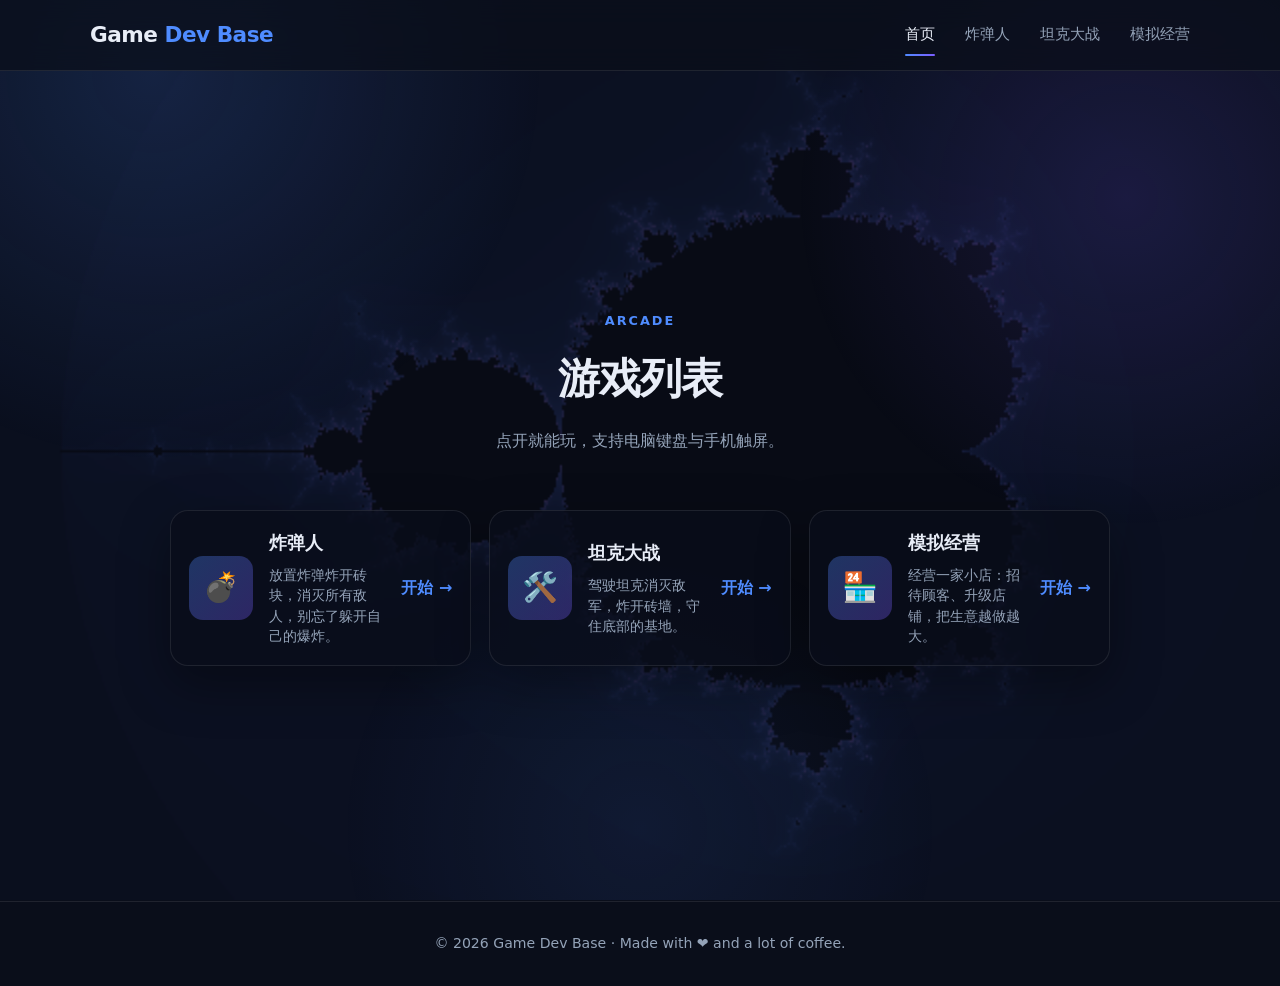
==== commit fdef183d: "Replace Snake and Breakout with Tank Battle and management sim" ====
--- a/index.html
+++ b/index.html
@@ -4,7 +4,7 @@
   <meta charset="UTF-8" />
   <meta name="viewport" content="width=device-width, initial-scale=1.0" />
   <title>游戏列表 · Game Dev Base</title>
-  <meta name="description" content="炸弹人、贪吃蛇、打砖块 —— 几个可以直接在浏览器里玩的小游戏。" />
+  <meta name="description" content="炸弹人、坦克大战、模拟经营 —— 几个可以直接在浏览器里玩的小游戏。" />
   <meta name="theme-color" content="#0a0e1a" />
   <meta property="og:title" content="游戏列表 · Game Dev Base" />
   <meta property="og:description" content="几个可以直接在浏览器里玩的小游戏。" />
@@ -24,8 +24,8 @@
         <div class="nav-links" id="navLinks">
           <a href="index.html">首页</a>
           <a href="bomber.html">炸弹人</a>
-          <a href="snake.html">贪吃蛇</a>
-          <a href="breakout.html">打砖块</a>
+          <a href="tank.html">坦克大战</a>
+          <a href="sim.html">模拟经营</a>
         </div>
       </nav>
     </div>
@@ -48,19 +48,19 @@
             </div>
             <span class="game-play">开始 →</span>
           </a>
-          <a class="game-card reveal" href="snake.html">
-            <div class="game-cover">🐍</div>
+          <a class="game-card reveal" href="tank.html">
+            <div class="game-cover">🛠️</div>
             <div>
-              <h3>贪吃蛇</h3>
-              <p>吃食物变长，别撞到墙和自己。速度会越来越快。</p>
+              <h3>坦克大战</h3>
+              <p>驾驶坦克消灭敌军，炸开砖墙，守住底部的基地。</p>
             </div>
             <span class="game-play">开始 →</span>
           </a>
-          <a class="game-card reveal" href="breakout.html">
-            <div class="game-cover">🧱</div>
+          <a class="game-card reveal" href="sim.html">
+            <div class="game-cover">🏪</div>
             <div>
-              <h3>打砖块</h3>
-              <p>移动挡板接住小球，敲碎全部砖块，闯过一关又一关。</p>
+              <h3>模拟经营</h3>
+              <p>经营一家小店：招待顾客、升级店铺，把生意越做越大。</p>
             </div>
             <span class="game-play">开始 →</span>
           </a>
--- a/style.css
+++ b/style.css
@@ -128,7 +128,7 @@
       color: var(--text); font-size: 1.2rem; line-height: 1;
     }
     .game-stage { position: relative; line-height: 0; }
-    #gameCanvas {
+    .game-stage canvas {
       width: 100%; height: auto; display: block; border-radius: 12px;
       background: #0b1020; touch-action: none; image-rendering: pixelated;
     }
@@ -156,6 +156,14 @@
     .dpad-row { grid-column: 1 / -1; display: flex; gap: 4px; justify-content: center; }
     .bomb-btn { padding: 0 18px; font-size: 0.9rem; }
     .game-help { text-align: center; color: var(--muted); font-size: 0.82rem; margin-top: 14px; }
+    .sim-upgrades { display: flex; flex-wrap: wrap; justify-content: center; gap: 8px; margin-top: 14px; }
+    .sim-upgrades button {
+      padding: 9px 13px; border: 1px solid var(--border); border-radius: 10px;
+      background: var(--surface); color: var(--text); font-size: 0.82rem; cursor: pointer;
+      transition: border-color 0.2s, background 0.2s;
+    }
+    .sim-upgrades button:hover:not(:disabled) { border-color: var(--accent); background: var(--surface-hover); }
+    .sim-upgrades button:disabled { opacity: 0.45; cursor: not-allowed; }
     @media (pointer: coarse), (max-width: 640px) { .game-touch { display: flex; } }
 
     /* 全屏模式：CSS 铺满视口（iOS 也生效），支持 Fullscreen API 的浏览器再进入原生全屏 */
@@ -176,7 +184,7 @@
       width: min(100%, calc((100vh - 170px) * 15 / 13));
       width: min(100%, calc((100dvh - 170px) * 15 / 13)); margin-inline: auto;
     }
-    .game-shell.fs #gameCanvas { border-radius: 8px; }
+    .game-shell.fs .game-stage canvas { border-radius: 8px; }
     .game-shell.fs .game-touch {
       display: flex; width: 100%; max-width: 560px; margin: 0;
     }
@@ -184,11 +192,11 @@
       .game-shell.fs .game-stage { width: min(100%, calc((100dvh - 120px) * 15 / 13)); }
       .dpad button, .bomb-btn { height: 38px; }
     }
-    #snake .game-shell.fs .game-stage {
+    #tank .game-shell.fs .game-stage {
       width: min(100%, calc((100vh - 170px) * 1));
       width: min(100%, calc((100dvh - 170px) * 1));
     }
-    #breakout .game-shell.fs .game-stage {
+    #sim .game-shell.fs .game-stage {
       width: min(100%, calc((100vh - 170px) * 1.2));
       width: min(100%, calc((100dvh - 170px) * 1.2));
     }
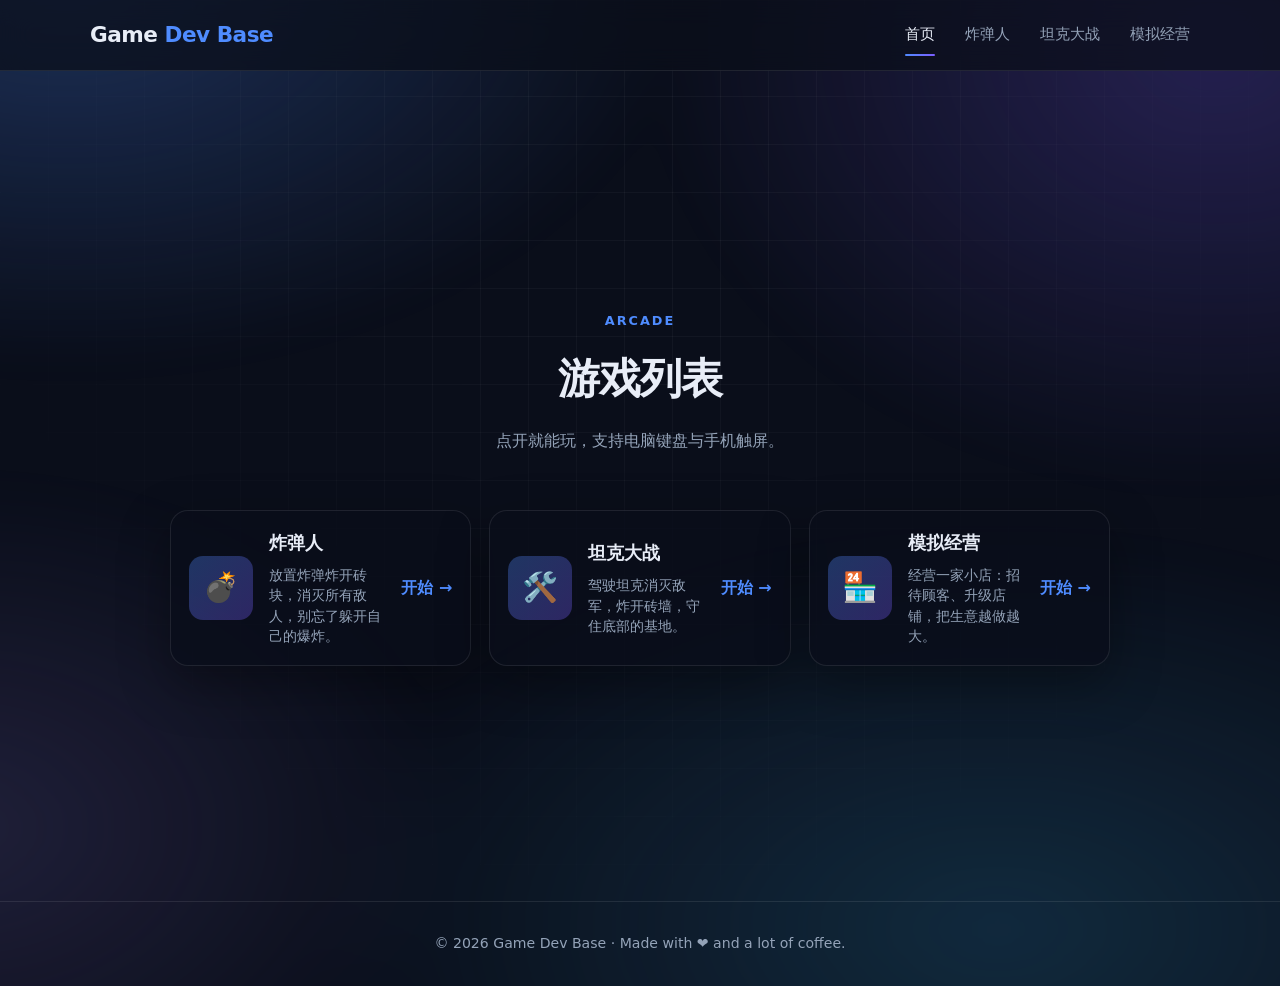
==== commit 1f28b874: "Replace fractal backdrop with animated aurora gradient background" ====
--- a/index.html
+++ b/index.html
@@ -1,4 +1,4 @@
-<!DOCTYPE html>
+﻿<!DOCTYPE html>
 <html lang="zh-CN">
 <head>
   <meta charset="UTF-8" />
@@ -13,7 +13,6 @@
   <link rel="stylesheet" href="style.css" />
 </head>
 <body>
-  <canvas id="bgFractal" aria-hidden="true"></canvas>
   <div id="progress" aria-hidden="true"></div>
 
   <header>
--- a/style.css
+++ b/style.css
@@ -26,26 +26,38 @@
       -webkit-font-smoothing: antialiased;
       overflow-x: hidden;
     }
-    /* 背景光晕 */
+    /* 背景：缓慢流动的极光渐变 + 淡网格纹理，全部由 CSS 绘制 */
     body::before {
       content: "";
       position: fixed;
-      inset: 0;
-      z-index: -1;
+      inset: -20%;
+      z-index: -2;
       background:
-        radial-gradient(650px circle at 12% 8%, rgba(79, 140, 255, 0.16), transparent 60%),
-        radial-gradient(550px circle at 88% 22%, rgba(124, 92, 255, 0.14), transparent 60%),
-        radial-gradient(500px circle at 50% 92%, rgba(79, 140, 255, 0.08), transparent 60%);
+        radial-gradient(50% 45% at 18% 12%, rgba(79, 140, 255, 0.28), transparent 70%),
+        radial-gradient(45% 50% at 82% 18%, rgba(124, 92, 255, 0.24), transparent 70%),
+        radial-gradient(55% 45% at 70% 88%, rgba(56, 189, 248, 0.16), transparent 70%),
+        radial-gradient(40% 40% at 12% 80%, rgba(167, 139, 250, 0.14), transparent 70%);
+      filter: blur(20px);
+      animation: aurora 22s ease-in-out infinite alternate;
       pointer-events: none;
     }
-    /* 分形底板：全屏固定在最下层，上面盖暗色遮罩保证文字可读 */
-    #bgFractal {
-      position: fixed; inset: 0; width: 100%; height: 100%;
-      z-index: -3; opacity: 0.5; pointer-events: none;
-    }
     body::after {
-      content: ""; position: fixed; inset: 0; z-index: -2;
-      background: rgba(10, 14, 26, 0.62); pointer-events: none;
+      content: "";
+      position: fixed; inset: 0; z-index: -1;
+      background-image:
+        linear-gradient(rgba(255, 255, 255, 0.035) 1px, transparent 1px),
+        linear-gradient(90deg, rgba(255, 255, 255, 0.035) 1px, transparent 1px);
+      background-size: 48px 48px;
+      -webkit-mask-image: radial-gradient(ellipse at 50% 25%, #000 15%, transparent 80%);
+      mask-image: radial-gradient(ellipse at 50% 25%, #000 15%, transparent 80%);
+      pointer-events: none;
+    }
+    @keyframes aurora {
+      from { transform: translate3d(-2%, -1%, 0) scale(1); opacity: 0.85; }
+      to { transform: translate3d(3%, 2%, 0) scale(1.12); opacity: 1; }
+    }
+    @media (prefers-reduced-motion: reduce) {
+      body::before { animation: none; }
     }
     a { color: inherit; text-decoration: none; }
     img { max-width: 100%; display: block; }
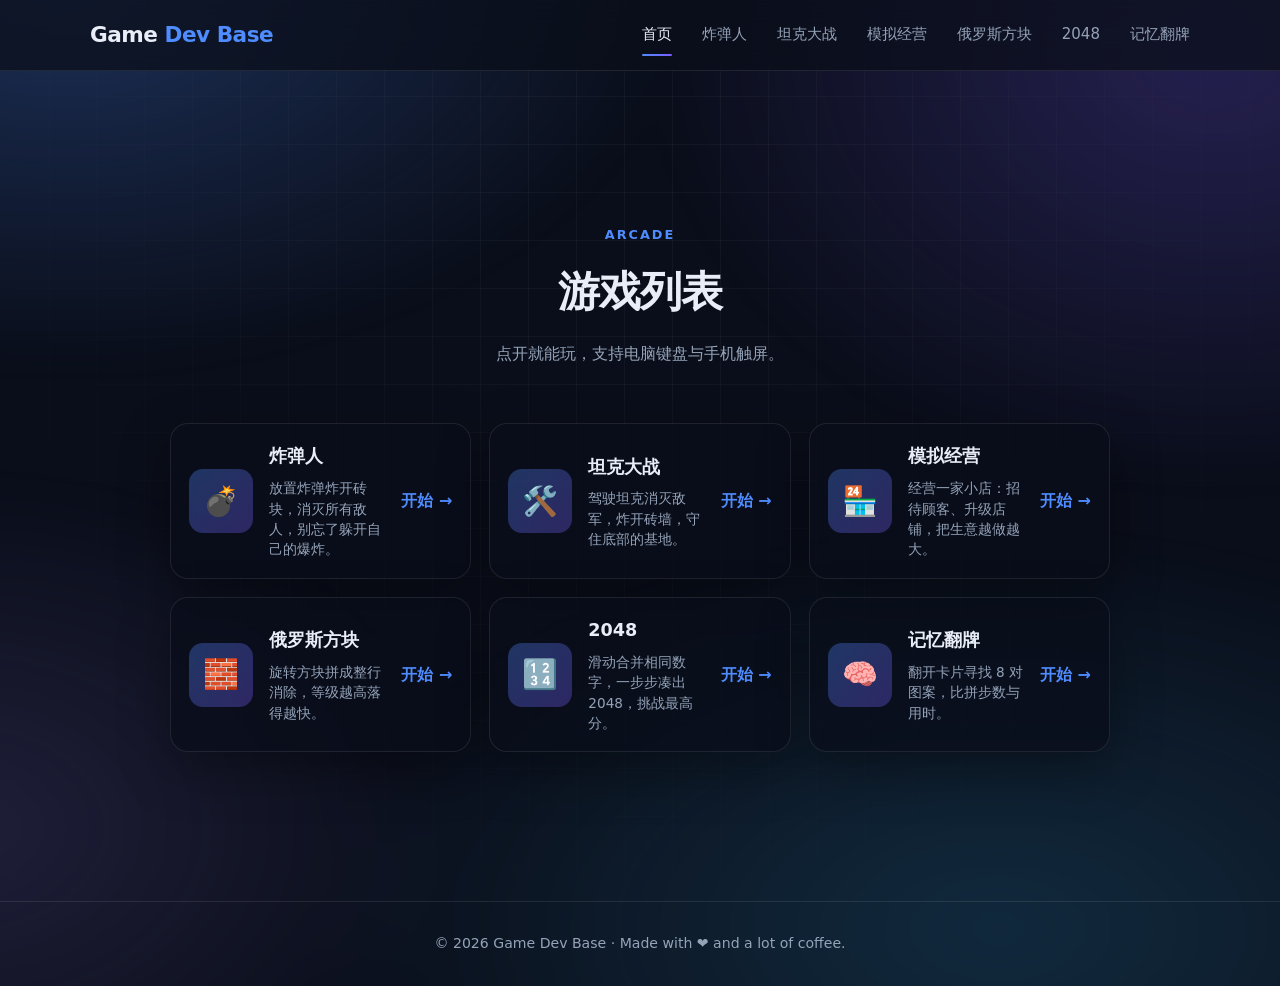
==== commit c3af31d1: "Add Tetris, 2048 and memory matching games" ====
--- a/index.html
+++ b/index.html
@@ -1,4 +1,4 @@
-﻿<!DOCTYPE html>
+<!DOCTYPE html>
 <html lang="zh-CN">
 <head>
   <meta charset="UTF-8" />
@@ -25,6 +25,9 @@
           <a href="bomber.html">炸弹人</a>
           <a href="tank.html">坦克大战</a>
           <a href="sim.html">模拟经营</a>
+          <a href="tetris.html">俄罗斯方块</a>
+          <a href="g2048.html">2048</a>
+          <a href="memory.html">记忆翻牌</a>
         </div>
       </nav>
     </div>
@@ -63,6 +66,30 @@
             </div>
             <span class="game-play">开始 →</span>
           </a>
+          <a class="game-card reveal" href="tetris.html">
+            <div class="game-cover">🧱</div>
+            <div>
+              <h3>俄罗斯方块</h3>
+              <p>旋转方块拼成整行消除，等级越高落得越快。</p>
+            </div>
+            <span class="game-play">开始 →</span>
+          </a>
+          <a class="game-card reveal" href="g2048.html">
+            <div class="game-cover">🔢</div>
+            <div>
+              <h3>2048</h3>
+              <p>滑动合并相同数字，一步步凑出 2048，挑战最高分。</p>
+            </div>
+            <span class="game-play">开始 →</span>
+          </a>
+          <a class="game-card reveal" href="memory.html">
+            <div class="game-cover">🧠</div>
+            <div>
+              <h3>记忆翻牌</h3>
+              <p>翻开卡片寻找 8 对图案，比拼步数与用时。</p>
+            </div>
+            <span class="game-play">开始 →</span>
+          </a>
         </div>
       </div>
     </section>
--- a/style.css
+++ b/style.css
@@ -176,6 +176,45 @@
     }
     .sim-upgrades button:hover:not(:disabled) { border-color: var(--accent); background: var(--surface-hover); }
     .sim-upgrades button:disabled { opacity: 0.45; cursor: not-allowed; }
+    .game-hud button {
+      padding: 3px 12px; border-radius: 999px; cursor: pointer;
+      border: 1px solid var(--border); background: var(--surface);
+      color: var(--text); font-size: 0.8rem;
+    }
+    .game-hud .game-fs-btn { border-color: var(--accent); background: rgba(79, 140, 255, 0.14); }
+    .next-label { display: inline-flex; align-items: center; gap: 6px; }
+    #tetrisNext { width: 80px; height: 48px; border-radius: 6px; background: #0b1020; }
+    .board2048, .memory-grid {
+      width: min(100%, 440px); aspect-ratio: 1; margin-inline: auto;
+      display: grid; grid-template-columns: repeat(4, 1fr); grid-template-rows: repeat(4, 1fr);
+      gap: 8px; padding: 8px; border-radius: 14px; line-height: 1.5; touch-action: none;
+    }
+    .board2048 { background: #111a2e; }
+    .cell2048 {
+      display: grid; place-items: center; border-radius: 8px;
+      background: rgba(255, 255, 255, 0.05); font-weight: 800;
+      font-size: clamp(1.1rem, 5vw, 2rem); color: #0b1020;
+    }
+    .cell2048.has.v2 { background: #e2e8f0; }
+    .cell2048.has.v4 { background: #cbd5e1; }
+    .cell2048.has.v8 { background: #fbbf24; }
+    .cell2048.has.v16 { background: #fb923c; }
+    .cell2048.has.v32 { background: #f87171; }
+    .cell2048.has.v64 { background: #ef4444; color: #fff; }
+    .cell2048.has.v128 { background: #a78bfa; color: #fff; }
+    .cell2048.has.v256 { background: #8b5cf6; color: #fff; }
+    .cell2048.has.v512 { background: #4f8cff; color: #fff; }
+    .cell2048.has.v1024 { background: #22d3ee; }
+    .cell2048.has.v2048, .cell2048.has.vsuper { background: #4ade80; }
+    .mem-card {
+      aspect-ratio: 1; border: 1px solid var(--border); border-radius: 12px;
+      background: var(--surface); color: var(--text); font-size: clamp(1.4rem, 6vw, 2.2rem);
+      cursor: pointer; display: grid; place-items: center; line-height: 1;
+      transition: background 0.2s, transform 0.2s;
+    }
+    .mem-card:hover { border-color: var(--accent); }
+    .mem-card.flipped { background: rgba(79, 140, 255, 0.2); transform: scale(1.03); }
+    .mem-card.matched { background: rgba(74, 222, 128, 0.16); opacity: 0.75; }
     @media (pointer: coarse), (max-width: 640px) { .game-touch { display: flex; } }
 
     /* 全屏模式：CSS 铺满视口（iOS 也生效），支持 Fullscreen API 的浏览器再进入原生全屏 */
@@ -212,6 +251,14 @@
       width: min(100%, calc((100vh - 170px) * 1.2));
       width: min(100%, calc((100dvh - 170px) * 1.2));
     }
+    #tetris .game-shell.fs .game-stage {
+      width: min(100%, calc((100vh - 170px) * 0.5));
+      width: min(100%, calc((100dvh - 170px) * 0.5));
+    }
+    #g2048 .game-shell.fs .game-stage, #memory .game-shell.fs .game-stage {
+      width: min(100%, calc((100vh - 170px) * 1));
+      width: min(100%, calc((100dvh - 170px) * 1));
+    }
 
     /* ============ 游戏列表首页 ============ */
     .home { min-height: calc(100vh - 70px); display: flex; align-items: center; padding: 60px 0; }
@@ -400,6 +447,7 @@
 
     /* ============ 响应式 ============ */
     @media (max-width: 900px) {
+      .nav-links { gap: 14px; }
       .hero-grid { grid-template-columns: 1fr; text-align: center; justify-items: center; }
       .hero-desc { margin-inline: auto; }
       .hero-buttons, .socials { justify-content: center; }
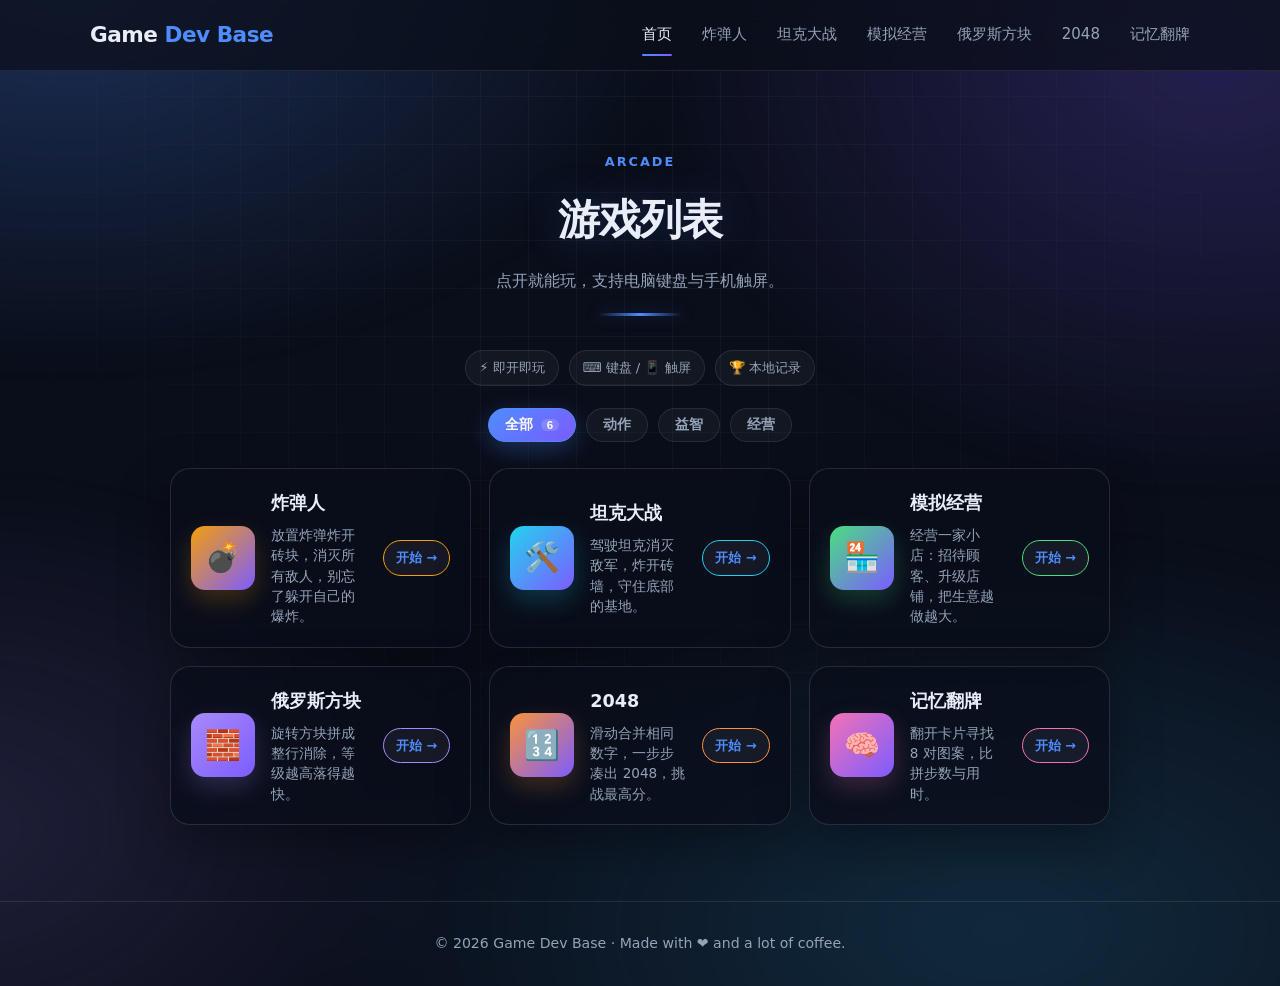
==== commit 4957ccf6: "Improve game browsing with filters, recent game and play tips" ====
--- a/index.html
+++ b/index.html
@@ -4,7 +4,7 @@
   <meta charset="UTF-8" />
   <meta name="viewport" content="width=device-width, initial-scale=1.0" />
   <title>游戏列表 · Game Dev Base</title>
-  <meta name="description" content="炸弹人、坦克大战、模拟经营 —— 几个可以直接在浏览器里玩的小游戏。" />
+  <meta name="description" content="炸弹人、坦克大战、模拟经营、俄罗斯方块、2048、记忆翻牌 —— 六款可以直接在浏览器里玩的小游戏。" />
   <meta name="theme-color" content="#0a0e1a" />
   <meta property="og:title" content="游戏列表 · Game Dev Base" />
   <meta property="og:description" content="几个可以直接在浏览器里玩的小游戏。" />
@@ -41,8 +41,23 @@
           <h2>游戏列表</h2>
           <p class="section-sub">点开就能玩，支持电脑键盘与手机触屏。</p>
         </div>
+
+        <div class="home-highlights reveal" aria-label="站点特色">
+          <span>⚡ 即开即玩</span>
+          <span>⌨️ 键盘 / 📱 触屏</span>
+          <span>🏆 本地记录</span>
+          <a id="resumeLink" class="resume-link" href="#" hidden>继续上次 →</a>
+        </div>
+
+        <div class="game-filters reveal" role="group" aria-label="按类型筛选游戏">
+          <button type="button" class="active" data-filter="all" aria-pressed="true">全部 <small id="gameCount">6</small></button>
+          <button type="button" data-filter="action" aria-pressed="false">动作</button>
+          <button type="button" data-filter="puzzle" aria-pressed="false">益智</button>
+          <button type="button" data-filter="biz" aria-pressed="false">经营</button>
+        </div>
+
         <div class="game-list">
-          <a class="game-card reveal" href="bomber.html">
+          <a class="game-card reveal" href="bomber.html" data-category="action">
             <div class="game-cover">💣</div>
             <div>
               <h3>炸弹人</h3>
@@ -50,7 +65,7 @@
             </div>
             <span class="game-play">开始 →</span>
           </a>
-          <a class="game-card reveal" href="tank.html">
+          <a class="game-card reveal" href="tank.html" data-category="action">
             <div class="game-cover">🛠️</div>
             <div>
               <h3>坦克大战</h3>
@@ -58,7 +73,7 @@
             </div>
             <span class="game-play">开始 →</span>
           </a>
-          <a class="game-card reveal" href="sim.html">
+          <a class="game-card reveal" href="sim.html" data-category="biz">
             <div class="game-cover">🏪</div>
             <div>
               <h3>模拟经营</h3>
@@ -66,7 +81,7 @@
             </div>
             <span class="game-play">开始 →</span>
           </a>
-          <a class="game-card reveal" href="tetris.html">
+          <a class="game-card reveal" href="tetris.html" data-category="puzzle">
             <div class="game-cover">🧱</div>
             <div>
               <h3>俄罗斯方块</h3>
@@ -74,7 +89,7 @@
             </div>
             <span class="game-play">开始 →</span>
           </a>
-          <a class="game-card reveal" href="g2048.html">
+          <a class="game-card reveal" href="g2048.html" data-category="puzzle">
             <div class="game-cover">🔢</div>
             <div>
               <h3>2048</h3>
@@ -82,7 +97,7 @@
             </div>
             <span class="game-play">开始 →</span>
           </a>
-          <a class="game-card reveal" href="memory.html">
+          <a class="game-card reveal" href="memory.html" data-category="puzzle">
             <div class="game-cover">🧠</div>
             <div>
               <h3>记忆翻牌</h3>
--- a/style.css
+++ b/style.css
@@ -475,3 +475,331 @@
       *, *::before, *::after { animation-duration: 0.01ms !important; transition-duration: 0.01ms !important; }
       .reveal { opacity: 1; transform: none; }
     }
+
+    /* ============ 游戏视觉增强：每款游戏独立主题色 + 玻璃质感 ============ */
+    section { --game-accent: var(--accent); --game-glow: rgba(79, 140, 255, 0.26); }
+    #game { --game-accent: #f59e0b; --game-glow: rgba(245, 158, 11, 0.26); }
+    #tank { --game-accent: #22d3ee; --game-glow: rgba(34, 211, 238, 0.26); }
+    #sim { --game-accent: #4ade80; --game-glow: rgba(74, 222, 128, 0.26); }
+    #tetris { --game-accent: #a78bfa; --game-glow: rgba(167, 139, 250, 0.26); }
+    #g2048 { --game-accent: #fb923c; --game-glow: rgba(251, 146, 60, 0.26); }
+    #memory { --game-accent: #f472b6; --game-glow: rgba(244, 114, 182, 0.26); }
+
+    #game .eyebrow::before { content: "💣 "; }
+    #tank .eyebrow::before { content: "🚜 "; }
+    #sim .eyebrow::before { content: "🏪 "; }
+    #tetris .eyebrow::before { content: "🧱 "; }
+    #g2048 .eyebrow::before { content: "🔢 "; }
+    #memory .eyebrow::before { content: "🧠 "; }
+
+    .eyebrow { color: var(--game-accent); }
+    .section-head h2 { text-shadow: 0 0 42px var(--game-glow); }
+    .section-head::after {
+      content: ""; display: block; width: 84px; height: 3px; margin: 18px auto 0;
+      border-radius: 3px; background: linear-gradient(90deg, transparent, var(--game-accent), transparent);
+      box-shadow: 0 0 16px var(--game-glow);
+    }
+
+    /* 游戏主机外壳 */
+    .game-shell {
+      border: 1px solid rgba(255, 255, 255, 0.12);
+      border-radius: 24px;
+      background:
+        linear-gradient(90deg, transparent 8%, var(--game-accent) 50%, transparent 92%) top / 100% 2px no-repeat,
+        radial-gradient(120% 90% at 50% -12%, var(--game-glow), transparent 62%),
+        linear-gradient(180deg, rgba(18, 25, 43, 0.96), rgba(7, 10, 20, 0.97));
+      box-shadow:
+        0 26px 70px rgba(0, 0, 0, 0.52),
+        inset 0 1px 0 rgba(255, 255, 255, 0.06),
+        0 0 55px var(--game-glow);
+    }
+
+    /* HUD 信息条 */
+    .game-hud {
+      padding: 10px 14px; border-radius: 14px;
+      border: 1px solid rgba(255, 255, 255, 0.07);
+      background: rgba(255, 255, 255, 0.035);
+      box-shadow: inset 0 1px 0 rgba(255, 255, 255, 0.05);
+    }
+    .game-hud > span {
+      display: inline-flex; align-items: center; gap: 6px;
+      padding: 5px 10px; border-radius: 10px;
+      border: 1px solid rgba(255, 255, 255, 0.05);
+      background: rgba(6, 10, 20, 0.55); font-size: 0.78rem;
+    }
+    .game-hud b {
+      color: var(--game-accent); font-weight: 800;
+      font-variant-numeric: tabular-nums; text-shadow: 0 0 14px var(--game-glow);
+    }
+    .game-hud button {
+      padding: 6px 13px; border-radius: 999px; font-weight: 600;
+      border: 1px solid rgba(255, 255, 255, 0.14);
+      background: rgba(255, 255, 255, 0.07);
+      transition: background 0.2s, border-color 0.2s, transform 0.2s;
+    }
+    .game-hud button:hover { background: rgba(255, 255, 255, 0.13); transform: translateY(-1px); }
+    .game-hud .game-fs-btn {
+      border-color: var(--game-accent); color: var(--game-accent);
+      background: var(--game-glow); box-shadow: 0 0 22px var(--game-glow);
+    }
+
+    /* 游戏画面外框 */
+    .game-stage {
+      padding: 4px; border-radius: 16px;
+      background: linear-gradient(135deg, rgba(255, 255, 255, 0.12), rgba(255, 255, 255, 0.02));
+      box-shadow: 0 0 0 1px var(--game-glow), 0 18px 50px rgba(0, 0, 0, 0.45);
+    }
+    .game-stage canvas { border-radius: 12px; box-shadow: inset 0 0 45px rgba(0, 0, 0, 0.55); }
+
+    /* 开始 / 结算遮罩 */
+    .game-overlay {
+      border: 1px solid rgba(255, 255, 255, 0.09); border-radius: 12px;
+      background:
+        radial-gradient(circle at 50% 38%, var(--game-glow), transparent 62%),
+        rgba(5, 8, 16, 0.9);
+      backdrop-filter: blur(10px); -webkit-backdrop-filter: blur(10px);
+    }
+    .game-overlay.show { animation: overlayIn 0.3s ease-out both; }
+    @keyframes overlayIn { from { opacity: 0; transform: scale(0.97); } }
+    .game-overlay strong {
+      font-size: clamp(1.6rem, 4vw, 2.15rem);
+      letter-spacing: -0.5px;
+      background: linear-gradient(120deg, var(--game-accent), #ffffff);
+      -webkit-background-clip: text; background-clip: text; color: transparent;
+    }
+    .game-overlay span { max-width: 34em; }
+    .game-overlay .btn-primary {
+      border: 1px solid rgba(255, 255, 255, 0.2);
+      background: linear-gradient(135deg, var(--game-accent), #7c5cff);
+      box-shadow: 0 14px 34px var(--game-glow);
+    }
+
+    /* 触屏按钮 */
+    .game-touch {
+      padding-top: 16px; border-top: 1px dashed rgba(255, 255, 255, 0.1);
+    }
+    .dpad button, .bomb-btn {
+      border: 1px solid rgba(255, 255, 255, 0.14); border-radius: 12px;
+      background: linear-gradient(180deg, rgba(255, 255, 255, 0.11), rgba(255, 255, 255, 0.03));
+      box-shadow: 0 4px 0 rgba(0, 0, 0, 0.35), inset 0 1px 0 rgba(255, 255, 255, 0.12);
+      transition: transform 0.1s, box-shadow 0.1s, border-color 0.2s, background 0.2s;
+    }
+    .dpad button:active, .bomb-btn:active {
+      transform: translateY(2px); box-shadow: 0 2px 0 rgba(0, 0, 0, 0.35);
+      border-color: var(--game-accent); background: var(--game-glow);
+    }
+    .bomb-btn {
+      border-color: transparent; color: #fff; font-weight: 800;
+      background: linear-gradient(135deg, var(--game-accent), #7c5cff);
+      box-shadow: 0 6px 20px var(--game-glow);
+    }
+    .sim-upgrades button {
+      border-color: rgba(255, 255, 255, 0.14);
+      background: linear-gradient(180deg, rgba(255, 255, 255, 0.09), rgba(255, 255, 255, 0.02));
+      box-shadow: 0 3px 0 rgba(0, 0, 0, 0.3);
+    }
+    .sim-upgrades button:hover:not(:disabled) {
+      border-color: var(--game-accent); background: var(--game-glow);
+    }
+
+    /* 2048 棋盘 */
+    .board2048 {
+      padding: 10px; gap: 10px; border-radius: 18px;
+      border: 1px solid rgba(255, 255, 255, 0.1);
+      background: linear-gradient(145deg, #16233d, #0a1120);
+      box-shadow: 0 0 0 1px var(--game-glow), inset 0 0 45px rgba(0, 0, 0, 0.45), 0 18px 50px rgba(0, 0, 0, 0.42);
+    }
+    .cell2048 {
+      border-radius: 10px; font-size: clamp(1.15rem, 5.5vw, 2.05rem);
+      background: rgba(255, 255, 255, 0.045);
+      box-shadow: inset 0 2px 8px rgba(0, 0, 0, 0.28);
+    }
+    .cell2048.has {
+      box-shadow: 0 7px 18px rgba(0, 0, 0, 0.3), inset 0 1px 0 rgba(255, 255, 255, 0.35);
+      text-shadow: 0 1px 2px rgba(0, 0, 0, 0.18);
+    }
+    .cell2048.has.v2 { background: linear-gradient(145deg, #f8fafc, #e2e8f0); }
+    .cell2048.has.v4 { background: linear-gradient(145deg, #e2e8f0, #cbd5e1); }
+    .cell2048.has.v8 { background: linear-gradient(145deg, #fde68a, #fbbf24); }
+    .cell2048.has.v16 { background: linear-gradient(145deg, #fdba74, #fb923c); }
+    .cell2048.has.v32 { background: linear-gradient(145deg, #fca5a5, #f87171); }
+    .cell2048.has.v64 { background: linear-gradient(145deg, #f87171, #dc2626); }
+    .cell2048.has.v128 { background: linear-gradient(145deg, #c4b5fd, #a78bfa); }
+    .cell2048.has.v256 { background: linear-gradient(145deg, #a78bfa, #7c3aed); }
+    .cell2048.has.v512 { background: linear-gradient(145deg, #60a5fa, #3b82f6); }
+    .cell2048.has.v1024 { background: linear-gradient(145deg, #67e8f9, #06b6d4); }
+    .cell2048.has.v2048, .cell2048.has.vsuper { background: linear-gradient(145deg, #86efac, #22c55e); }
+
+    /* 记忆翻牌 */
+    .memory-grid {
+      padding: 10px; gap: 10px; border-radius: 18px;
+      border: 1px solid rgba(255, 255, 255, 0.1);
+      background: linear-gradient(145deg, rgba(244, 114, 182, 0.13), rgba(124, 92, 255, 0.11));
+      box-shadow: 0 0 0 1px var(--game-glow), inset 0 0 45px rgba(0, 0, 0, 0.35), 0 18px 50px rgba(0, 0, 0, 0.42);
+    }
+    .mem-card { position: relative; font-weight: 800; }
+    .mem-card:not(.flipped) {
+      color: var(--game-accent);
+      background:
+        radial-gradient(circle at 30% 24%, rgba(255, 255, 255, 0.14), transparent 45%),
+        linear-gradient(145deg, rgba(255, 255, 255, 0.11), rgba(255, 255, 255, 0.025));
+    }
+    .mem-card:not(.flipped)::before {
+      content: ""; position: absolute; inset: 7px; pointer-events: none;
+      border: 1px dashed rgba(255, 255, 255, 0.16); border-radius: 8px;
+    }
+    .mem-card.flipped {
+      color: #fff; border-color: var(--game-accent);
+      background: linear-gradient(145deg, rgba(244, 114, 182, 0.28), rgba(124, 92, 255, 0.24));
+      box-shadow: 0 0 24px var(--game-glow), inset 0 1px 0 rgba(255, 255, 255, 0.14);
+    }
+    .mem-card.matched {
+      color: #fff; border-color: #4ade80;
+      background: linear-gradient(145deg, rgba(74, 222, 128, 0.3), rgba(34, 197, 94, 0.18));
+      box-shadow: 0 0 22px rgba(74, 222, 128, 0.22);
+    }
+
+    /* 首页游戏卡片 */
+    .game-card {
+      --card-accent: var(--accent); --card-glow: rgba(79, 140, 255, 0.2);
+      position: relative; overflow: hidden; padding: 20px; border-radius: 20px;
+      border-color: rgba(255, 255, 255, 0.12);
+    }
+    .game-card:nth-child(1) { --card-accent: #f59e0b; --card-glow: rgba(245, 158, 11, 0.22); }
+    .game-card:nth-child(2) { --card-accent: #22d3ee; --card-glow: rgba(34, 211, 238, 0.22); }
+    .game-card:nth-child(3) { --card-accent: #4ade80; --card-glow: rgba(74, 222, 128, 0.22); }
+    .game-card:nth-child(4) { --card-accent: #a78bfa; --card-glow: rgba(167, 139, 250, 0.22); }
+    .game-card:nth-child(5) { --card-accent: #fb923c; --card-glow: rgba(251, 146, 60, 0.22); }
+    .game-card:nth-child(6) { --card-accent: #f472b6; --card-glow: rgba(244, 114, 182, 0.22); }
+    .game-card::before {
+      content: ""; position: absolute; inset: 0; pointer-events: none;
+      background: radial-gradient(280px circle at 0% 0%, var(--card-glow), transparent 72%);
+      opacity: 0; transition: opacity 0.25s;
+    }
+    .game-card:hover::before { opacity: 1; }
+    .game-card:hover {
+      border-color: var(--card-accent); transform: translateY(-6px);
+      box-shadow: 0 22px 48px rgba(0, 0, 0, 0.45), 0 0 32px var(--card-glow);
+    }
+    .game-cover {
+      position: relative; overflow: hidden;
+      background: linear-gradient(135deg, var(--card-accent), #7c5cff);
+      box-shadow: 0 10px 24px var(--card-glow);
+    }
+    .game-cover::after {
+      content: ""; position: absolute; inset: 0;
+      background: linear-gradient(120deg, transparent 30%, rgba(255, 255, 255, 0.38) 50%, transparent 70%);
+      transform: translateX(-120%);
+    }
+    .game-card:hover .game-cover::after { animation: coverShine 0.85s ease-out; }
+    @keyframes coverShine { to { transform: translateX(120%); } }
+    .game-card h3, .game-card p, .game-play { position: relative; }
+    .game-play {
+      padding: 6px 12px; border-radius: 999px; font-size: 0.8rem;
+      border: 1px solid var(--card-accent); background: rgba(255, 255, 255, 0.05);
+      transition: transform 0.2s, background 0.2s;
+    }
+    .game-card:hover .game-play { transform: translateX(4px); background: var(--card-glow); }
+
+    /* 全屏时延续主题光晕 */
+    .game-shell.fs {
+      background:
+        radial-gradient(70% 58% at 50% 0%, var(--game-glow), transparent 65%),
+        radial-gradient(60% 50% at 50% 100%, rgba(124, 92, 255, 0.14), transparent 70%),
+        #05080f;
+    }
+    .game-shell.fs .game-stage { box-shadow: 0 0 0 1px var(--game-glow), 0 24px 70px rgba(0, 0, 0, 0.6); }
+
+    /* ============ 第二轮优化：筛选、最近游玩、玩法说明、游戏切换 ============ */
+    [hidden] { display: none !important; }
+
+    .home .section-head { margin-bottom: 34px; }
+    .home-highlights {
+      display: flex; flex-wrap: wrap; justify-content: center; align-items: center;
+      gap: 10px; margin-bottom: 22px;
+    }
+    .home-highlights span, .resume-link {
+      display: inline-flex; align-items: center; gap: 6px;
+      padding: 6px 13px; border-radius: 999px; font-size: 0.82rem;
+      border: 1px solid var(--border); background: var(--surface); color: var(--muted);
+    }
+    .resume-link {
+      border-color: var(--accent); color: var(--accent);
+      background: rgba(79, 140, 255, 0.12); font-weight: 600;
+      transition: transform 0.2s, background 0.2s;
+    }
+    .resume-link:hover { transform: translateY(-2px); background: rgba(79, 140, 255, 0.24); }
+
+    .game-filters {
+      display: flex; flex-wrap: wrap; justify-content: center; gap: 10px;
+      margin-bottom: 26px;
+    }
+    .game-filters button {
+      padding: 7px 16px; border-radius: 999px; cursor: pointer;
+      border: 1px solid var(--border); background: var(--surface);
+      color: var(--muted); font-size: 0.85rem; font-weight: 600;
+      transition: color 0.2s, border-color 0.2s, background 0.2s, transform 0.2s;
+    }
+    .game-filters button:hover { color: var(--text); border-color: var(--accent); transform: translateY(-1px); }
+    .game-filters button.active {
+      color: #fff; border-color: var(--accent);
+      background: var(--gradient); box-shadow: 0 8px 24px rgba(79, 140, 255, 0.28);
+    }
+    .game-filters button small {
+      margin-left: 4px; padding: 0 6px; border-radius: 999px;
+      background: rgba(255, 255, 255, 0.16); font-size: 0.72rem;
+    }
+
+    .game-card.recent { border-color: var(--card-accent); }
+    .recent-badge {
+      position: absolute; top: 8px; right: 10px; z-index: 2;
+      padding: 2px 9px; border-radius: 999px; font-size: 0.68rem; font-weight: 700;
+      color: #0a0e1a; background: var(--card-accent);
+      box-shadow: 0 4px 14px var(--card-glow);
+    }
+
+    .crumb {
+      display: flex; align-items: center; width: max-content;
+      margin: 0 auto 18px; color: var(--muted); font-size: 0.84rem;
+      transition: color 0.2s, transform 0.2s;
+    }
+    .crumb:hover { color: var(--game-accent); transform: translateX(-3px); }
+
+    .game-extras { max-width: 640px; margin: 18px auto 0; }
+    .game-tips {
+      border: 1px solid var(--border); border-radius: 14px;
+      background: var(--surface); overflow: hidden;
+    }
+    .game-tips summary {
+      display: flex; align-items: center; justify-content: space-between;
+      padding: 12px 16px; cursor: pointer; list-style: none;
+      color: var(--game-accent); font-size: 0.88rem; font-weight: 700;
+    }
+    .game-tips summary::-webkit-details-marker { display: none; }
+    .game-tips summary::after { content: "＋"; font-size: 1.1rem; font-weight: 400; }
+    .game-tips[open] summary::after { content: "－"; }
+    .game-tips p {
+      padding: 0 16px 14px; color: var(--muted);
+      font-size: 0.85rem; line-height: 1.75;
+    }
+    .game-switcher {
+      display: grid; grid-template-columns: 1fr auto 1fr; gap: 10px;
+      align-items: center; margin-top: 14px;
+    }
+    .game-switcher a {
+      padding: 10px 14px; border-radius: 12px; text-align: center;
+      border: 1px solid var(--border); background: var(--surface);
+      color: var(--muted); font-size: 0.82rem; font-weight: 600;
+      transition: color 0.2s, border-color 0.2s, background 0.2s, transform 0.2s;
+    }
+    .game-switcher a:hover {
+      color: var(--game-accent); border-color: var(--game-accent);
+      background: var(--game-glow); transform: translateY(-2px);
+    }
+    .game-switcher .switch-all { border-radius: 999px; color: var(--text); }
+
+    @media (max-width: 640px) {
+      .game-switcher { grid-template-columns: 1fr; }
+      .game-switcher .switch-all { order: -1; }
+      .home-highlights span, .resume-link { font-size: 0.76rem; }
+    }
